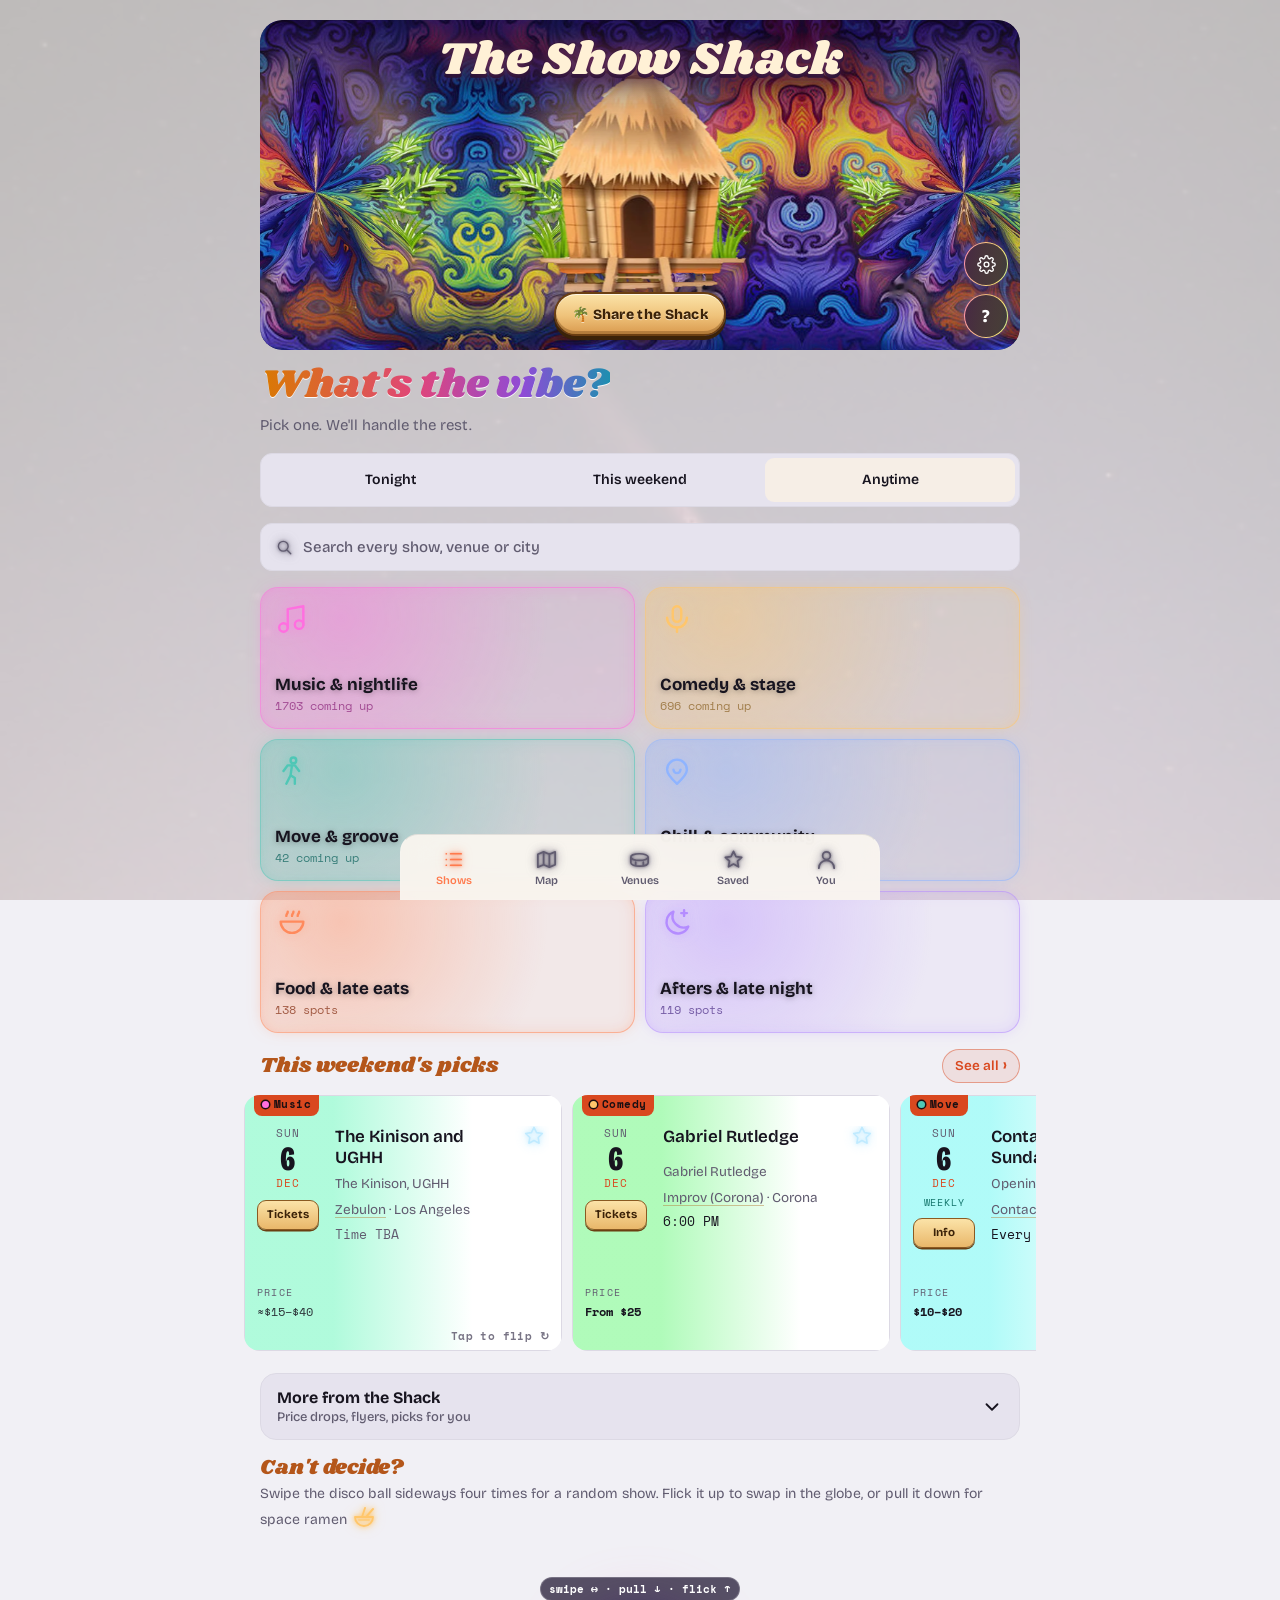
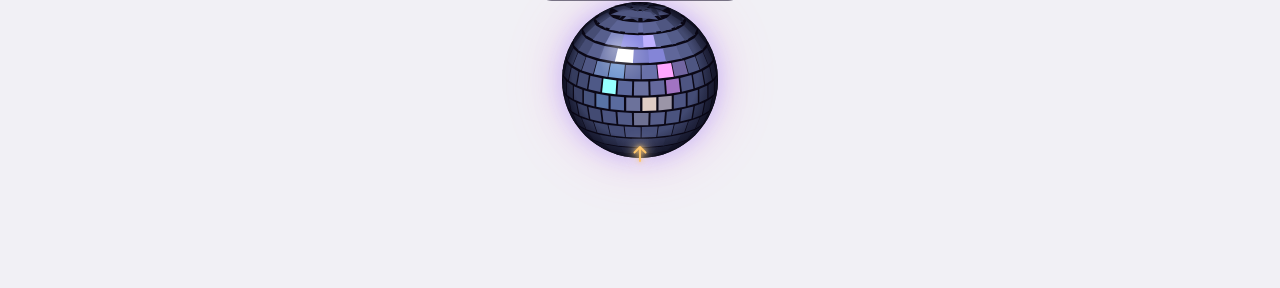
==== index.html @ 2b4c3da7 "Error reports, 'Something wrong?' on shows, Thursday weekend ping, faster first load - Error reports" ====
<!doctype html><html><head><meta charset=utf8><meta name=viewport content="width=device-width,initial-scale=1,viewport-fit=cover"><style>:root{color-scheme:light;box-sizing:border-box;padding-top:env(safe-area-inset-top,0px);padding-bottom:env(safe-area-inset-bottom,0px)}html{scroll-padding-top:env(safe-area-inset-top,0px)}body{margin:0;padding:0;font:14px -apple-system,BlinkMacSystemFont,sans-serif;background:#fff;color:#000}img{max-width:100%}[hidden]:not([hidden=until-found i]){display:none!important}</style><title>The Show Shack</title>
<link rel="stylesheet" href="app.css?v=30">
<link rel="stylesheet" href="b.css?v=58">
<link rel="stylesheet" href="night.css?v=15">
<link rel="stylesheet" href="spots.css?v=16">
<link rel="stylesheet" href="polish.css?v=12">
<script>/* start the show list now, in parallel with the styles and scripts (app.js picks it up) */window.SHACK_EV=fetch("events.json",{cache:"no-store"}).catch(()=>null);</script>
<script>window.NIGHT_BETA=true;window.NIGHT_HASH=location.hash;window.SHACK_SEARCH=location.search;window.UI_B=true;try{if(localStorage.getItem("shack-flipped"))document.documentElement.classList.add("flipped");}catch(e){}try{window.SHACK_FIRST=!Object.keys(localStorage).some(k=>/^(radar-|shack-)/.test(k));}catch(e){window.SHACK_FIRST=false;}document.documentElement.classList.add("ui-b");</script>
<link rel="manifest" href="manifest.webmanifest">
<link rel="apple-touch-icon" href="apple-touch-icon.png?v=2">
<link rel="icon" type="image/png" href="icon-192.png?v=2">
<meta name="apple-mobile-web-app-title" content="The Show Shack">
<meta name="apple-mobile-web-app-capable" content="yes">
<meta name="mobile-web-app-capable" content="yes">
<meta name="apple-mobile-web-app-status-bar-style" content="black-translucent">
<meta name="theme-color" content="#2a1b4a">
<meta name="description" content="SoCal shows, raves, comedy, open mics, ecstatic dance and more, with prices and drive times.">
<meta property="og:type" content="website">
<meta property="og:site_name" content="The Show Shack">
<meta property="og:url" content="https://lukegiannelli.github.io/showshack/">
<meta property="og:title" content="The Show Shack">
<meta property="og:description" content="Every SoCal show, rave, comedy night and open mic, with real prices and drive times. Free, no login.">
<meta property="og:image" content="https://lukegiannelli.github.io/showshack/og.jpg?v=1">
<meta property="og:image:width" content="1200">
<meta property="og:image:height" content="630">
<meta property="og:image:alt" content="The Show Shack: a thatched hut on a psychedelic swirl, with the tagline Every SoCal show, rave, comedy night and open mic">
<meta name="twitter:card" content="summary_large_image">
<meta name="twitter:title" content="The Show Shack">
<meta name="twitter:description" content="Every SoCal show, rave, comedy night and open mic, with real prices and drive times. Free, no login.">
<meta name="twitter:image" content="https://lukegiannelli.github.io/showshack/og.jpg?v=1">
</head><body>
<svg width="0" height="0" style="position:absolute" aria-hidden="true" focusable="false"><defs><symbol id="i-flame" viewBox="0 0 24 24"><path d="M12 2.5c.6 3-1.2 4.6-2.8 6.4C7.6 10.7 6 12.6 6 15.2c0 3.7 2.7 6.3 6 6.3s6-2.6 6-6.3c0-2.4-1.2-4.3-2.6-5.700-.3 1.4-1 2.3-2 2.800.5-3.700-.5-6.700-1.400-9.800Z"/><path d="M12 21.500c-1.700 0-3-1.200-3-3 0-1.700 1.300-2.500 2-3.800.7 1.200 2 1.800 2 3.800 0 1.800-.3 3-1 3Z"/></symbol><symbol id="i-car" viewBox="0 0 24 24"><path d="M3 16.5v-4l2-1 2-4.4c.3-.7.9-1.1 1.7-1.1h6.6c.8 0 1.4.4 1.7 1.1l2 4.4 2 1v4a1 1 0 0 1-1 1h-1.3M3 16.5a1 1 0 0 0 1 1h1.3M8.8 17.5h6.4M7 11.6h10M5.2 17.5a1.8 1.8 0 1 0 3.6 0 1.8 1.8 0 0 0-3.6 0M15.2 17.5a1.8 1.8 0 1 0 3.6 0 1.8 1.8 0 0 0-3.6 0"/></symbol><symbol id="i-fuel" viewBox="0 0 24 24"><path d="M5 21V4.5A1.5 1.5 0 0 1 6.5 3h6A1.5 1.5 0 0 1 14 4.5V21M4 21h11M7.5 6.5h4v3.5h-4zM14 9h2a2 2 0 0 1 2 2v5.2a1.5 1.5 0 0 0 3 0V9l-2.6-2.6"/></symbol><symbol id="i-food" viewBox="0 0 24 24"><path d="M6 3v6.5a2.5 2.5 0 0 0 5 0V3M8.5 3v18M17 21V3c-2.4 1.6-3.5 4.2-3.5 7.5H17"/></symbol><symbol id="i-drink" viewBox="0 0 24 24"><path d="M4 4h16l-8 9.5zM12 13.5V21M8 21h8M15.5 2.5L13 7.5"/></symbol><symbol id="i-home" viewBox="0 0 24 24"><path d="M3 11.5L12 3.5l9 8M5.5 10v10.5h13V10M10 20.5v-6h4v6"/></symbol><symbol id="i-money" viewBox="0 0 24 24"><path d="M12 3a9 9 0 1 0 0 18 9 9 0 0 0 0-18zM14.6 9.2c-.6-.9-1.6-1.3-2.6-1.3-1.5 0-2.6.8-2.6 2s1.2 1.7 2.6 2 2.6.8 2.6 2-1.1 2-2.6 2c-1 0-2-.4-2.6-1.3M12 6.2v1.7M12 16.1v1.7"/></symbol><symbol id="i-list" viewBox="0 0 24 24"><path d="M9 6h11M9 12h11M9 18h11M4.5 6h.01M4.5 12h.01M4.5 18h.01"/></symbol><symbol id="i-map" viewBox="0 0 24 24"><path d="M3 6.5l6-2.5 6 2.5 6-2.5v13.5l-6 2.5-6-2.5-6 2.5zM9 4v13.5M15 6.5V20"/></symbol><symbol id="i-venue" viewBox="0 0 24 24"><path d="M3 9.5c0-2 4-3.5 9-3.5s9 1.5 9 3.5v6c0 2-4 3.5-9 3.5s-9-1.5-9-3.5zM3 9.5c0 2 4 3.5 9 3.5s9-1.5 9-3.5M8 14.8v3.5M16 14.8v3.5"/></symbol><symbol id="i-dice" viewBox="0 0 24 24"><path d="M6 4h12a2 2 0 0 1 2 2v12a2 2 0 0 1-2 2H6a2 2 0 0 1-2-2V6a2 2 0 0 1 2-2zM8.5 8.5h.01M15.5 8.5h.01M12 12h.01M8.5 15.5h.01M15.5 15.5h.01"/></symbol><symbol id="i-chart" viewBox="0 0 24 24"><path d="M4 3.5V20h16.5M8 16v-4.5M12 16V7.5M16 16V10M20 16V5"/></symbol><symbol id="i-moon" viewBox="0 0 24 24"><path d="M20 14.5A8.5 8.5 0 1 1 9.5 4a7 7 0 0 0 10.5 10.5z"/></symbol><symbol id="i-sun" viewBox="0 0 24 24"><path d="M12 8a4 4 0 1 0 0 8 4 4 0 0 0 0-8zM12 2.5v2.2M12 19.3v2.2M2.5 12h2.2M19.3 12h2.2M5.3 5.3l1.6 1.6M17.1 17.1l1.6 1.6M18.7 5.3l-1.6 1.6M6.9 17.1l-1.6 1.6"/></symbol><symbol id="i-share" viewBox="0 0 24 24"><path d="M12 15V4M8 8l4-4 4 4M5 13v6.5h14V13"/></symbol><symbol id="i-mic" viewBox="0 0 24 24"><path d="M12 3a3 3 0 0 1 3 3v6a3 3 0 0 1-6 0V6a3 3 0 0 1 3-3zM6 11a6 6 0 0 0 12 0M12 17v4M9 21h6"/></symbol><symbol id="i-ticket" viewBox="0 0 24 24"><path d="M3.5 8V6.5h17V8a2.5 2.5 0 0 0 0 5v.5a2.5 2.5 0 0 0 0 4.5v1.5h-17V18a2.5 2.5 0 0 0 0-4.5V13a2.5 2.5 0 0 0 0-5zM14 6.5v2M14 11v2M14 15.5v2"/></symbol><symbol id="i-taxi" viewBox="0 0 24 24"><path d="M3 17v-4l2-1 2-4.2c.3-.7.9-1.1 1.7-1.1h6.6c.8 0 1.4.4 1.7 1.1l2 4.2 2 1v4a1 1 0 0 1-1 1h-1.3M3 17a1 1 0 0 0 1 1h1.3M8.8 18h6.4M7 12h10M10 3.2h4M5.2 18a1.8 1.8 0 1 0 3.6 0 1.8 1.8 0 0 0-3.6 0M15.2 18a1.8 1.8 0 1 0 3.6 0 1.8 1.8 0 0 0-3.6 0"/></symbol><symbol id="i-train" viewBox="0 0 24 24"><path d="M7.5 3h9A2.5 2.5 0 0 1 19 5.5v9a3.5 3.5 0 0 1-3.5 3.5h-7A3.5 3.5 0 0 1 5 14.5v-9A2.5 2.5 0 0 1 7.5 3zM5 11h14M8.5 18l-2 3M15.5 18l2 3M8.5 14.5h.01M15.5 14.5h.01"/></symbol><symbol id="i-parking" viewBox="0 0 24 24"><path d="M5 3h14a2 2 0 0 1 2 2v14a2 2 0 0 1-2 2H5a2 2 0 0 1-2-2V5a2 2 0 0 1 2-2zM9.5 17V7.5h3.8a2.8 2.8 0 0 1 0 5.6H9.5"/></symbol><symbol id="i-pin" viewBox="0 0 24 24"><path d="M9 3h6l-1 6 3 3.2v1.3H7v-1.3L10 9zM12 13.5V21"/></symbol><symbol id="i-sprout" viewBox="0 0 24 24"><path d="M12 21v-8M12 13c0-4-3-6-7-6 0 4 3 6 7 6zM12 15.5c0-3 2.5-5 6-5 0 3.5-2.5 5-6 5z"/></symbol><symbol id="i-hand" viewBox="0 0 24 24"><path d="M9 11.5V5.5a1.5 1.5 0 0 1 3 0V10M12 9.5V4.5a1.5 1.5 0 0 1 3 0V10M15 9.5V6.5a1.5 1.5 0 0 1 3 0v6c0 4.2-2.2 7.5-6.2 7.5-3 0-4.5-1.5-6-4L4 12.4a1.4 1.4 0 0 1 2.3-1.6L9 13.5"/></symbol><symbol id="i-palm" viewBox="0 0 24 24"><path d="M12.5 21c0-5.5.2-8.5 1-12M13.5 9C15.4 5.3 19 4.8 21 7c-3-.4-5.4.6-7.5 2zM13.5 9C11.6 5.3 8 4.3 4.5 6.2c3 .2 6 1.5 9 2.8zM13.5 9c-2.6.9-4 3.8-3.6 6.6M13.5 9c2.4 1.8 3.8 4.6 3.2 7.2"/></symbol><symbol id="i-bell" viewBox="0 0 24 24"><path d="M6 16.5V11a6 6 0 0 1 12 0v5.5l1.5 2h-15zM10 20.5a2 2 0 0 0 4 0"/></symbol><symbol id="i-cal" viewBox="0 0 24 24"><path d="M4 6h16v14H4zM4 10.5h16M8 3.5v4M16 3.5v4"/></symbol><symbol id="i-search" viewBox="0 0 24 24"><path d="M11 4.5a6.5 6.5 0 1 0 0 13 6.5 6.5 0 0 0 0-13zM16 16l5 5"/></symbol><symbol id="i-cloud" viewBox="0 0 24 24"><path d="M7 18a4 4 0 0 1-.5-8 5.5 5.5 0 0 1 10.6 1.2A3.4 3.4 0 0 1 17 18z"/></symbol><symbol id="i-partly" viewBox="0 0 24 24"><path d="M8.5 3v1.4M3 8.8h1.4M4.6 4.9l1 1M12.4 4.9l-1 1M5.3 12.6a3.6 3.6 0 1 1 6.4-2.9M9.8 21a3.6 3.6 0 0 1-.3-7.2 5 5 0 0 1 9.4 1.1A3.1 3.1 0 0 1 18.5 21z"/></symbol><symbol id="i-fog" viewBox="0 0 24 24"><path d="M7 14a4 4 0 0 1-.5-7.5 5.5 5.5 0 0 1 10.6 1A3.3 3.3 0 0 1 17 14zM5 17.5h14M8 21h8"/></symbol><symbol id="i-rain" viewBox="0 0 24 24"><path d="M7 15a4 4 0 0 1-.5-8 5.5 5.5 0 0 1 10.6 1.2A3.4 3.4 0 0 1 17 15zM8.5 18l-1 2.5M12.5 18l-1 2.5M16.5 18l-1 2.5"/></symbol><symbol id="i-snow" viewBox="0 0 24 24"><path d="M7 15a4 4 0 0 1-.5-8 5.5 5.5 0 0 1 10.6 1.2A3.4 3.4 0 0 1 17 15zM8.5 18.5h.01M12 20.5h.01M15.5 18.5h.01M8.5 21.5h.01M15.5 21.5h.01"/></symbol><symbol id="i-storm" viewBox="0 0 24 24"><path d="M7 15a4 4 0 0 1-.5-8 5.5 5.5 0 0 1 10.6 1.2A3.4 3.4 0 0 1 17 15zM12.8 12.5l-2.6 4h3l-2 4.5"/></symbol></defs></svg>
<script>const ni=(n,x)=>'<svg class="ni ni-'+n+(x||"")+'" viewBox="0 0 24 24" aria-hidden="true"><use href="#i-'+n+'"/></svg>';</script>


<meta name="claude:viewport-fit-sides" content="cover">
<link rel="preconnect" href="https://fonts.googleapis.com">
<link rel="stylesheet" href="https://fonts.googleapis.com/css2?family=Shrikhand&family=Bricolage+Grotesque:opsz,wdth,wght@12..96,75..100,400..800&family=Space+Mono:wght@400;700&display=swap">

<div class="wrap">
  <header>
    <div class="hutart" aria-hidden="false"><button type="button" class="hutbtn" id="hutBtn" aria-label="Play the Shack song" aria-pressed="false"><img src="hut.webp?v=3" alt="" draggable="false"></button></div>
    <h1 class="shack-title">The Show Shack</h1>
    <button type="button" class="shack-share" id="shareApp" data-emoji>🌴 Share the Shack</button>
    <button type="button" class="binfo-btn" id="bInfoBtn" aria-label="Where the Shack gets its info" aria-haspopup="dialog">?</button>
    <button type="button" class="binfo-btn bset-btn" id="bSetBtn" aria-label="Settings and your data" aria-haspopup="dialog"><svg viewBox="0 0 24 24" aria-hidden="true"><circle cx="12" cy="12" r="3"/><path d="M19.4 15a1.7 1.7 0 0 0 .3 1.8l.1.1a2 2 0 1 1-2.8 2.8l-.1-.1a1.7 1.7 0 0 0-1.8-.3 1.7 1.7 0 0 0-1 1.5V21a2 2 0 1 1-4 0v-.1a1.7 1.7 0 0 0-1.1-1.5 1.7 1.7 0 0 0-1.8.3l-.1.1a2 2 0 1 1-2.8-2.8l.1-.1a1.7 1.7 0 0 0 .3-1.8 1.7 1.7 0 0 0-1.5-1H3a2 2 0 1 1 0-4h.1a1.7 1.7 0 0 0 1.5-1.1 1.7 1.7 0 0 0-.3-1.8l-.1-.1a2 2 0 1 1 2.8-2.8l.1.1a1.7 1.7 0 0 0 1.8.3H9a1.7 1.7 0 0 0 1-1.5V3a2 2 0 1 1 4 0v.1a1.7 1.7 0 0 0 1 1.5 1.7 1.7 0 0 0 1.8-.3l.1-.1a2 2 0 1 1 2.8 2.8l-.1.1a1.7 1.7 0 0 0-.3 1.8V9a1.7 1.7 0 0 0 1.5 1H21a2 2 0 1 1 0 4h-.1a1.7 1.7 0 0 0-1.5 1Z"/></svg></button>
  </header>
  <p class="songcredit" id="songCredit" hidden>♪ “Brain Dance” Kevin MacLeod (incompetech.com) · <a href="https://creativecommons.org/licenses/by/4.0/" target="_blank" rel="noopener">CC BY 4.0</a></p>
  <div class="getapp" id="getApp" hidden>
    <img src="apple-touch-icon.png?v=2" alt="" width="40" height="40">
    <span><b>The Show Shack app</b><small>Free · opens full screen from your home screen</small></span>
    <button type="button" class="getbtn" id="getBtn">Get</button>
    <button type="button" class="getx" id="getX" aria-label="Not now">✕</button>
  </div>
  <div class="sheetbg" id="sheetBg" hidden></div>
  <div class="sheet" id="sheet" role="dialog" aria-modal="true" aria-labelledby="sheetTitle" hidden>
    <div class="grab"></div>
    <div class="sheethead"><img src="apple-touch-icon.png?v=2" alt="" width="56" height="56"><div><h2 id="sheetTitle">Get The Show Shack</h2><p>Free. No App Store, no login.</p></div></div>
    <div id="sheetBody"></div>
    <button type="button" class="sheetdone" id="sheetDone">Got it</button>
  </div>

  <section id="bHome" class="bhome" aria-label="Pick a vibe">
    <div class="bhello"><h2>What's the vibe?</h2><p>Pick one. We'll handle the rest.</p></div>
    <div class="bseg" id="bWhenHome" role="group" aria-label="When"></div>
    <button type="button" class="bsearchall" id="bSearchAll"><svg class="ni" viewBox="0 0 24 24" aria-hidden="true"><use href="#i-search"/></svg> Search every show, venue or city</button>
    <div class="btiles" id="bTiles"></div>
    <div class="bpicks"><div class="bpicks-h"><h2 class="bsec">This weekend's picks</h2><button type="button" class="blink" id="bAllWeekend">See all</button></div><div class="bpick-row" id="bPicks"><div class="bskel"></div><div class="bskel"></div><div class="bskel"></div></div></div>
    <div class="bpicks bfresh" id="bFreshBox" hidden><div class="bpicks-h"><h2 class="bsec">Just announced</h2><button type="button" class="blink" id="bAllFresh">See all</button></div><div class="bpick-row" id="bFresh"></div></div>
    <div class="bhmore" id="bMoreBox"><button type="button" class="bmore-t" id="bMoreBtn" aria-expanded="false" aria-controls="bMoreIn"><span>More from the Shack</span><small>Price drops, flyers, picks for you</small><svg viewBox="0 0 24 24" aria-hidden="true"><path d="m6 9 6 6 6-6"/></svg></button>
    <div class="bmore-in" id="bMoreIn" hidden>
    <div class="bpicks bbecause" id="bBecBox" hidden><div class="bpicks-h"><h2 class="bsec" id="bBecH">Because you're into</h2></div><div class="bpick-row" id="bBec"></div></div>
    <div class="bpicks bdrop" id="bDropBox" hidden><div class="bpicks-h"><h2 class="bsec">Price dropped</h2><span class="blbl" id="bDropN"></span></div><div class="bpick-row" id="bDrop"></div></div>
    <div class="bpicks bflyer" id="bFlyBox"><div class="bpicks-h"><h2 class="bsec">From flyers</h2><button type="button" class="blink" id="bFlyAdd">📸 Add a flyer</button></div><p class="bfly-sub">Seen a flyer for a show that's not on here? Snap it and add it for everyone.</p><div class="bpick-row" id="bFly"></div></div>
    </div></div>
    <div class="bspins" id="bSpins" hidden><div class="bpicks-h"><h2 class="bsec">Your disco picks</h2><button type="button" class="blink" id="bSpinClear">Clear</button></div><div class="bpick-row" id="bSpinRow"></div></div>
        <div class="bdisco-h"><h2 class="bsec">Can't decide?</h2><p>Swipe the disco ball sideways four times for a random show.</p></div>
  </section>
  <div class="bbar" id="bBar" hidden>
    <div class="bbar-top"><button type="button" class="bback" id="bBack" aria-label="Back to vibes"><svg viewBox="0 0 24 24" aria-hidden="true"><path d="m15 5-7 7 7 7"/></svg></button><div class="btitle"><h1 id="bTitle">Shows</h1><span class="blbl" id="bCount"></span></div></div>
    <div class="bseg" id="bWhenRes" role="group" aria-label="When"></div>
    <div class="bsubs" id="bSubs"></div>
    <div class="btools" id="bTools"><button type="button" class="chip bfbtn" id="bFilt" aria-expanded="false">Filters</button></div>
  </div>
  <div class="bsavseg bseg" id="bSavSeg" role="tablist" aria-label="Saved"><button type="button" role="tab" data-sv="saved">★ Shows</button><button type="button" role="tab" data-sv="budget">🌙 Plan a night</button></div>
  <div class="shack-meta">
    <p class="tagline">Concerts, raves, clubs, comedy, theater &amp; festivals across Southern California</p>
    <p class="stats"><span id="refreshed">Loading…</span><span class="dot">·</span><span id="count"></span></p>
  </div>

  <div class="bbudget-h"><h1>Plan your night</h1><p>Where you leave from, who's rolling with you, and what you want to spend. Drive times, the map rings and every Night out price use these.</p></div>
  <section class="start" aria-label="Starting point">
    <canvas class="waterfx" aria-hidden="true"></canvas>
    <div class="start-view" id="startView">
      <span class="label">Drive times from</span>
      <span id="startLabel" class="start-label">Not set</span>
      <button type="button" class="chip" id="startEdit">Set start point</button>
      <label class="range" for="carSel"><span class="label"><svg class="ni ni-car" viewBox="0 0 24 24" aria-hidden="true"><use href="#i-car"/></svg> Carpool</span>
        <select id="carSel"><option value="1">Just me</option><option value="2">2 people</option><option value="3">3 people</option><option value="4">4 people</option><option value="5">5 people</option></select></label>
      <div class="costbar">
        <label class="cf" for="mpgIn"><span class="label"><svg class="ni ni-fuel" viewBox="0 0 24 24" aria-hidden="true"><use href="#i-fuel"/></svg> Driver MPG</span><input id="mpgIn" type="number" inputmode="decimal" min="5" max="150" step="1"></label>
        <label class="cf" for="gasIn"><span class="label">$/gal</span><input id="gasIn" type="number" inputmode="decimal" min="1" max="15" step="0.05"></label>
        <label class="cf" for="foodSel"><span class="label"><svg class="ni ni-food" viewBox="0 0 24 24" aria-hidden="true"><use href="#i-food"/></svg> Food</span><select id="foodSel"><option value="0">Skip</option><option value="15">Quick bite ~$15</option><option value="30">Sit-down ~$30</option><option value="60">Nice dinner ~$60</option></select></label>
        <label class="cf" for="drinkSel"><span class="label"><svg class="ni ni-drink" viewBox="0 0 24 24" aria-hidden="true"><use href="#i-drink"/></svg> Drinks each</span><select id="drinkSel"><option value="0">None</option><option value="1">1</option><option value="2">2</option><option value="3">3</option><option value="4">4+</option></select></label>
        <label class="cf" for="homeSel"><span class="label"><svg class="ni ni-home" viewBox="0 0 24 24" aria-hidden="true"><use href="#i-home"/></svg> Getting home</span><select id="homeSel"><option value="drive">Sober driver</option><option value="ride">Rideshare</option><option value="transit">Transit</option></select></label>
        <label class="cf" for="budgetIn"><span class="label"><svg class="ni ni-money" viewBox="0 0 24 24" aria-hidden="true"><use href="#i-money"/></svg> Monthly fun budget $</span><input id="budgetIn" type="number" inputmode="numeric" min="0" step="10" placeholder="none"></label>
      </div>
      <button type="button" class="budget wbox" id="budgetBar" hidden><canvas class="waterfx" aria-hidden="true"></canvas></button>
      
    </div>
    <form class="start-form" id="startForm" hidden>
      <label for="startAddr" class="label">Your address or city</label>
      <div class="row">
        <input id="startAddr" type="text" autocomplete="street-address" placeholder="e.g. 123 Main St, Costa Mesa">
        <button type="submit" class="chip save" id="startSave">Save</button>
        <button type="button" class="chip" id="startCancel">Cancel</button>
      </div>
      <p class="hint" id="startMsg">Only you can see this. It's saved on this device only, not shared with anyone.</p>
    </form>
  </section>

  <section class="add" aria-label="Add a show">
    <button type="button" class="chip save add-open" id="addOpen" hidden>＋ Add a show</button>
    <form id="addForm" class="add-form" hidden novalidate>
      <h2>Add a show</h2>
      <div class="grid">
        <label class="f wide" for="addTitle"><span class="label">Artist or event</span><input id="addTitle" type="text" placeholder="e.g. Friday night jazz jam"></label>
        <label class="f" for="addDate"><span class="label">Date</span><input id="addDate" type="date"></label>
        <label class="f" for="addTime"><span class="label">Time (optional)</span><input id="addTime" type="time"></label>
        <label class="f" for="addVenue"><span class="label">Venue</span><input id="addVenue" type="text" placeholder="e.g. Alex's Bar"></label>
        <label class="f" for="addCity"><span class="label">City</span><input id="addCity" type="text" placeholder="e.g. Long Beach"></label>
        <label class="f" for="addKind"><span class="label">Type</span><select id="addKind"><option value="concert">Concert</option><option value="club">Club / DJ night</option><option value="comedy">Comedy</option><option value="theater">Theater / arts</option><option value="festival">Festival / rave</option><option value="dance">Ecstatic dance</option><option value="contact">Contact improv</option><option value="sound">Sound bath</option><option value="drum">Drum circle</option></select></label>
        <label class="f" for="addGenre"><span class="label">Genre</span><select id="addGenre"><option value="">Not sure</option><option value="electronic">Electronic / house</option><option value="hiphop">Hip-hop / R&amp;B</option><option value="indie">Indie / rock</option><option value="reggae">Reggae / island</option><option value="latin">Latin</option><option value="pop">Pop / other</option></select></label>
        <label class="f" for="addPrice"><span class="label">Lowest price $ (optional)</span><input id="addPrice" type="number" min="0" step="1" inputmode="numeric" placeholder="0 = free"></label>
        <label class="f" for="addUrl"><span class="label">Link (optional)</span><input id="addUrl" type="url" placeholder="https://"></label>
      </div>
      <div class="row"><button type="submit" class="chip save" id="addSave">Continue on GitHub →</button><button type="button" class="chip" id="addCancel">Cancel</button></div>
      <p class="hint" id="addMsg">Only Luke can add shows. Added shows stay pinned to the top for everyone.</p>
    </form>
  </section>

  <div class="controls" role="region" aria-label="Filters">
    <label class="search" for="q">
      <svg width="18" height="18" viewBox="0 0 24 24" fill="none" stroke="currentColor" stroke-width="2.2" stroke-linecap="round" aria-hidden="true"><circle cx="11" cy="11" r="7"/><line x1="16.5" y1="16.5" x2="21" y2="21"/></svg>
      <input id="q" type="text" inputmode="search" enterkeyhint="search" autocomplete="off" placeholder="Search artist, venue or city" aria-label="Search artist, venue or city">
      <button type="button" id="qClear" hidden>Clear</button>
    </label>
    <div class="row">
      <label class="range" for="maxDrive"><span class="label">Max drive</span>
        <span class="rw"><input type="range" id="maxDrive" min="15" max="180" step="15" value="180"><i class="car" aria-hidden="true"></i></span>
        <output id="maxDriveOut">Any</output></label>
    </div>
    <div class="row" id="flagRow"><span class="label">Filter</span>
      <label class="range" for="sortBy"><span class="label">Sort</span>
        <select id="sortBy"><option value="date">Soonest</option><option value="drive">Closest</option><option value="price">Cheapest</option></select></label>
      <button type="button" class="chip" id="venueChip" aria-pressed="true" hidden></button>
    </div>
  </div>

  <button type="button" class="alertbar" id="alertBar" hidden></button>
  <section class="bmap" id="bMap" hidden aria-label="Show map">
    <div class="bmap-bar">
      <div class="bseg bmap-when" id="bMapWhen"></div>
      <div class="bmap-chips" id="bMapChips"></div>
    </div>
    <div class="bmap-stage">
      <div class="bmap-canvas" id="bMapCanvas" role="application" aria-label="Map of shows. Use the list under the map if you prefer."></div>
      <button type="button" class="bmap-start" id="bMapStart" hidden>📍 Set start point for drive rings</button>
      <div class="bmap-legend" id="bMapLegend" hidden></div>
      <div class="bmap-sheet" id="bMapSheet" hidden></div>
    </div>
    <div class="bmap-route" id="bMapRoute" hidden></div>
    <div class="bmap-reach" id="bMapReach"></div>
  </section>
  <main id="list" class="list" aria-live="polite">
    <p class="sr-only">Loading shows…</p><div class="bskel row"></div><div class="bskel row"></div><div class="bskel row"></div>
  </main>
  <section id="disco" class="disco" hidden aria-label="Surprise me">
    <div class="dstage">
      <div class="dball" id="dball" role="button" tabindex="0" aria-label="Surprise me: swipe the disco ball sideways four times">
        <canvas id="dcv" width="320" height="320"></canvas>
      </div>
      <i class="dflash"></i><div class="dsparks" id="dsparks"></div></div>
  </section>

</div>


<dialog class="binfo" id="bInfo" aria-labelledby="bInfoH">
  <div class="binfo-in">
    <button type="button" class="binfo-x" data-close aria-label="Close">✕</button>
    <p class="binfo-kick"><img class="bshack-ic" src="hut.webp?v=3" alt="">behind the shack</p>
    <h2 id="bInfoH">How the Shack knows</h2>
    <div class="binfo-stats"><span><b data-t="n">—</b>listings</span><span><b data-t="upd">daily</b>last refresh</span><span><b data-t="tmn">—</b>Ticketmaster checks</span></div>
    <ul class="binfo-list">
      <li><i aria-hidden="true">📡</i><div><b>Pulled from the source, every morning</b><p>Venue calendars and ticket sites (Ticketmaster, Gametime, TickPick, Eventbrite, Songkick, venue pages) get re-read daily. Shows that already happened drop off on their own.</p></div></li>
      <li><i aria-hidden="true">🏷️</i><div><b>Prices wear their date</b><p>“From $X · checked Nov 4” is the cheapest seat on that day. A “≈” price is a typical range, not a live listing. <span data-t="tm"></span></p></div></li>
      <li><i aria-hidden="true">🔁</i><div><b>Weekly nights get spot-checked</b><p>Of the <span data-t="rec">weekly and monthly series</span>, a batch gets re-checked every week. Older listings carry a “call ahead” note on the card.</p></div></li>
      <li><i aria-hidden="true">🎟️</i><div><b>The Shack doesn't sell tickets</b><p>Tickets and Info buttons go straight to the seller or organizer. Their price, their final say.</p></div></li>
    </ul>
    <p class="binfo-f">Artist names, logos and venue names belong to their owners and are shown just to help you find shows. If something should come down, tell Luke and it will.</p>
    <p class="binfo-f">Plans change last-minute. Peek at the seller's page before you buy or drive. Spot something off? Tell Luke 🤙</p>
    <button type="button" class="binfo-ok" data-close>Got it</button>
  </div>
</dialog>
<dialog class="binfo bnew" id="bNew" aria-labelledby="bNewH">
  <div class="binfo-in">
    <button type="button" class="binfo-x" data-close aria-label="Close">✕</button>
    <p class="binfo-kick"><img class="bshack-ic" src="hut.webp?v=3" alt="">new in the shack</p>
    <h2 id="bNewH">What's new</h2>
    <ul class="bnew-list" id="bNewList"></ul>
    <button type="button" class="binfo-ok" data-close>Got it</button>
  </div>
</dialog>
<dialog class="binfo bset" id="bSet" aria-labelledby="bSetH">
  <div class="binfo-in">
    <button type="button" class="binfo-x" data-close aria-label="Close">✕</button>
    <p class="binfo-kick"><img class="bshack-ic" src="hut.webp?v=3" alt="">settings</p>
    <h2 id="bSetH">Your data</h2>
    <p class="bset-p">Everything below lives on this phone. Sign in on the You tab to keep it synced across your devices.</p>
    <div class="binfo-stats bset-stats" id="bSetStats"></div>
    <div class="bset-acts">
      <button type="button" data-sback>Back up passport + nights</button>
      <label>Restore a backup<input type="file" accept="application/json,.json" data-srest hidden></label>
      <button type="button" data-snew>What's new</button>
      <button type="button" data-stour>Replay the disco ball tour</button>
      <button type="button" class="bset-clear" data-sclear>Clear everything on this phone</button>
    </div>
    <div class="bset-acts bset-owner" id="bSetOwner" hidden><p class="bset-p">Owner tools (this phone opened #owner)</p>
      <button type="button" data-sins>📊 Hivemind808 insights</button>
      <a href="https://github.com/lukegiannelli/showshack/issues/new?template=add-show.yml" target="_blank" rel="noopener">＋ Add a show (GitHub form) ↗</a></div>
    <p class="bset-msg" id="bSetMsg" role="status"></p>
    <button type="button" class="binfo-ok" data-close>Done</button>
  </div>
</dialog>
<nav class="btabs" id="bTabs" aria-label="Sections">
  <button type="button" data-tab="shows" aria-current="page"><svg class="ni" viewBox="0 0 24 24" aria-hidden="true"><use href="#i-list"/></svg>Shows</button>
  <button type="button" data-tab="map"><svg class="ni" viewBox="0 0 24 24" aria-hidden="true"><use href="#i-map"/></svg>Map</button>
  <button type="button" data-tab="venues"><svg class="ni" viewBox="0 0 24 24" aria-hidden="true"><use href="#i-venue"/></svg>Venues</button>
  <button type="button" data-tab="saved"><svg class="ni" viewBox="0 0 24 24" aria-hidden="true"><path d="m12 3.5 2.6 5.4 5.9.8-4.3 4.1 1 5.8L12 16.8l-5.2 2.8 1-5.8-4.3-4.1 5.9-.8Z"/></svg>Saved</button>
  <button type="button" data-tab="budget" hidden aria-hidden="true" tabindex="-1"><svg class="ni" viewBox="0 0 24 24" aria-hidden="true"><use href="#i-cal"/></svg>Plan</button>
</nav>
<script src="core.js?v=7"></script>
<script src="app.js?v=50"></script>
<script src="b.js?v=63"></script>
<script src="night.js?v=45"></script>
<script src="tix.js?v=3"></script>
<script src="spots.js?v=20"></script>

<div id="bgfx" aria-hidden="true"><canvas></canvas><div class="ovl"></div></div>
<canvas id="nebfx" aria-hidden="true"></canvas>
<script src="bg.js?v=3"></script>

<script src="water.js?v=11"></script>

<script src="disco.js?v=10"></script>
<script src="nebula.js?v=13"></script>
<script src="google.js?v=4"></script>
<script src="cloud.js?v=11"></script>
<script src="social.js?v=10"></script>
<script src="flyer.js?v=2"></script>
<script src="you.js?v=19"></script>
<script src="music.js?v=11"></script>
<script src="tonight.js?v=5"></script>
<script src="track.js?v=1"></script>
<script src="neon.js?v=2"></script>
</body></html>
---- app.css ----
/* Layout: a gig-listing column. Date stub on the left of each row, details right, drive + price as the scan line. */
:root{
  --bg:#F1F0F5; --surface:#FFFFFF; --ink:#17141F; --muted:#615C70; --line:#DCD9E4;
  --accent:#D9481F; --accent-ink:#FFFFFF; --drive:#14756B; --chip:#E6E3EE; --bee:#F2B705; --wing:#D5E8F2; --ov:rgba(241,240,245,.87); --glass:rgba(241,240,245,.5); --tintA:.34;
  --sold:#9A2F2F;
  --display:"Big Shoulders Display", "Arial Narrow", Impact, sans-serif;
  --body:"Instrument Sans", system-ui, -apple-system, "Segoe UI", sans-serif;
  --mono:"JetBrains Mono", ui-monospace, Menlo, Consolas, monospace;
}
@media (prefers-color-scheme: dark){:root:not([data-theme="light"]){
  --bg:#121019; --surface:#1C1926; --ink:#EEEBF5; --muted:#A39DB3; --line:#2E2A3A;
  --accent:#FF7A4D; --accent-ink:#1A0E08; --drive:#4FC7B6; --chip:#2A2636; --sold:#F08A8A; --bee:#FFC83D; --wing:#3A4A5C; --ov:rgba(18,16,25,.85); --glass:rgba(18,16,25,.5); --tintA:.38; color-scheme:dark}}
:root[data-theme="dark"]{
  --bg:#121019; --surface:#1C1926; --ink:#EEEBF5; --muted:#A39DB3; --line:#2E2A3A;
  --accent:#FF7A4D; --accent-ink:#1A0E08; --drive:#4FC7B6; --chip:#2A2636; --sold:#F08A8A; --bee:#FFC83D; --wing:#3A4A5C; --ov:rgba(18,16,25,.85); --glass:rgba(18,16,25,.5); --tintA:.38; color-scheme:dark}
*{box-sizing:border-box}
body{background:linear-gradient(var(--ov),var(--ov)),var(--sky) center top/100% auto no-repeat,#120F2A;color:var(--ink);font-family:var(--body);font-size:15px;line-height:1.45;
  padding-left:max(16px, env(safe-area-inset-left,0px));padding-right:max(16px, env(safe-area-inset-right,0px));padding-block:20px 48px}
.wrap{max-width:760px;margin:0 auto;display:flex;flex-direction:column;gap:18px}
header h1{font-family:var(--display);font-weight:900;font-size:clamp(40px,10vw,64px);line-height:.9;margin:0;letter-spacing:.5px;text-transform:uppercase;text-wrap:balance}
header h1 span{color:var(--accent)}
:root{--wave:url("wave.jpg?v=1");--sky:url("sky.jpg?v=1")}
header{background:var(--wave) center 20%/cover no-repeat;border-radius:14px;padding:22px 16px;display:flex;flex-direction:column;align-items:flex-start;gap:10px;box-shadow:0 1px 0 var(--line)}
header h1{background:var(--ink);color:var(--bg);padding:8px 14px 6px;border-radius:10px}
header .sub{margin-top:0;background:var(--surface);color:var(--muted);padding:6px 12px;border-radius:8px}

.sub{color:var(--muted);font-size:13px;margin-top:8px;display:flex;flex-wrap:wrap;gap:4px 12px}
.sub b{color:var(--ink);font-weight:600}
.controls{display:flex;flex-direction:column;gap:10px;position:sticky;top:env(safe-area-inset-top,0px);background:var(--glass);-webkit-backdrop-filter:blur(16px) saturate(1.3);backdrop-filter:blur(16px) saturate(1.3);margin-inline:calc(-1 * max(16px, env(safe-area-inset-left, 0px)));padding-inline:max(16px, env(safe-area-inset-left, 0px));padding-block:10px;z-index:5;border-bottom:1px solid var(--line)}
body::before{content:"";position:fixed;inset:0 0 auto;height:env(safe-area-inset-top,0px);z-index:10;background:var(--glass);-webkit-backdrop-filter:blur(16px);backdrop-filter:blur(16px)}
.controls{position:static;background:transparent;-webkit-backdrop-filter:none;backdrop-filter:none;border-bottom-color:transparent}
.controls.snap{transition:transform .22s cubic-bezier(.2,.7,.3,1),background-color .2s}

.controls.away{transform:translateY(calc(-100% - env(safe-area-inset-top,0px) - 4px))}

@media (prefers-reduced-motion:reduce){.controls,.controls.snap{transition:none}}
.row{display:flex;flex-wrap:wrap;gap:6px;align-items:center}
.label{font-family:var(--mono);font-size:10.5px;letter-spacing:.12em;text-transform:uppercase;color:var(--muted);margin-right:4px}
.chip{font:500 13px var(--body);border:1px solid transparent;background:var(--chip);color:var(--ink);padding:6px 11px;border-radius:999px;cursor:pointer}
.chip[aria-pressed="true"]{background:var(--ink);color:var(--bg)}
.chip:focus-visible,select:focus-visible,input:focus-visible,a:focus-visible{outline:2px solid var(--accent);outline-offset:2px}
select{font:500 13px var(--body);background:var(--chip);color:var(--ink);border:0;border-radius:8px;padding:6px 8px}
.range{display:flex;align-items:center;gap:8px;font-size:13px}
.range input{width:140px;accent-color:var(--accent)}
.range output{font-family:var(--mono);font-variant-numeric:tabular-nums;min-width:62px}
.month{font-family:var(--display);font-weight:700;font-size:26px;text-transform:uppercase;letter-spacing:.04em;margin:14px 0 4px;color:var(--muted)}
.list{display:flex;flex-direction:column;gap:10px}
.ev{display:grid;grid-template-columns:64px 1fr;gap:14px;background:var(--surface);border:1px solid var(--line);border-radius:10px;padding:12px}
.stub{display:flex;flex-direction:column;align-items:center;justify-content:flex-start;border-right:1px dashed var(--line);padding-right:12px;font-variant-numeric:tabular-nums}
.stub .dow{font-family:var(--mono);font-size:11px;letter-spacing:.1em;color:var(--muted)}
.stub .day{font-family:var(--display);font-weight:900;font-size:34px;line-height:1}
.stub .mon{font-family:var(--mono);font-size:11px;letter-spacing:.1em;color:var(--accent)}
.stub .thru{font-family:var(--mono);font-size:10px;color:var(--muted);margin-top:4px;text-align:center}
.body{min-width:0;display:flex;flex-direction:column;gap:6px}
.top{display:flex;gap:8px;align-items:flex-start;justify-content:space-between}
.ev h3{margin:0;font-size:17px;line-height:1.25;font-weight:600;text-wrap:balance}
.kind{flex:none;font-family:var(--mono);font-size:10px;letter-spacing:.1em;text-transform:uppercase;padding:3px 7px;border-radius:4px;background:var(--chip);color:var(--muted)}
.kind.fest{background:var(--accent);color:var(--accent-ink)}
.kind.mic{background:transparent;color:var(--drive);border:1px solid var(--drive)}
.kind.club{background:var(--ink);color:var(--bg)}
.kind.comedy{background:var(--bee);color:#1A1405}
.kind.theater{background:transparent;color:var(--accent);border:1px solid var(--accent)}
.kind.dance{background:var(--wing);color:var(--ink)}
.sides{grid-column:1/-1;display:flex;justify-content:space-between;align-items:flex-end;gap:12px;border-top:1px dashed var(--line);padding-top:8px;font-family:var(--mono);font-size:13px;font-variant-numeric:tabular-nums}
.side{display:flex;flex-direction:column;gap:2px;min-width:0}
.side.r{align-items:flex-end;text-align:right}
.sl{font-size:10px;letter-spacing:.12em;text-transform:uppercase;color:var(--muted)}
.side .price{font-weight:600;color:var(--ink)}
.side .drive{font-weight:600;color:var(--drive)}
.side .na{color:var(--muted)}
.side .est{font-weight:500;opacity:.85}
.side .pn{font-size:10px;color:var(--muted)}
.side .price.small{font-size:12px;line-height:1.25}
.side .sold{color:var(--sold);font-weight:600}
/* card tint: left half = price, right half = drive time; green cheap/close to red pricey/far, blended in the middle */
.ev{background:linear-gradient(90deg,var(--lc,transparent) 0%,var(--lc,transparent) 28%,var(--rc,transparent) 72%,var(--rc,transparent) 100%),var(--surface)}



/* lock the page to vertical scrolling: nothing may be wider than the screen */
html{overflow-x:clip;overscroll-behavior-x:none;touch-action:pan-y pinch-zoom}
body{overflow-x:clip;overscroll-behavior-x:none}
.top h3{flex:1;min-width:0;overflow-wrap:anywhere}
.where,.note,.facts{min-width:0;overflow-wrap:anywhere}
.range{min-width:0;max-width:100%}
select{min-width:0;max-width:100%;text-overflow:ellipsis}

.starbtn{flex:none;width:36px;height:36px;margin:-8px -8px 0 -2px;border:0;background:transparent;color:var(--muted);font-size:24px;line-height:1;cursor:pointer;border-radius:8px;transition:transform .15s}
.starbtn[aria-pressed="true"]{color:var(--accent)}
.starbtn:active{transform:scale(1.25)}
.starbtn:focus-visible{outline:2px solid var(--accent);outline-offset:0}
.stub .every{font-family:var(--mono);font-size:9.5px;letter-spacing:.08em;color:var(--drive);margin-top:4px;text-align:center;text-transform:uppercase}
.note{font-size:12px;color:var(--muted)}
.where{color:var(--muted);font-size:13.5px}
.facts{display:flex;flex-wrap:wrap;gap:6px 16px;font-family:var(--mono);font-size:12.5px;font-variant-numeric:tabular-nums}
.facts .drive{color:var(--drive);font-weight:600}
.facts .price{font-weight:600}
.facts .na{color:var(--muted);font-weight:400}
.facts .sold{color:var(--sold);font-weight:600}
.tags{display:flex;flex-wrap:wrap;gap:4px}
.tag{font-size:11.5px;color:var(--muted);border:1px solid var(--line);border-radius:999px;padding:1px 8px}
.links{display:flex;flex-wrap:wrap;gap:8px;margin-top:2px}
.links a{font:600 13px var(--body);text-decoration:none;padding:6px 12px;border-radius:7px;border:1px solid var(--line);color:var(--ink)}
/* Show Shack header: hut art fills the card, gradient title above the roof */
header{background:#1a0f33;isolation:isolate;aspect-ratio:1/1.25;max-height:640px;padding:18px 14px 14px;align-items:stretch;justify-content:space-between;gap:0;overflow:hidden;position:relative}
header::before{content:"";position:absolute;inset:0 0 auto 0;height:34%;background:linear-gradient(180deg,rgba(14,8,32,.55),rgba(14,8,32,0));pointer-events:none}
header h1.shack-title{position:relative;background:linear-gradient(90deg,#FFE66D 0%,#FFB347 22%,#FF6FA5 48%,#D08CFF 72%,#6FF0FF 100%);-webkit-background-clip:text;background-clip:text;color:transparent;-webkit-text-stroke:1.6px #170b2e;paint-order:stroke fill;filter:drop-shadow(0 3px 0 #170b2e) drop-shadow(0 0 14px rgba(10,4,24,.7));padding:0;border-radius:0;text-align:center;font-size:clamp(26px,8.4vw,58px);line-height:1;letter-spacing:1.5px;max-width:100%;padding:0 .12em;white-space:nowrap;text-wrap:nowrap;align-self:center}
header .sub{position:relative;background:rgba(18,10,38,.74);-webkit-backdrop-filter:blur(8px);backdrop-filter:blur(8px);color:#ddd6ee;border:1px solid rgba(255,255,255,.14);border-radius:12px;padding:8px 12px;margin-top:auto}
header .sub b{color:#fff}
header .sub .sharebtn{color:#fff;border-color:rgba(255,255,255,.35);background:rgba(255,255,255,.08)}
header .shack-share{position:relative;align-self:center;font:800 15px var(--body);letter-spacing:.3px;color:#3b2208;padding:11px 22px;border-radius:999px;cursor:pointer;
  background:repeating-linear-gradient(90deg,rgba(120,72,20,.10) 0 3px,rgba(255,255,255,0) 3px 9px),linear-gradient(180deg,#FBE3A8 0%,#EFC27A 55%,#D99A4E 100%);
  border:2px solid #6b3f12;box-shadow:inset 0 1px 0 rgba(255,255,255,.7),inset 0 -3px 0 rgba(107,63,18,.35),0 4px 0 #3b2208,0 8px 18px rgba(10,4,24,.55);
  text-shadow:0 1px 0 rgba(255,255,255,.55);transition:transform .08s,box-shadow .08s}
header .shack-share:active{transform:translateY(3px);box-shadow:inset 0 1px 0 rgba(255,255,255,.7),inset 0 -3px 0 rgba(107,63,18,.35),0 1px 0 #3b2208,0 4px 10px rgba(10,4,24,.5)}
.shack-meta{display:none;text-align:center;padding:10px 12px 2px;text-shadow:0 0 10px var(--bg),0 0 4px var(--bg)}
.shack-meta p{margin:0}
.shack-meta .tagline{font:600 14px var(--body);color:var(--ink);letter-spacing:.2px}
.shack-meta .stats{margin-top:3px;font-size:12.5px;color:var(--muted);display:flex;justify-content:center;gap:6px;flex-wrap:wrap}
.shack-meta .stats b{color:var(--ink)}


.links a.tix{background:var(--ink);color:var(--bg);border-color:var(--ink)}
.sharebtn{font:600 13px var(--body);padding:6px 12px;border-radius:7px;border:1px solid var(--line);background:transparent;color:var(--ink);cursor:pointer}
.sub .sharebtn{padding:3px 10px;font-size:12px}
.card.hl .face{outline:3px solid var(--bee);outline-offset:2px;transition:outline-color 2s}
.copybox{position:fixed;left:12px;right:12px;bottom:calc(12px + env(safe-area-inset-bottom,0px));z-index:50;background:var(--surface);border:1px solid var(--line);border-radius:10px;padding:10px;box-shadow:0 6px 24px rgba(0,0,0,.18)}
.copybox textarea{width:100%;min-height:70px;font:13px var(--body);box-sizing:border-box}
.copybox button{margin-top:6px}
.search{display:flex;align-items:center;gap:8px;background:var(--surface);border:1px solid var(--line);border-radius:10px;padding:0 12px}
.search:focus-within{border-color:var(--accent)}
.search svg{flex:none;color:var(--muted)}
.search input{flex:1;min-width:0;border:0;outline:0;background:transparent;font:500 16px var(--body);color:var(--ink);padding:10px 0}
.search input::placeholder{color:var(--muted)}
.search button{flex:none;border:0;background:var(--chip);color:var(--ink);font:600 12px var(--body);border-radius:999px;padding:4px 10px;cursor:pointer}
.listen summary{list-style:none;cursor:pointer;font:600 13px var(--body);padding:6px 12px;border-radius:7px;border:1px solid var(--line);color:var(--ink);user-select:none}
.listen summary::-webkit-details-marker{display:none}
.listen summary:focus-visible{outline:2px solid var(--accent);outline-offset:2px}
.listen[open]{flex-basis:100%;order:1}
.listen[open] summary{display:inline-block;background:var(--chip)}
.listen .lm{display:flex;flex-wrap:wrap;gap:6px;margin-top:8px}
.links .listen .lm a{font-size:12.5px;padding:5px 11px}
.empty{background:var(--surface);border:1px dashed var(--line);border-radius:10px;padding:22px;color:var(--muted)}
.empty strong{display:block;color:var(--ink);font-size:16px;margin-bottom:4px}
.start{background:var(--surface);border:1px solid var(--line);border-radius:10px;padding:10px 12px}
.start-view{display:flex;flex-wrap:wrap;align-items:center;gap:6px 10px}
.start-label{font-weight:600;min-width:0;overflow-wrap:anywhere}
.start-form{display:flex;flex-direction:column;gap:8px}
.start-form input{flex:1 1 220px;min-width:0;font:500 15px var(--body);color:var(--ink);background:var(--bg);border:1px solid var(--line);border-radius:8px;padding:8px 10px}
.chip.save{background:var(--accent);color:var(--accent-ink)}
.chip:disabled{opacity:.6;cursor:default}
.hint{margin:0;font-size:12.5px;color:var(--muted)}
.hint.err{color:var(--sold)}

@media (max-width:420px){.ev{grid-template-columns:52px 1fr;gap:10px}.stub .day{font-size:28px}.range input{width:110px}}
.add{display:flex;flex-direction:column;gap:10px}
.add-open{align-self:flex-start}
.add-form{background:var(--surface);border:1px solid var(--accent);border-radius:10px;padding:14px;display:flex;flex-direction:column;gap:12px}
.add-form h2{margin:0;font-family:var(--display);font-weight:700;font-size:24px;text-transform:uppercase;letter-spacing:.04em}
.add-form .grid{display:grid;grid-template-columns:repeat(auto-fit,minmax(150px,1fr));gap:10px}
.add-form .f{display:flex;flex-direction:column;gap:4px;min-width:0}
.add-form .f.wide{grid-column:1/-1}
.add-form input,.add-form select{width:100%;min-width:0;font:500 15px var(--body);color:var(--ink);background:var(--bg);border:1px solid var(--line);border-radius:8px;padding:8px 10px}
.ev.pick{border:1.5px solid var(--accent)}
.star{color:var(--accent)}
.month.pickh{color:var(--accent)}
.who{font-family:var(--mono);font-size:11px;letter-spacing:.06em;color:var(--accent);text-transform:uppercase}
.links button.rm{font:600 13px var(--body);padding:6px 12px;border-radius:7px;border:1px solid var(--line);background:transparent;color:var(--muted);cursor:pointer}
@media (prefers-reduced-motion:no-preference){.ev{transition:border-color .15s}.ev:hover{border-color:var(--muted)}}
.viewbar{display:flex;gap:6px;align-items:center;flex-wrap:wrap}
.alertbar{display:flex;align-items:center;gap:10px;background:var(--surface);border:1.5px solid var(--accent);border-radius:10px;padding:10px 12px;font-size:13.5px;cursor:pointer;text-align:left;color:var(--ink);font-family:var(--body);width:100%}
.alertbar b{color:var(--accent)}
.badge{font-family:var(--mono);font-size:11px;font-weight:600;padding:2px 7px;border-radius:4px;align-self:flex-start}
.badge.down{background:hsl(150 70% 40% / .16);color:hsl(150 70% 30%)}
.badge.up{background:hsl(10 80% 50% / .14);color:hsl(10 75% 42%)}
.badge.sale{background:hsl(45 95% 50% / .2);color:hsl(35 80% 30%)}
.badge.stale{background:hsl(30 95% 50% / .16);color:hsl(25 80% 34%);font-weight:500;white-space:normal}
.badge.stale a{color:inherit;text-decoration:underline}
.note.checked{font-size:11px;opacity:.85}
.tag.local{border-color:var(--drive);color:var(--drive)}
.tag.transit{border-color:hsl(140 55% 40%);color:hsl(140 55% 35%)}
.surprise{display:flex;flex-wrap:wrap;align-items:center;gap:8px;background:var(--surface);border:1.5px dashed var(--accent);border-radius:10px;padding:10px 12px;font-size:14px}
.surprise b{font-family:var(--display);text-transform:uppercase;letter-spacing:.04em;font-size:18px}






.scl{display:flex;flex-direction:column}
.links button.share{font:600 13px var(--body);padding:6px 12px;border-radius:7px;border:1px solid var(--line);background:transparent;color:var(--ink);cursor:pointer}
.sharebox{flex-basis:100%;font-size:12.5px;background:var(--chip);border-radius:8px;padding:8px 10px;white-space:pre-wrap;user-select:all}
.vol{font-size:12.5px}
.vol a{color:var(--accent);font-weight:600;text-decoration:none}
.clash{display:flex;flex-direction:column;gap:10px}
.clash .row select,.clash .row input{font:500 14px var(--body);background:var(--chip);color:var(--ink);border:0;border-radius:8px;padding:6px 8px}
.strip{display:grid;grid-template-columns:repeat(7,1fr);gap:4px}
.strip button{border:1px solid var(--line);background:var(--surface);border-radius:8px;padding:6px 2px;font:600 12px var(--mono);color:var(--ink);cursor:pointer;display:flex;flex-direction:column;align-items:center;gap:2px}
.strip button[aria-pressed="true"]{border-color:var(--accent);box-shadow:0 0 0 1.5px var(--accent)}
.strip .c{font-size:15px}
.cl-item{font-size:13px;padding:6px 0;border-bottom:1px dashed var(--line)}
.cl-item b{font-weight:600}
.sc{padding:10px 0;border-bottom:1px dashed var(--line);display:flex;flex-direction:column;gap:3px;font-size:13px;min-width:0;overflow-wrap:anywhere}
.sch{display:flex;justify-content:space-between;gap:8px;align-items:baseline}
.sch .n{font-family:var(--mono);font-size:12px;color:var(--muted);white-space:nowrap}
.scr{display:grid;grid-template-columns:92px 1fr;gap:8px}
.scr .k{font-family:var(--mono);font-size:10px;letter-spacing:.08em;text-transform:uppercase;color:var(--muted);padding-top:2px}
.sc a{color:var(--accent);font-weight:600;text-decoration:none}
.ins .sm{margin:0}
.tag.age{border-style:dashed}
.facts .night{color:var(--ink)}
.facts .leave{color:var(--accent);font-weight:600}
.lm a.cal{display:inline-block}
.map{background:var(--surface);border:1px solid var(--line);border-radius:12px;padding:10px;display:flex;flex-direction:column;gap:8px}
.map svg{width:100%;height:auto;display:block;border-radius:8px;touch-action:pan-y}
.map .sea{fill:hsl(205 60% 88%)}.map .land{fill:hsl(45 30% 96%);stroke:hsl(205 30% 70%);stroke-width:2}
.map .border{stroke:hsl(0 0% 60%);stroke-dasharray:4 4;stroke-width:1;fill:none}
.map .city{font:600 11px var(--body);fill:hsl(220 10% 45%)}
.map .pin{stroke:var(--surface);stroke-width:3;cursor:pointer}
.map .home{fill:var(--accent);stroke:#fff;stroke-width:4}
.map .cnt{font:700 9px var(--mono);fill:#111;pointer-events:none}
.map .mhint{font-size:12.5px;color:var(--muted);margin:0}
.ins{display:flex;flex-direction:column;gap:12px}
.ins section{background:var(--surface);border:1px solid var(--line);border-radius:12px;padding:12px 14px}
.ins h2{margin:0 0 4px;font-family:var(--display);font-size:20px;text-transform:uppercase;letter-spacing:.04em}
.ins h3{margin:0 0 8px;font-size:15px}
.ins .sm{font-size:12.5px;color:var(--muted);margin:0 0 8px}
.bar{display:grid;grid-template-columns:34% 1fr 8.6em;gap:8px;align-items:center;font-size:13px;margin:4px 0}
.bar .t{height:10px;border-radius:5px;background:var(--chip);overflow:hidden}.bar .t i{display:block;height:100%;background:var(--accent);border-radius:5px}
.bar .v{text-align:right;font-family:var(--mono);font-variant-numeric:tabular-nums;font-size:12.5px;white-space:nowrap}
.bar .k{overflow:hidden;text-overflow:ellipsis;white-space:nowrap}
@media (prefers-color-scheme:dark){:root:not([data-theme="light"]) .map .sea{fill:hsl(210 35% 22%)}:root:not([data-theme="light"]) .map .land{fill:hsl(230 12% 15%);stroke:hsl(210 25% 35%)}:root:not([data-theme="light"]) .map .city{fill:hsl(220 10% 70%)}:root:not([data-theme="light"]) .badge.down{color:hsl(150 60% 65%)}:root:not([data-theme="light"]) .badge.up{color:hsl(10 80% 70%)}:root:not([data-theme="light"]) .badge.sale{color:hsl(45 90% 70%)}:root:not([data-theme="light"]) .badge.stale{color:hsl(30 90% 70%)}}

/* ---- planning box: beach water, animated ---- */
.start{position:relative;overflow:hidden;isolation:isolate;border-color:rgba(255,255,255,.28);background:#6d7fa8 url(water.jpg?v=1) center/100% 100% no-repeat}
.start>:not(.waterfx){position:relative;z-index:1}
.start>.waterfx{position:absolute;inset:0;z-index:0;width:100%;height:100%;display:block;pointer-events:none}
.start::after{content:"";position:absolute;inset:0;z-index:0;pointer-events:none;background:linear-gradient(180deg,rgba(28,18,40,.34),rgba(28,18,40,.46))}
.start .label{text-shadow:0 0 2px rgba(20,10,30,.95),0 1px 8px rgba(20,10,30,.85)}
.start .start-label,.start .hint{text-shadow:0 1px 6px rgba(20,10,30,.7)}

/* ---- neon icons ---- */
.ni{width:1.2em;height:1.2em;vertical-align:-.24em;flex:none;fill:none;stroke:currentColor;stroke-width:1.8;stroke-linecap:round;stroke-linejoin:round;overflow:visible;filter:drop-shadow(0 0 1.5px currentColor) drop-shadow(0 0 5px color-mix(in srgb,currentColor 70%,transparent))}
.ni-mic{color:#ff8fd8}.ni-car{color:#5ee7ff}.ni-fuel{color:#ff9a3d}.ni-food{color:#ffd166}.ni-drink{color:#ff5fa8}.ni-home{color:#ffb347}.ni-money{color:#5dff9a}.ni-list{color:#e8e1ff}.ni-map{color:#5ee7ff}.ni-venue{color:#b69cff}.ni-dice{color:#ff6fb5}.ni-chart{color:#5ee7ff}.ni-moon{color:#b69cff}.ni-sun{color:#ffd23f}.ni-ticket{color:#ff6fb5}.ni-taxi{color:#ffe14d}.ni-train{color:#5ee7ff}.ni-pin{color:#ff5d73}.ni-parking{color:#6ea8ff}.ni-sprout{color:#6bff8f}.ni-hand{color:#ffb347}.ni-palm{color:#6bff8f}.ni-bell{color:#ffd23f}.ni-cal{color:#5ee7ff}.ni-search{color:#e8e1ff}.ni-cloud{color:#bfe3ff}.ni-partly{color:#ffd23f}.ni-fog{color:#bfe3ff}.ni-rain{color:#5ee7ff}.ni-snow{color:#e8f4ff}.ni-storm{color:#ffe14d}
.chip[aria-pressed="true"] .ni,.chip.save .ni,.daybtn .ni{color:#3a2347;filter:none}
.chip[aria-pressed="true"] .ni-pin{fill:rgba(58,35,71,.35)}
[aria-pressed="true"] .ni-pin{fill:color-mix(in srgb,currentColor 45%,transparent)}
.cdot{display:inline-block;width:.7em;height:.7em;border-radius:50%;vertical-align:-.04em;margin-right:2px}
.cdot.r{background:#ff4d6d;box-shadow:0 0 6px #ff4d6d}.cdot.o{background:#ff9a3d;box-shadow:0 0 6px #ff9a3d}.cdot.w{background:#e8e1ff;box-shadow:0 0 5px #e8e1ff}
/* ---- carpool cost bar ---- */
.costbar{flex-basis:100%;display:flex;flex-wrap:wrap;gap:8px 12px;align-items:center;padding-top:4px}
/* even spacing around the search bar: drop the empty add-a-show slot, 18px above and below */
.add:has(> #addOpen[hidden]):has(> #addForm[hidden]){display:none}
.add{display:none!important}   /* "Add a show" is switched off for now */
.controls{margin-top:-10px}
.controls .search{margin-bottom:8px}
.cf{display:flex;align-items:center;gap:6px}
.cf input{width:64px;font:500 16px var(--mono);background:var(--chip);color:var(--ink);border:0;border-radius:8px;padding:5px 8px;font-variant-numeric:tabular-nums}
.cf select{font-size:14px}
/* ---- flip cards ---- */
.card{perspective:1400px;-webkit-tap-highlight-color:transparent}
.flip{display:grid;transform-style:preserve-3d;-webkit-transform-style:preserve-3d;transition:transform .55s cubic-bezier(.2,.7,.3,1)}
.card.flipped .flip{transform:rotateY(180deg)}
.face{grid-area:1/1;-webkit-backface-visibility:hidden;backface-visibility:hidden;transform:rotateY(0deg)}
.face.back{transform:rotateY(180deg);display:flex;flex-direction:column;gap:8px;border-color:var(--accent);background:var(--surface)}
.card.flipped .front,.card:not(.flipped) .back{pointer-events:none}
@media (prefers-reduced-motion:reduce){.flip{transition:none}}
.facts .night{font:600 12.5px var(--mono);color:var(--ink);background:var(--chip);border:0;border-radius:999px;padding:2px 9px;cursor:pointer}
.back .bh{display:flex;justify-content:space-between;align-items:center}

.back h3{font-size:15px;margin:0;color:var(--muted);font-weight:600}
.nlist{display:flex;flex-direction:column}
.nl{display:grid;grid-template-columns:auto 1fr auto;gap:2px 10px;align-items:baseline;padding:7px 0;border-bottom:1px dashed var(--line)}
.nk{font-weight:600;font-size:14px;white-space:nowrap}
.nh{font-family:var(--mono);font-size:11px;color:var(--muted);min-width:0;overflow-wrap:anywhere}
.nv{font:600 14px var(--mono);font-variant-numeric:tabular-nums;text-align:right}
.ntot{display:flex;align-items:baseline;gap:10px;flex-wrap:wrap;padding-top:2px}
.ntot span:first-child{font-family:var(--mono);font-size:11px;letter-spacing:.12em;text-transform:uppercase;color:var(--muted)}
.ntot b{font:900 30px var(--display);color:var(--accent)}
.ntot .each{font:600 14px var(--mono);color:var(--drive)}
.nfoot{margin:0;font-size:12px;color:var(--muted)}
.splitbtn{font:inherit;font-weight:700;font-size:13px;padding:8px 12px;border-radius:999px;border:1px solid var(--accent);background:transparent;color:var(--accent);cursor:pointer;display:inline-flex;gap:6px;align-items:center}
.splitbtn .ni{width:16px;height:16px}
.nlast{margin:0;font-size:12.5px;line-height:1.45;color:var(--ink)}
.nlast a{color:var(--accent);font-weight:700;text-decoration:none}
.nlast span{color:var(--muted)}
.nfoot a{color:var(--accent);font-weight:600;text-decoration:none}
.swapbtn{all:unset;cursor:pointer;color:var(--accent);font-weight:700;text-decoration:underline;text-underline-offset:2px}
.songcredit{margin:-8px 0 0;text-align:center;font-size:11px;color:var(--muted)}.songcredit[hidden]{display:none}.songcredit a{color:inherit}
.facts .wx{color:var(--ink);font-weight:500}.facts .wx:empty{display:none}
/* disco-ball Surprise me */
.disco{margin:10px 0 24px;padding:46px 0;text-align:center;touch-action:pan-y;user-select:none;-webkit-user-select:none;cursor:grab}
.dstage{position:relative;width:170px;margin:0 auto}
#dcv{position:absolute;left:50%;top:50%;width:320px;height:320px;margin:-160px 0 0 -160px;pointer-events:none}
.dball{position:relative;width:156px;height:156px;margin:0 auto;border-radius:50%;cursor:grab;touch-action:pan-y;user-select:none;-webkit-user-select:none;background:transparent;box-shadow:0 0 26px rgba(150,130,255,.5),0 0 60px rgba(255,110,200,.22);transition:box-shadow .3s}
.dball.lv1{box-shadow:0 0 34px rgba(255,200,110,.7),0 0 70px rgba(255,110,200,.3)}
.dball.lv2{box-shadow:0 0 44px rgba(255,220,120,.9),0 0 90px rgba(255,110,200,.45);animation:dshake .22s infinite}
.dball.burst{box-shadow:none;transition:box-shadow .12s}
.dball.fresh{animation:dfresh .6s ease-out}
.dball.globe{box-shadow:0 0 26px rgba(90,200,255,.45),0 0 60px rgba(120,110,255,.25)}
.dball.globe.lv1{box-shadow:0 0 34px rgba(110,220,255,.7),0 0 70px rgba(255,110,200,.3)}
.dball.globe.lv2{box-shadow:0 0 44px rgba(140,240,255,.9),0 0 90px rgba(255,110,200,.45)}
.dball.flyup{animation:dflyup .32s cubic-bezier(.5,0,.9,.5) forwards}
.dball.dropin{animation:ddrop .56s cubic-bezier(.2,1.5,.4,1)}
@keyframes dflyup{to{transform:translateY(-190px) scale(.5) rotate(-24deg);opacity:0}}
@keyframes ddrop{from{transform:translateY(-110px) scale(.55);opacity:0}to{transform:none;opacity:1}}
@keyframes dshake{0%,100%{transform:translateX(0)}25%{transform:translateX(-2px) rotate(-1deg)}75%{transform:translateX(2px) rotate(1deg)}}
@keyframes dburst{0%{transform:scale(1);filter:brightness(1)}60%{transform:scale(1.12);filter:brightness(2.2)}100%{transform:scale(1.3);opacity:0;filter:brightness(4)}}
@keyframes dfresh{from{transform:scale(.4);opacity:0}to{transform:scale(1);opacity:1}}
.dflash{position:absolute;left:50%;top:78px;width:40px;height:40px;margin:-20px 0 0 -20px;border-radius:50%;pointer-events:none;opacity:0;background:radial-gradient(circle,#fff 0,#ffe9a8 30%,rgba(255,170,230,.5) 55%,transparent 72%)}
.dflash.go{animation:dflash .9s ease-out}
@keyframes dflash{0%{transform:scale(.3);opacity:1}100%{transform:scale(9);opacity:0}}
.dsparks{position:absolute;left:50%;top:78px;width:0;height:0;pointer-events:none}
.dsp{position:absolute;width:14px;height:14px;margin:-7px;clip-path:polygon(50% 0,62% 38%,100% 50%,62% 62%,50% 100%,38% 62%,0 50%,38% 38%);animation:dfly 1s cubic-bezier(.2,.7,.3,1) forwards;animation-delay:var(--dl,0s);opacity:0}
@keyframes dfly{0%{transform:translate(0,0) scale(.3) rotate(0);opacity:1}100%{transform:translate(var(--dx),var(--dy)) scale(1.2) rotate(180deg);opacity:0}}
.card.emerge,.list>.card.emerge{animation:emerge .8s cubic-bezier(.2,.8,.2,1)}
@keyframes emerge{0%{transform:translateY(70px) scale(.5);opacity:0;box-shadow:0 0 0 rgba(255,220,120,0)}60%{box-shadow:0 0 40px rgba(255,220,120,.8)}100%{transform:none;opacity:1;box-shadow:none}}
@media (prefers-reduced-motion:reduce){.dball.flyup,.dball.dropin,.dball.lv2,.dball.burst,.dball.fresh,.card.emerge,.dsp,.dflash.go{animation:none}}
/* venues */
.vlink{all:unset;cursor:pointer;color:inherit;text-decoration:underline;text-decoration-color:var(--bamboo);text-underline-offset:3px}
.venues{display:flex;flex-direction:column;gap:8px}

.vcard{position:relative;display:block;perspective:900px}
.vf{border:1px solid var(--line);border-radius:12px}
.vf{display:flex;align-items:stretch;gap:2px;background:var(--surface)}

.vcard.flipped .vf{display:none}
.vcard.turn>div{animation:vturn .38s ease-out}
@keyframes vturn{from{transform:rotateY(90deg)}to{transform:rotateY(0)}}







@keyframes flick{0%,100%{opacity:1}46%{opacity:1}48%{opacity:.7}50%{opacity:1}78%{opacity:.85}80%{opacity:1}}
@media (prefers-reduced-motion:reduce){.vcard.turn>div{animation:none}}
.vopen{all:unset;flex:1;min-width:0;cursor:pointer;padding:11px 12px;display:flex;flex-direction:column;gap:2px}
.vopen b{font-size:16px}.vopen span{font-size:13px;color:var(--muted)}.vopen small{font-size:12px;color:var(--muted);overflow:hidden;text-overflow:ellipsis;white-space:nowrap}
.vpin{border:0;background:none;font-size:18px;padding:0 14px;cursor:pointer;filter:grayscale(1);opacity:.45}
.vpin.on{filter:none;opacity:1}
.vtags{display:flex;flex-wrap:wrap;gap:4px;margin-top:5px}
.vtags .tag{font-size:11px}
.vcard.open .vf{border-bottom-left-radius:0;border-bottom-right-radius:0}
.vmore{border:1px solid var(--line);border-top:0;border-radius:0 0 12px 12px;background:var(--surface);padding:6px 12px 12px;display:flex;flex-direction:column;gap:10px;animation:vdrop .22s ease-out}
.vmore[hidden]{display:none}
@keyframes vdrop{from{opacity:0;transform:translateY(-4px)}to{opacity:1;transform:none}}
.vsec .sl{display:flex;align-items:center;gap:6px;font-size:11px;letter-spacing:.08em;text-transform:uppercase;color:var(--muted)}
.vsec ul{margin:4px 0 0;padding-left:18px;font-size:13.5px;line-height:1.45}
.vsec li.mut{color:var(--muted);list-style:none;margin-left:-18px}
.vmore .vlinks{display:flex;flex-wrap:wrap;gap:8px}
.vmore .vlinks a,.vmore .vall,.vmore .vbeen{font:inherit;font-size:13px;font-weight:700;display:inline-flex;align-items:center;gap:5px;padding:7px 11px;border-radius:999px;border:1px solid var(--line);color:var(--ink);background:transparent;text-decoration:none;cursor:pointer}
.vmore .vall{border-color:var(--accent);color:var(--accent);margin-left:auto}
.vmore .ni{width:15px;height:15px}
.vhead .vpin{border:1px solid var(--bamboo);border-radius:999px;padding:6px 14px;font:600 13px var(--body);color:var(--ink);filter:none;opacity:1}
.vhead .vpin.on{background:color-mix(in srgb,var(--thatch) 24%,transparent)}
.vhead{background:var(--surface);border:1px solid var(--bamboo);border-radius:14px;padding:12px 14px;display:flex;flex-direction:column;gap:6px}
.vtop{display:flex;justify-content:space-between;align-items:center}
.vhead h2{margin:4px 0 0;font:900 28px var(--display);text-transform:uppercase;letter-spacing:.03em;color:var(--lbl)}
.vcity{margin:0 0 4px;color:var(--muted);font-size:13.5px}
.vrow{display:grid;grid-template-columns:76px 1fr;gap:8px;font-size:14px}
.vrow .k{font:600 10.5px var(--mono);letter-spacing:.1em;text-transform:uppercase;color:var(--muted);padding-top:3px}
.vlinks{display:flex;flex-wrap:wrap;gap:8px;margin-top:4px}
.vlinks a{font:600 13px var(--body);text-decoration:none;color:var(--ink);padding:6px 13px;border-radius:999px;border:1px solid var(--bamboo)}
.vnote{margin:0;font-size:11.5px;color:var(--muted)}
/* budget meter */
.budget{width:100%;margin-top:10px;display:flex;flex-direction:column;gap:6px;text-align:left;background:var(--chip);border:1px solid var(--line);border-radius:10px;padding:9px 11px;color:var(--ink);cursor:pointer;font:inherit}
.budget[hidden]{display:none}
.budget .bt{display:flex;flex-direction:column;line-height:1.3}.budget b{font-size:14px}.budget small{font-size:12px;color:var(--muted)}
.budget .bm{height:8px;border-radius:4px;background:rgba(255,255,255,.08);overflow:hidden}
.budget .bm i{display:block;height:100%;border-radius:4px;background:linear-gradient(90deg,#4FC7B6,#E9B76A)}
.budget.over .bm i{background:linear-gradient(90deg,#E9B76A,#FF7A4D)}.budget.over b{color:var(--accent)}
/* ---- get-the-app banner + install sheet ---- */
.getapp{display:flex;align-items:center;gap:10px;background:var(--surface);border:1px solid var(--bamboo);border-radius:14px;padding:10px 10px 10px 12px}
.getapp[hidden]{display:none}
.getapp img{border-radius:10px;flex:none}
.getapp span{flex:1;min-width:0;display:flex;flex-direction:column;line-height:1.25}
.getapp b{font-size:14.5px}.getapp small{font-size:12px;color:var(--muted)}
.getbtn{font:800 14px var(--body);color:var(--thatch-ink);padding:8px 18px;border-radius:999px;cursor:pointer;background:linear-gradient(180deg,#FBE3A8,#E9B76A);border:1.5px solid #8a5a22;box-shadow:0 2px 0 #6b3f12}
.getx{border:0;background:none;color:var(--muted);font-size:16px;padding:6px;cursor:pointer}
.sheetbg{position:fixed;inset:0;z-index:60;background:rgba(10,4,20,.55);-webkit-backdrop-filter:blur(3px);backdrop-filter:blur(3px)}
.sheetbg[hidden],.sheet[hidden]{display:none}
.sheet{position:fixed;left:0;right:0;bottom:0;z-index:61;background:var(--surface);border-top:1px solid var(--bamboo);border-radius:22px 22px 0 0;
  padding:10px 20px calc(20px + env(safe-area-inset-bottom,0px));max-width:560px;margin:0 auto;display:flex;flex-direction:column;gap:14px;animation:sheetUp .28s cubic-bezier(.2,.8,.3,1)}
@keyframes sheetUp{from{transform:translateY(100%)}to{transform:none}}
.grab{width:40px;height:5px;border-radius:3px;background:var(--line);align-self:center}
.sheethead{display:flex;gap:12px;align-items:center}.sheethead img{border-radius:13px}
.sheethead h2{margin:0;font:900 24px var(--display);text-transform:uppercase;letter-spacing:.04em;color:var(--lbl)}
.sheethead p{margin:2px 0 0;color:var(--muted);font-size:13.5px}
.step{display:grid;grid-template-columns:34px 1fr;gap:10px;align-items:center;font-size:15px}
.step .n{width:30px;height:30px;border-radius:50%;display:flex;align-items:center;justify-content:center;font:800 14px var(--body);color:var(--thatch-ink);background:linear-gradient(180deg,#FBE3A8,#E9B76A)}
.step kbd{font:600 13px var(--body);background:var(--chip);border:1px solid var(--line);border-radius:7px;padding:2px 7px;white-space:nowrap}
.sheet .note{font-size:12.5px;color:var(--muted);margin:0}
.sheetdone{font:700 15px var(--body);padding:12px;border-radius:12px;border:1px solid var(--line);background:var(--chip);color:var(--ink);cursor:pointer}
.pointer{position:fixed;z-index:62;right:22px;bottom:calc(8px + env(safe-area-inset-bottom,0px));font-size:30px;pointer-events:none;animation:bob 1s ease-in-out infinite;filter:drop-shadow(0 2px 4px rgba(0,0,0,.5))}
@keyframes bob{50%{transform:translateY(8px)}}
@media (prefers-reduced-motion:reduce){.sheet,.pointer{animation:none}}
.morecards{height:1px}
/* header art: same geometry the old background used (center 96% / auto 106%), so nothing moves */
.hutart{position:absolute;z-index:-1;height:106%;aspect-ratio:952/1024;left:50%;top:-5.76%;transform:translateX(-50%);
  background:url(header.jpg?v=6) center/100% 100% no-repeat;perspective:900px}
.hutbtn{position:absolute;left:18.59%;top:14.55%;width:64.39%;height:73.34%;padding:0;border:0;background:none;cursor:pointer;
  -webkit-tap-highlight-color:transparent;transform-style:preserve-3d;outline-offset:4px}
.hutbtn img{width:100%;height:100%;display:block;will-change:transform;transform-origin:47.8% 57.4%;-webkit-user-select:none;user-select:none;-webkit-touch-callout:none;pointer-events:none}
.hutbtn:active img{filter:brightness(1.08)}

/* ===== cozy pass ===== */
:root{--lbl:#B4561A;--thatch:#E9B76A;--thatch-ink:#3b2208;--bamboo:rgba(180,120,50,.45)}
@media (prefers-color-scheme: dark){:root:not([data-theme="light"]){
  --bg:#231922; --surface:#2C2029; --ink:#F6EEE6; --muted:#C2B2B4; --line:#46353F; --chip:#3B2C36;
  --ov:rgba(46,28,36,.58); --glass:rgba(46,28,36,.6); --lbl:#FFC66B; --bamboo:rgba(239,194,122,.42)}}
:root[data-theme="dark"]{--bg:#231922;--surface:#2C2029;--ink:#F6EEE6;--muted:#C2B2B4;--line:#46353F;--chip:#3B2C36;--ov:rgba(46,28,36,.58);--glass:rgba(46,28,36,.6);--lbl:#FFC66B;--bamboo:rgba(239,194,122,.42)}
:root:not([data-theme="dark"]){--ov:rgba(250,240,228,.74)}
@media (prefers-color-scheme: dark){:root:not([data-theme="light"]){--ov:rgba(46,28,36,.58)}}
/* section labels: chunky, warm, on-theme */
.label{font:900 15px var(--display);letter-spacing:.09em;color:var(--lbl);text-shadow:0 1px 0 rgba(0,0,0,.35),0 0 10px rgba(255,170,60,.18);margin-right:6px}
/* no dotted lines on cards */
.stub{border-right:0}
.sides{border-top:0;padding-top:4px}
.nl{border-bottom:1px solid color-mix(in srgb,var(--line) 55%,transparent);padding:5px 0}
/* card buttons: simple bamboo pills, tickets in thatch */
.links a,.links button.share,.links button.rm,.listen summary{font:600 13px var(--body);padding:6px 13px;border-radius:999px;border:1px solid var(--bamboo);background:color-mix(in srgb,var(--thatch) 9%,transparent);color:var(--ink)}
.links a.tix{background:linear-gradient(180deg,#FBE3A8,#E9B76A);color:var(--thatch-ink);border-color:#8a5a22;box-shadow:0 2px 0 #6b3f12}
.listen[open] summary{background:color-mix(in srgb,var(--thatch) 22%,transparent)}
/* night / day flip buttons sit centered at the bottom of each face */
.flipbar{grid-column:1/-1;display:flex;justify-content:center;gap:8px;flex-wrap:wrap;margin-top:auto;padding-top:8px}
.nightbtn,.daybtn{font:700 14px var(--body);border-radius:999px;padding:9px 20px;cursor:pointer;letter-spacing:.2px;transition:transform .08s}
.nightbtn{background:linear-gradient(180deg,#3a2a6e,#22174a);color:#FFE6A8;border:1.5px solid #E9B76A;box-shadow:0 3px 0 #120b2a,0 0 14px rgba(150,110,255,.25)}
.nightbtn b{font-family:var(--mono);font-weight:600;margin-left:4px}
.daybtn{background:linear-gradient(180deg,#FBE3A8,#E9B76A);color:var(--thatch-ink);border:1.5px solid #8a5a22;box-shadow:0 3px 0 #6b3f12}
.nightbtn:active,.daybtn:active{transform:translateY(2px)}
.face.front{grid-template-rows:1fr;grid-auto-rows:auto}
/* layout: tickets under the date, add-to-calendar under star + category, the rest in a tidy 2x2 */
.ev{grid-template-columns:64px 1fr}
.stubtix{display:block;width:100%;margin-top:12px;text-align:center;font:700 12px/1.15 var(--body);padding:8px 2px;border-radius:10px;text-decoration:none;
  background:linear-gradient(180deg,#FBE3A8,#E9B76A);color:var(--thatch-ink);border:1px solid #8a5a22;box-shadow:0 2px 0 #6b3f12;overflow-wrap:normal;word-break:keep-all;hyphens:none}
.stub{padding-right:2px}
.stub .nowon{margin-top:4px;font:700 9.5px var(--mono);letter-spacing:.08em;text-transform:uppercase;color:var(--drive)}
.stubtix{font-size:11.5px;padding:8px 0}
.stubtix:active{transform:translateY(2px);box-shadow:none}
.tr{flex:none;display:flex;flex-direction:column;align-items:flex-end;gap:6px}
.trr{display:flex;align-items:flex-start;gap:8px}
.addcal{font:600 11.5px var(--body);white-space:nowrap;text-decoration:none;color:var(--ink);padding:4px 10px;border-radius:999px;border:1px solid var(--bamboo);background:color-mix(in srgb,var(--thatch) 9%,transparent)}
.links{display:grid;grid-template-columns:1fr 1fr;gap:8px;margin-top:4px}
.links>a,.links>button{display:block;text-align:center;width:100%}
.links button.listenbtn{font:600 13px var(--body);padding:6px 13px;border-radius:999px;border:1px solid var(--bamboo);background:color-mix(in srgb,var(--thatch) 9%,transparent);color:var(--ink);cursor:pointer}
.links button.listenbtn.on{background:color-mix(in srgb,var(--thatch) 24%,transparent)}
.listenmenu{grid-column:1/-1;display:flex;flex-wrap:wrap;justify-content:center;gap:6px}
.listenmenu[hidden]{display:none}
.listenmenu a{font:600 12.5px var(--body);text-decoration:none;padding:5px 11px;border-radius:999px;border:1px solid var(--bamboo);color:var(--ink)}
.links .listen[open]{grid-column:1/-1;order:0}
.links .listen .lm{justify-content:center}
.links button.rm{grid-column:1/-1}
/* middle pills: full card width, centered on the same axis as the Night button */
.links>:last-child:nth-child(odd){grid-column:1/-1}
.links.wide{grid-column:1/-1;width:100%;max-width:440px;justify-self:center;margin-top:2px}
/* top-right cluster: category + star + calendar as one tidy block */
.tr{display:grid;grid-template-columns:1fr 30px;gap:5px;width:122px;padding:5px;align-items:stretch}
.trr{display:contents}
.tr .kind{display:flex;align-items:center;justify-content:center;height:30px;padding:0 6px;border-radius:8px;font-size:10px;white-space:nowrap}
.tr .starbtn{width:30px;height:30px;margin:0;font-size:19px;border-radius:8px;border:0;background:transparent;display:flex;align-items:center;justify-content:center}
.tr .addcal{grid-column:1/-1;display:flex;align-items:center;justify-content:center;height:28px;padding:0 4px;border-radius:8px;font-size:11px}
.links>:last-child:nth-child(odd){grid-column:1/-1}
@media (max-width:420px){.ev{grid-template-columns:62px 1fr}}
.month{color:var(--ink);text-shadow:0 2px 0 rgba(0,0,0,.45),0 0 14px rgba(0,0,0,.5)}
.back .nl{padding:4px 0}
/* living background: the swirl art flows slowly (WebGL). Falls back to the still image if anything fails. */
#bgfx{position:fixed;top:0;left:0;width:100%;height:100vh;height:100lvh;z-index:-1;pointer-events:none;display:none;contain:strict;transform:translateZ(0)}
#bgfx canvas{width:100%;height:100%;display:block}
#bgfx .ovl{position:absolute;inset:0;background:var(--ovsky,var(--ov))}
@media (prefers-color-scheme: dark){:root:not([data-theme="light"]){--ovsky:rgba(12,10,30,.32)}}
:root[data-theme="dark"]{--ovsky:rgba(12,10,30,.32)}
body.fx{background:var(--bg)}
body.fx #bgfx{display:block}
.signup{display:inline-flex;align-items:center;gap:5px;font-weight:700;color:var(--accent)}
.signup.none{font-weight:600;color:var(--muted)}
.signup.hol{color:#9a5206}
:root[data-theme="dark"] .signup.hol{color:#f2a65a}
@media (prefers-color-scheme:dark){:root:not([data-theme="light"]) .signup.hol{color:#f2a65a}}
.signup .ni{width:15px;height:15px}
.vacc{margin:4px 0 0;font-size:13.5px;line-height:1.45}
.vsec a{color:var(--accent);text-decoration:none;font-weight:700}
.vsec li a b{color:var(--ink)}
.vmore .vbeen.on{border-color:hsl(150 60% 45%);color:hsl(150 60% 55%)}
.tag.been{border-color:hsl(150 60% 45%);color:hsl(150 60% 55%)}

.wkstack{margin:8px 0 14px;padding:12px 12px 10px;border-radius:16px;background:radial-gradient(120% 80% at 50% 0%,rgba(255,122,77,.18),transparent 60%),var(--surface);border:1.5px solid var(--accent);box-shadow:0 0 18px rgba(255,122,77,.25)}
.wkhead{display:flex;align-items:center;gap:8px;margin-bottom:10px}
.wkhead .ni{width:20px;height:20px}
.wkhead b{font-family:var(--display);text-transform:uppercase;letter-spacing:.05em;font-size:20px}
.wkn{margin-left:auto;font-size:12px;color:var(--muted);font-weight:700}
.wkdeck{position:relative;height:208px;margin:0 6px}
.wkc{position:absolute;inset:0;box-sizing:border-box;padding:14px 16px;border-radius:14px;background:linear-gradient(160deg,color-mix(in srgb,var(--vc) 22%,var(--surface)) 0%,var(--surface) 70%);border:1.5px solid var(--vc);box-shadow:0 0 14px color-mix(in srgb,var(--vc) 45%,transparent),0 6px 18px rgba(0,0,0,.25);touch-action:pan-y;user-select:none;-webkit-user-select:none;cursor:grab;
  transform:translateY(calc(var(--i,0) * 9px)) scale(calc(1 - var(--i,0) * .045)) rotate(var(--rot,0deg));transition:transform .28s cubic-bezier(.2,.8,.2,1),opacity .28s;display:flex;flex-direction:column;gap:4px;overflow:hidden}
.wkc:not(.top){pointer-events:none}
.wkc.top{transform:none}
.wkc.far{opacity:.55}
.wkv{display:flex;align-items:center;gap:6px;color:var(--vc);font-weight:800;text-transform:uppercase;letter-spacing:.06em;font-size:12px;text-shadow:0 0 8px color-mix(in srgb,var(--vc) 60%,transparent)}
.wkv .ni{width:18px;height:18px;filter:drop-shadow(0 0 4px var(--vc))}
.wkon{margin-left:auto;color:var(--bee);font-size:11px}
.wkd{font-size:12px;font-weight:700;color:var(--muted);letter-spacing:.04em}
.wkc h4{margin:2px 0 0;font-family:var(--display);font-size:26px;line-height:1.02;text-transform:uppercase;letter-spacing:.02em;display:-webkit-box;-webkit-line-clamp:2;-webkit-box-orient:vertical;overflow:hidden}
.wkp{margin:0;font-size:13px;color:var(--muted)}
.wkm{margin-top:auto;display:flex;gap:12px;align-items:center;font-size:14px}
.wkm b{color:var(--vc);font-size:20px}
.wkm span{display:inline-flex;gap:4px;align-items:center;color:var(--drive);font-weight:700}
.wkm .ni{width:16px;height:16px}
.wks{position:absolute;top:14px;padding:4px 10px;border:2.5px solid;border-radius:8px;font-weight:900;text-transform:uppercase;letter-spacing:.08em;font-size:16px;pointer-events:none}
.wks.l{right:14px;color:var(--sold,#F08A8A);transform:rotate(12deg);opacity:var(--sl,0)}
.wks.r{left:14px;color:var(--bee);transform:rotate(-12deg);opacity:var(--sr,0)}
.wkc.fly.fl{transform:translateX(-140%) rotate(-24deg)!important;opacity:0}
.wkc.fly.fr{transform:translateX(140%) rotate(24deg)!important;opacity:0}
.wkc.fly.fl .wks.l,.wkc.fly.fr .wks.r{opacity:1}
.wkbtns{display:flex;justify-content:center;align-items:center;gap:18px;margin-top:36px}
.wkb{font:inherit;cursor:pointer;border-radius:999px;background:var(--surface);color:var(--ink);border:1.5px solid var(--line)}
.wkb.skip,.wkb.star{width:52px;height:52px;font-size:22px;font-weight:900}
.wkb.skip{color:var(--sold,#F08A8A);border-color:var(--sold,#F08A8A)}
.wkb.star{color:var(--bee);border-color:var(--bee);box-shadow:0 0 12px color-mix(in srgb,var(--bee) 40%,transparent)}
.wkb.open{padding:10px 16px;font-weight:700}
.wkdone{position:absolute;inset:0;display:flex;flex-direction:column;align-items:center;justify-content:center;gap:6px;border:1.5px dashed var(--line);border-radius:14px}
.wkdone b{font-family:var(--display);text-transform:uppercase;font-size:24px}
.wkdone span{color:var(--muted)}
.wkstack:has(.wkdone) .wkdeck{height:150px}
@media (prefers-reduced-motion:reduce){.wkc{transition:none}}

/* venues: Chowder-style windows into a pinned, drifting nebula (nebula.js) */
#nebfx{position:fixed;top:0;left:0;width:100vw;height:100vh;z-index:-1;pointer-events:none;display:none}

/* max drive: a neon sports sedan rides the slider */
.range input#maxDrive{-webkit-appearance:none;appearance:none;height:30px;background:transparent;cursor:pointer;accent-color:auto;--p:100%}
#maxDrive::-webkit-slider-runnable-track{height:5px;border-radius:5px;background:linear-gradient(90deg,#FF4FD8,var(--accent) calc(var(--p) * .6),#FFC83D var(--p),var(--chip) var(--p));box-shadow:0 0 8px rgba(255,122,77,.45)}
#maxDrive::-moz-range-track{height:5px;border-radius:5px;background:var(--chip)}
#maxDrive::-moz-range-progress{height:5px;border-radius:5px;background:linear-gradient(90deg,#FF4FD8,var(--accent),#FFC83D);box-shadow:0 0 8px rgba(255,122,77,.45)}
#maxDrive::-webkit-slider-thumb{-webkit-appearance:none;appearance:none;width:76px;height:32px;margin-top:-13px;border:0;background:url("car.svg?v=2") center/contain no-repeat;}
#maxDrive::-moz-range-thumb{width:76px;height:32px;border:0;border-radius:0;background:url("car.svg?v=2") center/contain no-repeat}
.range input#maxDrive,.range input#maxDrive:focus,.range input#maxDrive:focus-visible,.range input#maxDrive:active{outline:none;border:0;box-shadow:none;-webkit-tap-highlight-color:transparent;-webkit-user-select:none;user-select:none}
.range input#maxDrive::-webkit-slider-thumb,.range input#maxDrive::-moz-range-thumb{background-color:transparent;box-shadow:none;outline:none}
.range input#maxDrive{width:170px}
@media (max-width:420px){.range input#maxDrive{width:140px}}

/* max drive v3: the car is its own element; the real thumb is invisible but keeps its touch size */
.range .rw{position:relative;display:inline-block;line-height:0;--W:76px}
.range .rw .car{position:absolute;top:50%;left:calc(var(--f,1) * (100% - var(--W) + 8px) - 4px);width:var(--W);height:21px;margin-top:-14px;background:url("car.svg?v=5") center/contain no-repeat;pointer-events:none}
.range input#maxDrive::-webkit-slider-thumb{background:none!important;background-color:transparent!important;width:76px;height:32px;margin-top:-13px;box-shadow:none;border:0}
.range input#maxDrive::-moz-range-thumb{background:none!important;width:76px;height:32px;border:0}

/* pool layer on the map */
.map .ppin{cursor:pointer}
.map .ppin circle{stroke:#fff;stroke-width:2.5}
.map .ppin.hall circle:first-child{fill:#111}
.map .ppin.bar circle:first-child{fill:#E8A23A}
.map .ppin .eye{fill:#fff;stroke:none}
.map .ppin.bar .eye{fill:#2a1a08}
.pool{display:flex;flex-direction:column;gap:6px;margin-top:4px}
.pool .ph{display:flex;align-items:center;gap:8px;margin:10px 0 2px;font-family:var(--display);text-transform:uppercase;letter-spacing:.05em;font-size:18px}
.pdot{width:14px;height:14px;border-radius:50%;flex:none;border:2px solid #fff;box-shadow:0 0 0 1px rgba(0,0,0,.25)}
.pdot.hall{background:radial-gradient(circle,#fff 0 30%,#111 32%)}
.pdot.bar{background:radial-gradient(circle,#2a1a08 0 30%,#E8A23A 32%)}
.prow{display:flex;align-items:center;gap:10px;padding:9px 10px;border-radius:10px;background:var(--surface);border:1px solid var(--line)}
.prow.on{border-color:var(--accent);box-shadow:0 0 0 2px color-mix(in srgb,var(--accent) 40%,transparent)}
.pmain{flex:1;min-width:0;display:flex;flex-direction:column;gap:1px}
.pmain b{font-size:15px}.pmain>span{font-size:12.5px;color:var(--muted)}
.ptags{display:flex;flex-wrap:wrap;gap:4px;margin-top:3px}
.ptags i{font-style:normal;font-size:11px;padding:2px 7px;border-radius:999px;border:1px solid var(--line);color:var(--ink)}
.plinks{display:flex;flex-direction:column;gap:4px;align-items:flex-end}
.plinks a{font-size:12.5px;font-weight:700;color:var(--accent);text-decoration:none;white-space:nowrap}
.poolchip[aria-pressed="true"]{border-color:#E8A23A}

.kind.social{background:#FF4FD8;color:#1a0718}
.kind.art{background:transparent;color:#9B8CFF;border:1px solid #9B8CFF}
.kind.vol{background:#4FC7B6;color:#06201c}

/* ---- Artist logo stickers: faint, tilted, behind the text ---- */
.ev .body{position:relative}
.ev .body>*:not(.sticker){position:relative;z-index:1}
.ev .sticker{position:absolute;right:-2px;bottom:4px;z-index:0;max-width:54%;max-height:70px;object-fit:contain;
  transform:rotate(-5deg) translateZ(0);transform-origin:100% 100%;opacity:.46;pointer-events:none;user-select:none;will-change:transform;
  filter:drop-shadow(1px 0 0 #fff) drop-shadow(-1px 0 0 #fff) drop-shadow(0 1px 0 #fff) drop-shadow(0 -1px 0 #fff)}
:root:not([data-theme="dark"]) .ev .sticker{opacity:.4;filter:drop-shadow(1px 0 0 #17141F) drop-shadow(-1px 0 0 #17141F) drop-shadow(0 1px 0 #17141F) drop-shadow(0 -1px 0 #17141F)}
@media (prefers-color-scheme:dark){:root:not([data-theme="light"]) .ev .sticker{opacity:.46;filter:drop-shadow(1px 0 0 #fff) drop-shadow(-1px 0 0 #fff) drop-shadow(0 1px 0 #fff) drop-shadow(0 -1px 0 #fff)}}

/* ---- Listen: soft rainbow LED shimmer through the bubble and the letters (opaque) ---- */
.links button.listenbtn,.bfb-acts .bfb-listen{position:relative;isolation:isolate;border:1.5px solid transparent;
  background:linear-gradient(#1b1528,#1b1528) padding-box,
    linear-gradient(100deg,#ff8fb1,#ffc58a,#ffe97a,#8ff0b0,#7fd6ff,#a99bff,#ff9be0,#ff8fb1) border-box;
  background-size:100% 100%,300% 100%;animation:ledborder 6s linear infinite;
  box-shadow:0 0 10px -2px rgba(190,160,255,.6)}
.links button.listenbtn::before,.bfb-acts .bfb-listen::before{content:"";position:absolute;inset:2px;border-radius:inherit;z-index:-1;
  background:linear-gradient(100deg,#ff8fb1,#ffc58a,#ffe97a,#8ff0b0,#7fd6ff,#a99bff,#ff9be0,#ff8fb1);background-size:300% 100%;
  filter:blur(7px);opacity:.42;animation:ledflow 6s linear infinite}
.links button.listenbtn .lt,.bfb-acts .bfb-listen .lt{background:linear-gradient(100deg,#ffc2d4,#ffe0b8,#fff6b8,#c6f7d4,#bfeaff,#d6caff,#ffc6ee,#ffc2d4);background-size:180% 100%;
  -webkit-background-clip:text;background-clip:text;color:transparent;-webkit-text-fill-color:transparent;animation:ledflow 6s linear infinite reverse}
.links button.listenbtn.on,.bfb-acts .bfb-listen.on{box-shadow:0 0 15px 0 rgba(190,160,255,.8)}
@keyframes ledflow{from{background-position:0% 50%}to{background-position:300% 50%}}
@keyframes ledborder{from{background-position:0 0,0% 50%}to{background-position:0 0,300% 50%}}
@media (prefers-reduced-motion:reduce){.links button.listenbtn,.links button.listenbtn::before,.links button.listenbtn .lt{animation:none}}

/* ---- Neon 8-ball on the map's Pool chip ---- */
.map svg.neon8,.neon8{width:21px;height:21px;display:inline-block;border-radius:0;vertical-align:-3.5px;margin-right:3px;overflow:visible;filter:drop-shadow(0 0 2px #ff4fd8) drop-shadow(0 0 5px #b04bff)}
.neon8 .n8o{fill:#17111f;stroke:#ff6fe0;stroke-width:1.8}
.neon8 .n8i{fill:none;stroke:#7fe8ff;stroke-width:1.4}
.neon8 .n8t{font:800 6.6px/1 system-ui,sans-serif;fill:#e9fbff}
.poolchip[aria-pressed="true"] .neon8{filter:drop-shadow(0 0 3px #ff4fd8) drop-shadow(0 0 8px #b04bff) drop-shadow(0 0 2px #7fe8ff)}
.bmore{display:none}

/* never let the page itself slide sideways (carousels inside still scroll) */
html,body{overflow-x:clip;overscroll-behavior-x:none}

/* venues sky: CSS slices of one continuous galaxy (see nebula.js) */
body.neb .vcard .vf{background:linear-gradient(180deg,rgba(8,6,22,.18),rgba(8,6,22,.5)),url(nebula.jpg?v=1) var(--nx,0) var(--ny,0)/720px 720px repeat #120c2a;border-color:rgba(205,180,255,.5);color:#F5F0FF;box-shadow:0 0 14px rgba(150,100,255,.18)}
body.neb .vcard .vf .vopen b{text-shadow:0 1px 3px rgba(0,0,0,.85),0 0 10px rgba(0,0,0,.4)}
body.neb .vcard .vf .vopen span,body.neb .vcard .vf .vopen small{color:#DCD2F2;text-shadow:0 1px 2px rgba(0,0,0,.9)}
body.neb .vcard .vf .vpin{opacity:.7}
body.neb .vcard .vf .bvibe{color:#EDE6FF;opacity:1;text-shadow:0 1px 3px rgba(0,0,0,.9)}

/* Google venue details (google.js) */
.gplace{min-height:1px}
.gplace:not(:empty){margin:6px 0 2px;display:grid;gap:4px;font-size:13px}
.gp-row{display:flex;flex-wrap:wrap;align-items:center;gap:4px}
.gp-star{font-weight:600;color:var(--bee)}
.gp-mut,.gp-dot{color:var(--muted)}
.gp-warn{color:var(--sold,#C0392B);font-weight:600}
.gp-links{display:flex;flex-wrap:wrap;gap:12px}
.gp-links a{color:inherit;font-weight:600}
.gp-src{font-size:11px;color:var(--muted)}.tag.first{border-color:#7ee0b8;color:#7ee0b8}
---- b.css ----
/* ===== "Pick a vibe" layout (option B). Only applies when <html class="ui-b">. ===== */
.ui-b body{padding-bottom:calc(84px + env(safe-area-inset-bottom,0px))}
.ui-b .wrap{gap:14px}
.ui-b .controls,.ui-b .shack-meta{display:none!important}

/* which blocks each screen shows */
.ui-b header,.ui-b #getApp,.ui-b #songCredit,.ui-b #bHome,.ui-b #list,.ui-b .start,.ui-b .add,.ui-b #budgetBar,.ui-b #alertBar{display:none!important}
.ui-b.b-home header{display:flex!important}
.ui-b.b-home #getApp:not([hidden]),.ui-b.b-home #songCredit:not([hidden]){display:flex!important}
.ui-b.b-home #songCredit:not([hidden]){display:block!important}
.ui-b.b-home #bHome{display:flex!important}
.ui-b.b-saved #alertBar:not([hidden]){display:block!important}
.ui-b.b-results #list,.ui-b.b-saved #list,.ui-b.b-venues #list{display:block!important}
.ui-b.b-map #bMap{display:flex!important}
.ui-b.b-budget .start{display:block!important}
.ui-b.b-budget .add:has(#addOpen:not([hidden])),.ui-b.b-budget .add:has(#addForm:not([hidden])){display:block!important}
.bbudget-h{display:none}
.ui-b.b-budget .bbudget-h{display:block}
.bbudget-h h1{margin:0;font:700 24px/1.1 var(--body)}
.bbudget-h p{margin:4px 0 0;color:var(--muted);font-size:14px}
.ui-b.b-saved #budgetBar:not([hidden]),.ui-b.b-budget #budgetBar:not([hidden]){display:block!important}

/* home header: the shack, shorter, so the vibes are on the first screen */
.ui-b header{aspect-ratio:auto;height:clamp(230px,62vw,330px);background:#1a0f33}
.ui-b header::after{content:"";position:absolute;inset:-24px;z-index:-2;background:url(header.jpg?v=6) center 35%/cover no-repeat;filter:blur(9px) brightness(.62) saturate(1.1)}
.ui-b header{border-radius:22px;clip-path:inset(0 round 22px);-webkit-clip-path:inset(0 round 22px);transform:translateZ(0)}
.ui-b header::after{display:none}
.ui-b .hutart::before,.ui-b .hutart::after{content:"";position:absolute;top:0;bottom:0;width:100%;background:url(header.jpg?v=6) center/100% 100% no-repeat;transform:scaleX(-1);pointer-events:none}
.ui-b .hutart::before{right:calc(100% - 1px)}.ui-b .hutart::after{left:calc(100% - 1px)}
.ui-b header .shack-share{background:linear-gradient(180deg,#FBE3A8 0%,#EFC27A 55%,#D99A4E 100%)}
.ui-b header h1.shack-title{font-size:clamp(26px,8vw,46px)}
.ui-b .shack-share{font-size:14px;padding:8px 16px}

/* home */
.bhome{flex-direction:column;gap:16px}
.bhello h2{margin:0;font:700 28px/1.1 var(--body);color:var(--ink)}
.bhello p{margin:4px 0 0;color:var(--muted);font-size:15px}
.bsec{margin:0;font-family:var(--display);font-weight:700;font-size:22px;letter-spacing:.04em;text-transform:uppercase;color:var(--lbl,#FFC66B)}
.bseg{display:grid;grid-template-columns:repeat(3,minmax(0,1fr));background:var(--chip);border:1px solid var(--line);border-radius:12px;padding:4px}
.bseg button{height:40px;border:0;border-radius:9px;background:none;color:var(--ink);font:600 14px var(--body);cursor:pointer}
.bseg button[aria-pressed="true"]{background:#F6EEE6;color:#17141F}
.btiles{display:grid;grid-template-columns:repeat(2,minmax(0,1fr));gap:10px}
.btile{min-height:142px;border-radius:18px;padding:14px;display:flex;flex-direction:column;justify-content:space-between;align-items:flex-start;text-align:left;cursor:pointer;color:var(--ink);
  border:1px solid color-mix(in srgb,var(--vc) 45%,transparent);background:color-mix(in srgb,var(--vc) 16%,var(--surface));
  -webkit-tap-highlight-color:transparent;transition:transform .12s}
.btile:active{transform:scale(.97)}
.btile svg{width:34px;height:34px;fill:none;stroke:var(--vc);stroke-width:1.7;stroke-linecap:round;stroke-linejoin:round;filter:drop-shadow(0 0 6px color-mix(in srgb,var(--vc) 55%,transparent))}
.btile span{display:flex;flex-direction:column;gap:2px}
.btile b{font:700 17px/1.2 var(--body)}
.btile small{font:500 12px var(--mono);color:color-mix(in srgb,var(--vc) 60%,var(--ink))}
.bpicks{display:flex;flex-direction:column;gap:10px}
.bpicks-h{display:flex;justify-content:space-between;align-items:center}
.blink{background:none;border:0;color:var(--accent);font:600 14px var(--body);padding:10px 0;cursor:pointer}
.bpick-row{display:flex;gap:10px;overflow-x:auto;margin:0 -16px;padding:2px 16px 6px;scroll-snap-type:x mandatory;scrollbar-width:none}
.bpick-row::-webkit-scrollbar{display:none}
.bpick{flex:none;width:172px;scroll-snap-align:start;text-align:left;padding:12px;border-radius:14px;background:var(--surface);border:1px solid var(--line);color:var(--ink);display:flex;flex-direction:column;gap:4px;cursor:pointer}
.bpick b{font:600 16px/1.2 var(--body);display:-webkit-box;-webkit-line-clamp:2;-webkit-box-orient:vertical;overflow:hidden}
.bpick .blbl{color:var(--accent)}

.bpick .bp{font:600 12px var(--mono);color:#FFC66B}
.bnone{margin:0;color:var(--muted);font-size:14px}
.blbl{font:600 11px var(--mono);letter-spacing:.1em;text-transform:uppercase;color:var(--muted)}
.bsearchall{display:flex;align-items:center;gap:10px;height:48px;padding:0 14px;border-radius:12px;background:var(--chip);border:1px solid var(--line);color:var(--muted);font:500 15px var(--body);cursor:pointer;text-align:left}
.bsearchall .ni{width:18px;height:18px}
.bdisco-h h2{margin:0}.bdisco-h p{margin:4px 0 0;color:var(--muted);font-size:14px}
.ui-b #bHome .disco{margin:-6px 0 0}
/* the globe at the bottom of the Plan page */
.bplanglobe{display:none}
.ui-b.b-budget .bplanglobe{display:block;margin-top:22px}
.ui-b .bplanglobe .disco{margin:-6px 0 0}

/* results bar */
.bbar{display:flex;flex-direction:column;gap:12px}
.bbar[hidden]{display:none}
.bbar-top{display:flex;align-items:center;gap:4px}
.bback{width:44px;height:44px;margin-left:-10px;border:0;background:none;color:var(--ink);display:flex;align-items:center;justify-content:center;cursor:pointer}
.bback svg{width:24px;height:24px;fill:none;stroke:currentColor;stroke-width:2.2;stroke-linecap:round;stroke-linejoin:round}
.btitle{display:flex;flex-direction:column}
.btitle h1{margin:0;font:700 24px/1.1 var(--body)}
.ui-b.b-saved .bback{display:none}
.bsubs{display:flex;gap:8px;overflow-x:auto;margin:0 -16px;padding:0 16px 2px;scrollbar-width:none}
.bsubs::-webkit-scrollbar{display:none}
.bsubs[hidden]{display:none}
.bsubs .chip{flex:none;height:40px;font-size:14px}
.btools{display:flex;flex-wrap:wrap;gap:10px 12px;align-items:center}
.btools[hidden]{display:none}
.btools .label{font-size:10px}
.bfbtn[aria-expanded="true"]{background:#F6EEE6;color:#17141F}
.ui-b #flagRow{display:flex;flex-wrap:wrap;gap:8px}
.ui-b #flagRow[hidden]{display:none}
.ui-b #flagRow>.label{display:none}
.ui-b .bbar .search{margin:0}

/* compact cards: the essentials; tap for everything else */
.ui-b #wkstack{display:none}
.ui-b #list article.card:not(.open) .links,
.ui-b #list article.card:not(.open) .listenmenu,
.ui-b #list article.card:not(.open) .flipbar,
.ui-b #list article.card:not(.open) .body .note,
.ui-b #list article.card:not(.open) .body .tags,
.ui-b #list article.card:not(.open) .addcal{display:none!important}
.ui-b #list article.card{cursor:pointer}
.ui-b #list article.card.open{cursor:auto}
.ui-b .bmore{display:inline-flex;align-items:center;gap:6px;align-self:flex-start;margin-top:2px;min-height:32px;padding:0 12px;border-radius:999px;border:1px solid var(--line);background:transparent;color:var(--muted);font:600 13px var(--body);cursor:pointer}
.ui-b .bmore::after{content:"";width:7px;height:7px;border-right:2px solid currentColor;border-bottom:2px solid currentColor;transform:rotate(45deg) translateY(-2px)}
.ui-b .bmore[aria-expanded="true"]::after{transform:rotate(-135deg) translateY(-2px)}

/* bottom tabs */
.btabs{display:none}
.ui-b .btabs{display:grid;grid-template-columns:repeat(6,minmax(0,1fr));position:fixed;left:0;right:0;bottom:0;z-index:40;
  padding:6px 6px calc(6px + env(safe-area-inset-bottom,0px));background:rgba(20,16,30,.94);-webkit-backdrop-filter:blur(14px);backdrop-filter:blur(14px);border-top:1px solid rgba(255,255,255,.08)}
.btabs button{min-height:52px;border:0;background:none;color:#A39DB3;display:flex;flex-direction:column;align-items:center;justify-content:center;gap:3px;font:600 11px var(--body);cursor:pointer;-webkit-tap-highlight-color:transparent}
.btabs button .ni{width:23px;height:23px;fill:none;stroke:currentColor;stroke-width:1.8;stroke-linecap:round;stroke-linejoin:round}
.btabs button[aria-current="page"]{color:#FF7A4D}
@media (min-width:760px){.ui-b .btabs{left:50%;right:auto;width:560px;transform:translateX(-50%);border-radius:18px 18px 0 0;border:1px solid rgba(255,255,255,.08)}}
:root.ui-b:not([data-theme="dark"]) .btabs{background:rgba(250,246,240,.94);border-top-color:rgba(0,0,0,.08)}
:root.ui-b:not([data-theme="dark"]) .btabs button{color:#615C70}
@media (prefers-color-scheme:dark){:root.ui-b:not([data-theme="light"]) .btabs{background:rgba(20,16,30,.94);border-top-color:rgba(255,255,255,.08)}:root.ui-b:not([data-theme="light"]) .btabs button{color:#A39DB3}:root.ui-b:not([data-theme="light"]) .btabs button[aria-current="page"]{color:#FF7A4D}}
:root.ui-b .btabs button[aria-current="page"]{color:#FF7A4D}
.ui-b #list article.card:not(.open) .face.back{display:none}
.bstart{border-style:dashed}

/* ---- flip cards (weekend picks + disco spins): real cards, tap flips in place ---- */
.ui-b .bfc{flex:none;width:min(300px,80vw);height:248px;scroll-snap-align:start;perspective:1200px;position:relative}
.ui-b .bfc-in{position:relative;width:100%;height:100%;transition:transform .55s cubic-bezier(.2,.8,.2,1);transform-style:preserve-3d}
.ui-b .bfc.on .bfc-in{transform:rotateY(180deg)}
.ui-b .bfc-f,.ui-b .bfc-b{position:absolute;inset:0;-webkit-backface-visibility:hidden;backface-visibility:hidden;border-radius:16px;overflow:hidden}
.ui-b .bfc-b{transform:rotateY(180deg);background:var(--surface);border:1px solid var(--line);padding:14px;display:flex;flex-direction:column;gap:8px;overflow-y:auto;overscroll-behavior:contain}
.ui-b .bfc.on .bfc-f,.ui-b .bfc:not(.on) .bfc-b{pointer-events:none}
.ui-b .bfc-f{cursor:pointer}
.ui-b .bfc-f article.card{height:100%;margin:0}
.ui-b .bfc-f article.card .flip,.ui-b .bfc-f article.card .face.front{height:100%}
.ui-b .bfc-f .face.back,.ui-b .bfc-f .links,.ui-b .bfc-f .listenmenu,.ui-b .bfc-f .flipbar,.ui-b .bfc-f .body .note,.ui-b .bfc-f .body .tags,.ui-b .bfc-f .addcal,.ui-b .bfc-f .bmore,.ui-b .bfc-f .row{display:none!important}
.ui-b .bfc-f h3{display:-webkit-box;-webkit-line-clamp:2;-webkit-box-orient:vertical;overflow:hidden}
.ui-b .bfc-f .where{white-space:nowrap;overflow:hidden;text-overflow:ellipsis}
.ui-b .bfc-f .face.front::after{content:"Tap to flip ↻";position:absolute;right:12px;bottom:9px;font:600 11px var(--mono);letter-spacing:.4px;color:var(--muted);opacity:.85;pointer-events:none}
.ui-b .bfc-f .sides{margin-bottom:14px;margin-bottom:18px;min-width:0}
/* flip-card fronts have a fixed height: the top part gives way so the price/drive box always fits */
.ui-b .bfc-f article.card .flip{grid-template-rows:minmax(0,1fr)}
.ui-b .bfc-f .face.front{grid-template-rows:minmax(0,1fr) auto;min-height:0}
.ui-b .bfc-f .face.front>*{min-height:0;overflow:hidden}
.ui-b .bfc-f .body>*{flex-shrink:0}
.ui-b .bfc-f .facts>*{max-width:100%;white-space:nowrap;overflow:hidden;text-overflow:ellipsis}
.ui-b .bfc-f .sides>.side{flex:1 1 0;min-width:0}
.ui-b .bfc-f .sides>.side.r{flex:0 1 auto;max-width:55%}
.ui-b .bfc-f .side>*{max-width:100%;white-space:nowrap;overflow:hidden;text-overflow:ellipsis}
.ui-b .bfc-tag{position:absolute;z-index:3;left:10px;top:-1px;font:700 11px var(--mono);letter-spacing:.4px;padding:3px 8px;border-radius:0 0 8px 8px;background:var(--accent);color:#1a0f12}
.ui-b .bfb-top{display:flex;flex-direction:column;gap:2px}
.ui-b .bfb-top b{font:700 16px/1.2 var(--body);display:-webkit-box;-webkit-line-clamp:2;-webkit-box-orient:vertical;overflow:hidden}
.ui-b .bfb-top span{font-size:13px;color:var(--muted)}
.ui-b .bfb-price{font:600 13px var(--mono);color:#FFC66B}
.ui-b .bfb-note{margin:0;font-size:12.5px;line-height:1.35;color:var(--muted);display:-webkit-box;-webkit-line-clamp:2;-webkit-box-orient:vertical;overflow:hidden}
.ui-b .bfb-acts{display:flex;flex-wrap:wrap;gap:6px}
.ui-b .bfb-acts>*,.ui-b .bfb-foot>*{min-height:34px;padding:0 12px;display:inline-flex;align-items:center;border-radius:999px;border:1px solid var(--line);background:var(--chip);color:var(--ink);font:600 13px var(--body);text-decoration:none;cursor:pointer}
.ui-b .bfb-acts .bfb-main{background:#F3C77A;border-color:#6b3f12;color:#3b2208}
.ui-b .bfb-lm{display:flex;flex-wrap:wrap;gap:6px}
.ui-b .bfb-lm[hidden]{display:none}
.ui-b .bfb-lm a{font:600 12px var(--body);padding:6px 10px;border-radius:999px;background:var(--chip);border:1px solid var(--line);color:var(--ink);text-decoration:none}
.ui-b .bfb-foot{display:flex;gap:6px;margin-top:auto;justify-content:space-between}
.ui-b .bfb-foot>*{background:transparent;color:var(--muted)}
.ui-b .bfb-listen .lt{pointer-events:none}
.ui-b .bspins{display:flex;flex-direction:column;gap:10px}
.ui-b .bspins[hidden]{display:none}
.ui-b .bfc.emerge{animation:emerge .8s cubic-bezier(.2,.8,.2,1)}
@media (prefers-reduced-motion:reduce){.ui-b .bfc-in{transition:none}}

/* ---- trust card ---- */








.ui-b .bfc{width:min(318px,82vw);height:256px}
.ui-b .bfc-f .kind{display:none!important}
.ui-b .bfc-f:has(.bfc-tag) .face.front{padding-top:20px}
.ui-b .bfc-f .face.front::after{bottom:6px}
.ui-b .bfc-f .top h3{text-wrap:wrap;overflow-wrap:break-word;word-break:normal;width:100%}
.ui-b .bfc-f .tr{width:auto;grid-template-columns:30px;padding:0}
.ui-b .bfb-acts .bfb-listen{background:linear-gradient(#1b1528,#1b1528) padding-box,linear-gradient(100deg,#ff8fb1,#ffc58a,#ffe97a,#8ff0b0,#7fd6ff,#a99bff,#ff9be0,#ff8fb1) border-box;background-size:100% 100%,300% 100%;border:1.5px solid transparent}
.ui-b .bfb-price{color:#a5590f}
@media (prefers-color-scheme:dark){:root.ui-b:not([data-theme="light"]) .bfb-price{color:#FFC66B}}

/* ---- "?" on the shack card ---- */
.ui-b .binfo-btn{position:absolute;right:12px;bottom:12px;z-index:2;width:36px;height:36px;border-radius:50%;display:grid;place-items:center;cursor:pointer;
  font:800 18px/1 var(--body);color:#fff;border:1.5px solid transparent;
  background:linear-gradient(rgba(20,11,38,.78),rgba(20,11,38,.78)) padding-box,linear-gradient(100deg,#ff8fb1,#ffc58a,#ffe97a,#8ff0b0,#7fd6ff,#a99bff,#ff9be0,#ff8fb1) border-box;
  background-size:100% 100%,300% 100%;animation:ledborder 6s linear infinite;box-shadow:0 0 12px -2px rgba(190,160,255,.7),0 4px 10px rgba(10,4,24,.5);
  -webkit-backdrop-filter:blur(6px);backdrop-filter:blur(6px)}
.ui-b .binfo-btn:active{transform:scale(.94)}

/* ---- the info sheet ---- */
.binfo{border:0;padding:0;background:transparent;max-width:min(440px,calc(100vw - 24px));width:100%;max-height:calc(100dvh - 32px);color:#efe9ff;overflow:visible}
.binfo::backdrop{background:rgba(8,4,20,.66);-webkit-backdrop-filter:blur(4px);backdrop-filter:blur(4px)}
.binfo[open]{animation:binfoIn .35s cubic-bezier(.2,.8,.2,1)}
@keyframes binfoIn{from{opacity:0;transform:translateY(16px) scale(.97)}to{opacity:1;transform:none}}
.binfo-in{position:relative;isolation:isolate;max-height:calc(100dvh - 32px);overflow-y:auto;padding:22px 18px 18px;border-radius:22px;border:2px solid transparent;
  background:linear-gradient(180deg,rgba(18,9,40,.86),rgba(14,7,30,.96)) padding-box,linear-gradient(100deg,#ff8fb1,#ffc58a,#ffe97a,#8ff0b0,#7fd6ff,#a99bff,#ff9be0,#ff8fb1) border-box;
  background-size:100% 100%,300% 100%;animation:ledborder 8s linear infinite;box-shadow:0 0 28px -4px rgba(190,160,255,.55),0 18px 40px rgba(0,0,0,.5)}
.binfo-in::before{content:"";position:absolute;inset:0;z-index:-1;border-radius:20px;background:url(header.jpg?v=6) center 30%/cover no-repeat;opacity:.16}
.binfo-x{position:absolute;top:10px;right:10px;width:34px;height:34px;border-radius:50%;border:1px solid rgba(255,255,255,.18);background:rgba(255,255,255,.06);color:#fff;font-size:15px;cursor:pointer}
.binfo-kick{margin:0;font:600 12px var(--mono);letter-spacing:.6px;text-transform:uppercase;color:#bfeaff}
.binfo h2{margin:4px 0 12px;font-family:var(--display);font-weight:900;font-size:34px;line-height:1;text-transform:uppercase;letter-spacing:.5px;
  background:linear-gradient(90deg,#FFE66D 0%,#FFB347 22%,#FF6FA5 48%,#D08CFF 72%,#6FF0FF 100%);-webkit-background-clip:text;background-clip:text;color:transparent}
.binfo-stats{display:grid;grid-template-columns:repeat(3,1fr);gap:8px;margin-bottom:14px}
.binfo-stats span{display:flex;flex-direction:column;gap:2px;padding:9px 8px;border-radius:12px;background:rgba(255,255,255,.06);border:1px solid rgba(255,255,255,.12);font-size:11px;color:#b9b0d4;text-align:center}
.binfo-stats b{font:700 17px var(--mono);color:#fff;text-shadow:0 0 10px rgba(111,240,255,.55)}
.binfo-list{list-style:none;margin:0;padding:0;display:flex;flex-direction:column;gap:12px}
.binfo-list li{display:flex;gap:12px;align-items:flex-start}
.binfo-list i{flex:none;width:38px;height:38px;border-radius:12px;display:grid;place-items:center;font-style:normal;font-size:19px;background:rgba(255,255,255,.07);border:1px solid rgba(255,255,255,.14);box-shadow:0 0 12px -3px rgba(255,111,224,.6)}
.binfo-list b{display:block;font:650 15px/1.25 var(--body);color:#fff}
.binfo-list p{margin:3px 0 0;font-size:13.5px;line-height:1.45;color:#cfc6e8}
.binfo-f{margin:14px 0 0;font-size:13px;color:#b9b0d4}
.binfo-ok{margin-top:14px;width:100%;min-height:46px;border-radius:999px;cursor:pointer;font:800 15px var(--body);color:#3b2208;border:2px solid #6b3f12;
  background:linear-gradient(180deg,#FBE3A8 0%,#EFC27A 55%,#D99A4E 100%);box-shadow:inset 0 1px 0 rgba(255,255,255,.7),0 3px 0 #3b2208}
@media (prefers-reduced-motion:reduce){.binfo[open],.binfo-in,.ui-b .binfo-btn{animation:none}}

/* ---- map ---- */
.ui-b .bmap{flex-direction:column;gap:10px}
.ui-b .bmap-bar{display:flex;flex-direction:column;gap:8px}
.ui-b .bmap-chips{display:flex;gap:6px;overflow-x:auto;margin:0 -16px;padding:0 16px;scrollbar-width:none}
.ui-b .bmap-chips::-webkit-scrollbar{display:none}
.ui-b .bmap-chips .chip{flex:none;display:inline-flex;align-items:center;gap:6px}
.ui-b .bmc i{width:9px;height:9px;border-radius:50%;background:var(--vc);box-shadow:0 0 8px var(--vc)}
/* neon vibe icons (same drawings as the home tiles) on the map chips, pins and venue sheet */
.bmc-ic,.bpin-ic,.bms-ic{fill:none;stroke:var(--ic);stroke-width:1.9;stroke-linecap:round;stroke-linejoin:round;flex:none;
  filter:drop-shadow(0 0 2px var(--ic)) drop-shadow(0 0 5px color-mix(in srgb,var(--ic) 55%,transparent))}
.bmc-ic{width:17px;height:17px}
.ui-b .bmc[aria-pressed="true"] .bmc-ic{stroke:currentColor;filter:none}
.bms-ic{width:28px;height:28px;--ic:var(--pc)}
.bms-hic>i{display:none}
.ui-b .bmap-stage{position:relative;height:calc(100dvh - 300px);min-height:360px;max-height:680px;border-radius:18px;overflow:hidden;border:1px solid rgba(255,255,255,.12);
  box-shadow:0 0 0 1px rgba(111,240,255,.08),0 0 26px -6px rgba(255,111,224,.45);background:#0b0a1c}
.ui-b .bmap-canvas{position:absolute;inset:0;background:#0b0a1c}
.ui-b .bmap-tiles{filter:invert(1) hue-rotate(200deg) brightness(.78) contrast(1.1) saturate(.6)}
.ui-b .bmap-canvas .leaflet-control-attribution{background:rgba(11,10,28,.75);color:#9a93b8;font-size:10px}
.ui-b .bmap-canvas .leaflet-control-attribution a{color:#bfeaff}
.ui-b .bmap-canvas .leaflet-bar a{background:rgba(20,14,40,.9);color:#efe9ff;border-color:rgba(255,255,255,.12)}
.ui-b .bmap-err{position:absolute;inset:0;display:grid;place-items:center;padding:24px;text-align:center;color:#cfc6e8}
.bpin-w,.bpool-w,.bring-l{background:none;border:0}
/* venue pins: dark badge ringed in the vibe color, its neon icon inside, show count in a corner bubble */
.bpin{position:relative;width:var(--ps);height:var(--ps);border-radius:50%;display:grid;place-items:center;background:rgba(14,8,30,.9);
  border:1.6px solid var(--pc);box-shadow:0 0 12px 1px color-mix(in srgb,var(--pc) 65%,transparent),inset 0 0 8px -3px var(--pc);cursor:pointer;transition:transform .15s}
.bpin-ic{width:62%;height:62%;--ic:var(--pc)}
.bpin b{position:absolute;top:-6px;right:-7px;min-width:17px;height:17px;padding:0 4px;border-radius:9px;display:grid;place-items:center;
  background:var(--pc);color:#140b26;font:700 10px/1 var(--mono);box-shadow:0 0 0 1.5px #0d0820}
.bpin-w:hover .bpin,.bpin-w:focus .bpin{transform:scale(1.15)}
/* starred shows: brighter glow + a gold star; followed venues: an outer ring; Meet halfway picks: a mint ring that pulses */
.bpin.star{box-shadow:0 0 0 2px #FFD27A,0 0 20px 4px color-mix(in srgb,var(--pc) 85%,transparent),inset 0 0 8px -3px var(--pc)}
.bpin-star{position:absolute;bottom:-7px;left:-6px;font-style:normal;font-size:13px;line-height:1;color:#FFD27A;text-shadow:0 0 6px #FFD27A,0 0 2px #000}
.bpin.fol{outline:2px dashed color-mix(in srgb,var(--pc) 80%,#fff);outline-offset:3px}
.bpin.fair{box-shadow:0 0 0 3px #7ee0b8,0 0 18px 4px #7ee0b8;animation:bfair 1.8s ease-in-out infinite}
@keyframes bfair{50%{box-shadow:0 0 0 3px #7ee0b8,0 0 26px 8px #7ee0b8}}
.bpin-w.dim,.naf-w.dim{opacity:.22;filter:grayscale(.6)}
.bpin.stamp{box-shadow:0 0 0 3px #FFD27A,0 0 24px 6px rgba(255,210,122,.75),inset 0 0 8px -3px var(--pc)}
.ui-b .bmt-pass[aria-pressed="true"]{background:#FFD27A!important;color:#1a0f02!important}
/* passport extras: badges, bucket list, log, backup */
.bbadges{display:grid;grid-template-columns:repeat(3,minmax(0,1fr));gap:6px;margin:10px 0 4px}
.bbadge{display:flex;flex-direction:column;align-items:center;gap:2px;padding:8px 4px;border-radius:12px;text-align:center;background:rgba(255,255,255,.04);border:1px dashed rgba(255,255,255,.14);opacity:.55}
.bbadge i{font-style:normal;color:var(--muted)}.bbadge .ni{width:22px;height:22px}
.bbadge b{font:700 11px/1.15 var(--body)}.bbadge small{font-size:10px;color:var(--muted);line-height:1.2}
.bbadge.on{opacity:1;border:1px solid #FFD27A;background:rgba(255,210,122,.1);box-shadow:0 0 12px -5px #FFD27A}
/* locked badges: faded, with a gold fill rising from the bottom as you get closer (--bp = 0…1) */
.bbadge:not(.on){position:relative;overflow:hidden;opacity:.62;filter:grayscale(.7);isolation:isolate}
.bbadge:not(.on)::before{content:"";position:absolute;inset:auto 0 0 0;height:calc(var(--bp,0)*100%);background:linear-gradient(to top,rgba(255,210,122,.32),rgba(255,210,122,.08));z-index:-1;transition:height .6s ease}
/* just earned: fills from empty to gold, once */
.bbadge.fresh{position:relative;overflow:hidden;isolation:isolate;animation:bglow 1.6s ease-out both}
.bbadge.fresh::after{content:"";position:absolute;inset:0;z-index:-1;background:rgba(255,210,122,.35);transform-origin:bottom;animation:bfillup 1.6s ease-out both}
.bbadge.fresh i{animation:bpop .6s 1s cubic-bezier(.3,1.6,.5,1) both}
@keyframes bglow{0%{opacity:.62;filter:grayscale(.7)}70%{opacity:1;filter:none}}
@keyframes bfillup{0%{transform:scaleY(0)}65%{transform:scaleY(1);opacity:1}100%{transform:scaleY(1);opacity:0}}
@keyframes bpop{0%{transform:scale(.6)}100%{transform:scale(1)}}
@media (prefers-reduced-motion:reduce){.bbadge.fresh,.bbadge.fresh i,.bbadge.fresh::after{animation:none}}
.bbadge.on i{color:#FFD27A;filter:drop-shadow(0 0 4px #FFD27A)}
.bwant-p{margin:6px 0 0;font-size:13px;color:var(--muted)}
.bpass-acts{display:flex;flex-wrap:wrap;gap:6px;margin-top:10px;align-items:center}
.bpass-acts .bpass-share{margin:0;cursor:pointer}
.bpass-msg{font:600 12px var(--body);color:#7ee0b8}
.bcloud{display:flex;flex-wrap:wrap;gap:6px 8px;align-items:center;margin-top:10px;padding-top:10px;border-top:1px dashed rgba(255,255,255,.18)}
.bcloud-t{flex:1 1 100%;font-size:13px;color:var(--muted)}
.bcloud-t b{color:#fff;word-break:break-all}
.bcloud-s{font:600 12px var(--body);color:#7ee0b8}
.bcloud-s:empty{display:none}
.bcloud-f{display:flex;flex-wrap:wrap;gap:6px;flex:1 1 100%}
.bcloud-f input{flex:1 1 180px;min-width:0;min-height:34px;padding:0 12px;border-radius:999px;border:1px solid rgba(255,255,255,.25);background:rgba(0,0,0,.25);color:#fff;font:500 14px var(--body)}
.bcloud .bpass-share{margin:0}
.bcloud .bpass-share:disabled{opacity:.5}
.bso-code{letter-spacing:.08em;font-family:ui-monospace,Menlo,monospace}
.bso-list,.bso-board{flex:1 1 100%;margin:0;padding:0;list-style:none;display:grid;gap:4px}
.bso-list li,.bso-board li{display:flex;align-items:center;gap:8px;min-height:40px;padding:4px 4px 4px 12px;border-radius:12px;background:rgba(255,255,255,.06);font-size:13px}
.bso-list li span,.bso-board li span{flex:1;color:var(--muted)}
.bso-board{counter-reset:r;padding:0}
.bso-board li::before{counter-increment:r;content:counter(r);min-width:20px;font-weight:700;color:#ffd36b}
.bso-board li b{flex:0 1 auto}.bso-board li span{text-align:right;padding-right:8px}
.bso-board li.me{background:rgba(126,224,184,.16);outline:1px solid rgba(126,224,184,.45)}
.bso-x{min-width:44px;min-height:40px;border:0;border-radius:10px;background:none;color:var(--muted);font-size:15px;cursor:pointer}
.bso-t{flex:1 1 100%;display:flex;align-items:center;gap:10px;min-height:44px;font-size:13px;color:#fff;cursor:pointer}
.bso-t input{width:20px;height:20px;accent-color:#7ee0b8;flex:none}
.bphoto{display:flex;flex-wrap:wrap;align-items:center;gap:6px;margin:8px 0}
.bphoto img{flex:1 1 100%;max-height:260px;object-fit:cover;border-radius:14px;border:1px solid rgba(255,255,255,.18)}
.bphoto .bpass-share{margin:0}
.tag.vscore{color:#ffd36b;border-color:rgba(255,211,107,.45)}
.fgo{margin:6px 0 0;font:600 12px var(--body);color:#7ee0b8}
/* neon.js: emoji swapped for neon line icons, sized to the text around them */
.nic.nemo{width:1.2em;height:1.2em;vertical-align:-.25em;margin:0 .06em;stroke-width:1.9}
.bbadge .nic.nemo{width:22px;height:22px;margin:0}
.bbadge:not(.on) .nic{--ic:#cfc6e8}
/* You sheet (you.js) */
.byou .binfo-in{padding-bottom:14px}
.byou h2{margin:6px 0 4px}
.byou-mail{font-size:.7em;color:#cfc6e8;word-break:break-all}
.byou-sec{margin-top:14px;padding:12px;border-radius:16px;background:rgba(255,255,255,.05);border:1px solid rgba(255,255,255,.1)}
.byou-sec h3{margin:0 0 6px;font:700 14px var(--body);color:#fff;display:flex;align-items:center;gap:6px}
.byou-sec .bcloud{margin-top:0;padding-top:0;border-top:0}
.byou-sec .bset-acts{margin-top:8px}
.byou-sec .bset-p{margin:2px 0 6px}
.bmus-links{list-style:none;margin:4px 0 8px;padding:0;display:flex;flex-direction:column;gap:6px}
.bmus-links li{display:flex;align-items:center;gap:8px;padding:7px 10px;border-radius:12px;background:rgba(127,212,255,.08);border:1px solid rgba(127,212,255,.25);font-size:.8em;color:#cfc6e8}
.bmus-links li span{flex:1;min-width:0}
.bmus-links li b{color:#fff}
.bmus-links button{flex:none;width:28px;height:28px;border-radius:50%;border:1px solid rgba(255,255,255,.2);background:transparent;color:#cfc6e8;font-size:12px;cursor:pointer}
.byou-adm{border-color:rgba(255,198,107,.4)}
.byou-badges{border-color:rgba(255,210,122,.35)}
.bcnt li{padding:6px 10px}.bcnt-n{font:600 12px var(--mono);color:#FFC66B}
.byou-n{margin-left:auto;font:600 12px var(--mono);color:#FFC66B}
.byou-bar{height:6px;border-radius:99px;background:rgba(255,255,255,.1);overflow:hidden;margin:2px 0 8px}
.byou-bar i{display:block;height:100%;border-radius:inherit;background:linear-gradient(90deg,#FFC66B,#FF6FA5);box-shadow:0 0 8px #FFC66B}
.byou-badges .bbadges{margin:6px 0 0}
.byou-badges .bbadges.clip{max-height:204px;overflow:hidden;-webkit-mask-image:linear-gradient(#000 70%,transparent);mask-image:linear-gradient(#000 70%,transparent)}
/* Show passport + badges: one card on the You page, a ticket-stub look with a perforation between stamps and badges */
.byou-pass{padding:0;overflow:hidden;border-color:rgba(255,210,122,.4);background:linear-gradient(160deg,rgba(255,111,224,.1),rgba(127,212,255,.06) 55%,rgba(255,210,122,.08));box-shadow:0 0 22px -12px #FF6FE0}
.ui-b .byou-pass .bpass-in{padding:14px}
.ui-b .byou-pass .bpass-h{flex-wrap:wrap;row-gap:2px}
.ui-b .byou-pass .bpass-k{white-space:nowrap}
.ui-b .byou-pass .bpass-h b{margin-left:auto;white-space:nowrap}
.byou-pass .bpass-bdg{position:relative;margin:4px -14px 0;padding:14px 14px 0;border-top:2px dashed rgba(255,255,255,.16)}
.byou-pass .bpass-bh{display:flex;align-items:center;gap:8px;margin-bottom:6px}
.byou-pass .bbadges{margin:6px 0 0}
.byou-pass .bbadges.clip{max-height:204px;overflow:hidden;-webkit-mask-image:linear-gradient(#000 70%,transparent);mask-image:linear-gradient(#000 70%,transparent)}
.byou-pass .bpass-acts{margin-top:4px}
/* Match my music: your artists (see / mute) */
.bmus-art{margin:2px 0 8px}
.bmus-tog{all:unset;cursor:pointer;font:600 13px var(--body);color:#7FD4FF;padding:6px 0;min-height:32px}
.bmus-chips{display:flex;flex-wrap:wrap;gap:6px;max-height:260px;overflow:auto;padding:2px}
.bmus-chip{display:inline-flex;align-items:center;gap:6px;padding:4px 4px 4px 10px;border-radius:999px;background:rgba(255,255,255,.06);border:1px solid rgba(255,255,255,.14);font:500 12.5px var(--body);color:#e4dcf5}
.bmus-chip.on{border-color:rgba(127,212,255,.55);background:rgba(127,212,255,.1);color:#fff}
.bmus-chip small{font:500 10px var(--mono);color:#a99fc6}
.bmus-chip button{all:unset;cursor:pointer;width:24px;height:24px;display:grid;place-items:center;border-radius:50%;color:#cfc6e8;font-size:11px}
.bmus-un{all:unset;cursor:pointer;display:inline-block;margin:2px 4px 2px 0;padding:3px 9px;border-radius:999px;border:1px dashed rgba(255,255,255,.25);font:500 12px var(--body);color:#cfc6e8}
.bso-acts{display:flex;flex-wrap:wrap;gap:6px}.bso-acts .bpass-share{margin:0}
.bso-code{color:#FFC66B;text-shadow:0 0 8px rgba(255,198,107,.5)}
/* Venues: the one-line way into the passport */
.ui-b .bpass-mini{padding:0}
.bpass-go{all:unset;box-sizing:border-box;width:100%;display:flex;align-items:center;gap:10px;padding:12px 14px;cursor:pointer;min-height:56px}
.bpass-go .bshack-ic{width:26px;height:26px}
.bpass-go span{flex:1;min-width:0;display:flex;flex-direction:column;gap:2px}
.bpass-go b{font:700 15px var(--body);color:#fff}
.bpass-go small{font:500 12px var(--mono);color:#cfc6e8}
.bpass-go i{font-style:normal;color:#FFC66B;font-size:18px}
.bmiss-f{display:grid;gap:8px}
.bmiss-f textarea,.bmiss-f input{width:100%;box-sizing:border-box;min-height:44px;padding:10px 12px;border-radius:12px;border:1px solid rgba(255,255,255,.22);background:rgba(0,0,0,.3);color:#fff;font:500 14px var(--body);resize:vertical}
.bmiss-f .bpass-share{justify-self:start;margin:0}
.badm-h{margin:12px 0 6px;font:700 12.5px var(--body);color:#FFC66B}
.badm-list{list-style:none;margin:0;padding:0;display:grid;gap:6px}
.badm-list li{display:flex;align-items:center;gap:6px;padding:8px;border-radius:12px;background:rgba(0,0,0,.2)}
.badm-list li.off{opacity:.55}
.badm-list li>div{flex:1;min-width:0;display:grid;gap:2px}
.badm-list li span{font-size:12px;color:var(--muted)}
.badm-list li a{color:#7FD4FF}
.badm-list .bpass-share{margin:0;flex:none;min-height:36px;padding:0 10px}
/* Share sheet */
.bshr-list{display:grid;gap:6px;margin-top:10px}
.bshr-h{margin:8px 0 0;font:600 12px var(--mono);letter-spacing:.4px;text-transform:uppercase;color:#bfeaff}
.bshr{display:flex;align-items:center;gap:12px;width:100%;min-height:56px;padding:8px 12px;border-radius:14px;border:1px solid rgba(255,255,255,.14);background:rgba(255,255,255,.06);color:#fff;text-align:left;cursor:pointer;font:inherit}
.bshr:active{transform:scale(.99)}
.bshr i{font-style:normal;flex:none;width:28px;display:flex;justify-content:center}
.bshr i .nic{width:24px;height:24px}
.bshr span{display:grid;gap:2px;min-width:0}
.bshr b{font:700 14px var(--body)}
.bshr small{font-size:12px;color:var(--muted)}
/* Saved: one-time explainer */
.bexpl{display:grid;gap:6px;margin:0 0 12px;padding:12px 14px;border-radius:16px;background:linear-gradient(135deg,rgba(255,111,165,.14),rgba(127,212,255,.1));border:1px solid rgba(255,255,255,.16);font-size:13px;color:#e8e2f8}
.bexpl>b{font:700 14px var(--body);color:#fff}
.bexpl span{display:flex;gap:6px;align-items:baseline}
.bexpl span i{font-style:normal;color:#FFC66B;min-width:1.2em;display:inline-flex;justify-content:center}
.bexpl span i .nic{width:1em;height:1em;margin:0}
.bexpl span b{color:#fff}
.bexpl .bpass-share{justify-self:start;margin:4px 0 0}
/* price age + empty search */
.pstale{font-style:normal;color:#FFC66B}
.bnomatch{display:grid;gap:6px}
.bnm-v{display:block;margin-top:6px;font:600 12px var(--body);color:#cfc6e8}
.bnm-row{display:flex;flex-wrap:wrap;gap:6px}
.bnm-row .chip{margin:0}
/* flyers: Home row + the add-a-flyer sheet */
.bfly-sub{margin:-4px 0 8px;font-size:13px;color:var(--muted)}
.fly-open{overflow:hidden}
.fly-sheet{position:fixed;inset:0;z-index:4000;display:flex;align-items:flex-end;justify-content:center;background:rgba(6,4,18,.72);backdrop-filter:blur(6px);-webkit-backdrop-filter:blur(6px)}
.fly-sheet[hidden]{display:none}
.fly-card{width:min(560px,100%);max-height:92vh;overflow:auto;padding:16px 16px calc(20px + env(safe-area-inset-bottom,0px));border-radius:22px 22px 0 0;background:#1a1530;border:1px solid rgba(255,255,255,.14);color:#fff;font:15px var(--body)}
@media (min-width:700px){.fly-sheet{align-items:center}.fly-card{border-radius:22px}}
.fly-h{display:flex;align-items:center;justify-content:space-between;gap:8px;margin-bottom:8px}
.fly-h b{font-size:17px}
.fly-x{min-width:44px;min-height:44px;border:0;border-radius:12px;background:rgba(255,255,255,.08);color:#fff;font-size:16px;cursor:pointer}
.fly-p{margin:6px 0 12px;line-height:1.45}
.fly-small{margin:8px 0 0;font-size:12.5px;color:var(--muted)}
.fly-status{margin:8px 0;font:600 13px var(--body);color:#7ee0b8}
.fly-main{display:flex;align-items:center;justify-content:center;gap:8px;width:100%;min-height:48px;margin-top:10px;border:0;border-radius:14px;background:linear-gradient(90deg,#ff5fb8,#ffb35f);color:#1a1022;font:700 15px var(--body);cursor:pointer}
.fly-main:disabled{opacity:.6}
.fly-img{display:block;width:100%;max-height:220px;object-fit:contain;border-radius:14px;background:rgba(0,0,0,.3);margin-bottom:6px}
.fly-f{display:grid;gap:10px}
.fly-f label{display:grid;gap:4px;font:600 12.5px var(--body);color:#cfc6e8}
.fly-f input,.fly-f select{min-height:44px;padding:0 12px;border-radius:12px;border:1px solid rgba(255,255,255,.22);background:rgba(0,0,0,.3);color:#fff;font:500 15px var(--body);min-width:0;width:100%;box-sizing:border-box}
.fly-2{display:grid;grid-template-columns:1fr 1fr;gap:10px}
.fly-warn{margin:4px 0 0;padding:10px 12px;border-radius:12px;background:rgba(255,198,107,.12);border:1px solid rgba(255,198,107,.45);font-size:13.5px;line-height:1.45}
.bpass-regs span{background:linear-gradient(90deg,rgba(255,210,122,.22) var(--pp,0%),transparent var(--pp,0%))}
.vrate{display:flex;gap:4px;margin:4px 0 6px}
.vrate button{width:34px;height:34px;border-radius:10px;border:1px solid var(--line);background:var(--chip);color:var(--muted);font-size:17px;cursor:pointer}
.vrate button[aria-pressed="true"]{color:#FFD27A;border-color:#FFD27A;text-shadow:0 0 8px #FFD27A}
input.vnote{width:100%;height:40px;padding:0 12px;border-radius:10px;border:1px solid var(--line);background:var(--chip);color:var(--ink);font:500 15px var(--body)}
.vwant.on,.tag.bwant{color:#FF8AD8;border-color:#FF8AD8}
/* clusters: a ring in the main vibe's color with the total shows and how many venues */
.bclu{display:grid;place-content:center;justify-items:center;width:var(--ps);height:var(--ps);border-radius:50%;cursor:pointer;
  background:radial-gradient(circle,rgba(14,8,30,.92) 58%,color-mix(in srgb,var(--pc) 35%,rgba(14,8,30,.9)));border:2px solid var(--pc);
  box-shadow:0 0 16px 2px color-mix(in srgb,var(--pc) 60%,transparent);color:#fff;transition:transform .15s}
.bclu b{font:800 13px/1 var(--mono);text-shadow:0 0 6px var(--pc)}
.bclu small{font:600 8px/1.2 var(--mono);color:#cfc6e8}
.bclu.star{border-color:#FFD27A}
.bpin-w:hover .bclu{transform:scale(1.1)}
/* My night route */
.broute{filter:drop-shadow(0 0 4px #FFC66B)}
.brt-w{background:none;border:0}
.brt{display:grid;place-items:center;width:24px;height:24px;border-radius:50%;background:#FFC66B;color:#1a0f02;font:800 12px var(--mono);box-shadow:0 0 0 2px #0d0820,0 0 12px #FFC66B}
.brt-leg{display:inline-block;padding:2px 7px;border-radius:9px;background:rgba(14,8,30,.88);border:1px solid #FFC66B;color:#FFE7A3;font:700 10px var(--mono);white-space:nowrap}
.bfriend span{background:#7ee0b8!important;box-shadow:0 0 0 3px rgba(126,224,184,.35),0 0 12px #7ee0b8!important}
/* transit stations */
.bsta-w{background:none;border:0}
.bsta{display:grid;place-items:center;width:20px;height:20px;border-radius:6px;background:rgba(14,8,30,.9);border:1.4px solid var(--ic);box-shadow:0 0 8px -1px var(--ic)}
.bsta svg{width:13px;height:13px;fill:none;stroke:var(--ic);stroke-width:2;stroke-linecap:round;stroke-linejoin:round}
.bms-go{margin:8px 0 0;padding:8px 10px;border-radius:12px;background:rgba(255,255,255,.05);font-size:13px}
.bms-go p{margin:2px 0}
/* second chip row + time slider */
.ui-b .bmap-tools{margin-top:6px}
.ui-b .bmap-tools .bmt{height:34px;font-size:13px}
.ui-b .bmt-route[aria-pressed="true"]{background:#FFC66B!important;color:#1a0f02!important}
.ui-b .bmap-time{display:flex;align-items:center;gap:10px;margin:8px 0 2px;font:600 13px var(--body);color:var(--muted)}
.ui-b .bmap-time span{display:inline-flex;align-items:center;gap:5px;flex:none}
.ui-b .bmap-time .ni{width:16px;height:16px}
.ui-b .bmap-time input{flex:1;min-width:0;accent-color:#B48CFF}
.ui-b .bmap-time b{flex:none;min-width:64px;text-align:right;font:700 13px var(--mono);color:var(--ink)}
.bhalf-f{display:flex;gap:8px;margin:10px 0 0}
.bhalf-f input{flex:1;min-width:0;height:42px;padding:0 12px;border-radius:12px;border:1px solid rgba(255,255,255,.18);background:rgba(255,255,255,.06);color:inherit;font:500 16px var(--body)}
.bhalf-f button{height:42px;padding:0 16px;border-radius:12px;border:0;background:#7ee0b8;color:#0d2a20;font:700 14px var(--body);cursor:pointer}
.bhalf-row{display:grid;width:100%;text-align:left;cursor:pointer;background:none;border:0;color:inherit;font:inherit}
.bpin-w.far{opacity:.42}
.bpool-w svg.neon8{width:22px;height:22px;filter:drop-shadow(0 0 5px #ff6fe0)}

.bring-l span{display:inline-block;padding:1px 7px;border-radius:999px;background:rgba(11,10,28,.85);border:1px solid var(--rc);color:var(--rc);font:700 10.5px var(--mono);white-space:nowrap}
.ui-b .bmap-start{position:absolute;z-index:500;left:12px;top:12px;max-width:calc(100% - 70px);white-space:nowrap;min-height:38px;padding:0 14px;border-radius:999px;cursor:pointer;
  font:700 13px var(--body);color:#3b2208;border:2px solid #6b3f12;background:linear-gradient(180deg,#FBE3A8,#EFC27A 55%,#D99A4E);box-shadow:0 3px 0 #3b2208,0 6px 16px rgba(0,0,0,.45)}
.ui-b .bmap-start[hidden]{display:none}
.ui-b .bmap-sheet{position:absolute;z-index:600;left:8px;right:8px;bottom:8px;max-height:72%;overflow-y:auto;overscroll-behavior:contain;padding:14px;border-radius:16px;color:#efe9ff;
  background:rgba(16,10,34,.95);border:1px solid rgba(255,255,255,.14);box-shadow:0 -6px 30px rgba(0,0,0,.5);-webkit-backdrop-filter:blur(8px);backdrop-filter:blur(8px);animation:bmsIn .25s ease-out}
.ui-b .bmap-sheet[hidden]{display:none}
@keyframes bmsIn{from{transform:translateY(20px);opacity:0}to{transform:none;opacity:1}}
.ui-b .bms-x{position:absolute;top:8px;right:8px;width:32px;height:32px;border-radius:50%;border:1px solid rgba(255,255,255,.16);background:rgba(255,255,255,.06);color:#fff;cursor:pointer}
.ui-b .bms-h{display:flex;gap:10px;align-items:center;padding-right:36px;margin-bottom:10px}
.ui-b .bms-h i{flex:none;width:14px;height:14px;border-radius:50%;background:var(--pc);box-shadow:0 0 10px var(--pc)}
.ui-b .bms-h b{display:block;font:700 17px/1.2 var(--body)}
.ui-b .bms-h span{font-size:13px;color:#b9b0d4}
.ui-b .bms-list{display:flex;flex-direction:column;gap:8px}
.ui-b .bms-row{display:grid;grid-template-columns:1fr auto;gap:2px 10px;padding:10px;border-radius:12px;background:rgba(255,255,255,.05);border:1px solid rgba(255,255,255,.09)}
.ui-b .bms-d{grid-column:1/-1;font:600 11.5px var(--mono);color:#FF9A6B;letter-spacing:.3px}
.ui-b .bms-row b{font:600 15px/1.25 var(--body)}
.ui-b .bms-p{font:600 12.5px var(--mono);color:#FFC66B;align-self:start}
.ui-b .bms-a{grid-column:1/-1;display:flex;gap:6px;margin-top:6px}
.ui-b .bms-a>*,.ui-b .bms-night a{min-height:34px;padding:0 12px;display:inline-flex;align-items:center;gap:6px;border-radius:999px;border:1px solid rgba(255,255,255,.16);background:rgba(255,255,255,.07);color:#efe9ff;font:600 13px var(--body);text-decoration:none;cursor:pointer}
.ui-b .bms-a a{background:#F3C77A;border-color:#6b3f12;color:#3b2208}
.ui-b .bms-more{margin:4px 0 0;font-size:12.5px;color:#b9b0d4}
.ui-b .bms-sub{margin:14px 0 8px;font:700 12px var(--mono);letter-spacing:.6px;text-transform:uppercase;color:#bfeaff}
.ui-b .bms-night{display:flex;flex-wrap:wrap;gap:6px}
.ui-b .bms-pool{display:flex;flex-direction:column;gap:6px;margin-top:8px}
.ui-b .bms-pool a{display:flex;gap:10px;align-items:center;padding:8px 10px;border-radius:12px;background:rgba(255,111,224,.07);border:1px solid rgba(255,111,224,.3);color:#efe9ff;text-decoration:none}
.ui-b .bms-pool svg.neon8{flex:none;width:24px;height:24px}
.ui-b .bms-pool b{display:block;font:600 14px var(--body)}.ui-b .bms-pool small{color:#b9b0d4;font-size:12px}
.ui-b .bmap-reach{display:flex;flex-wrap:wrap;gap:6px 12px;align-items:center;font-size:13px;color:var(--muted)}
.ui-b .bmap-reach b{width:100%;color:var(--ink);font-size:15px}
.ui-b .bmap-reach span{display:inline-flex;align-items:center;gap:6px;font:600 12.5px var(--mono);color:var(--ink)}
.ui-b .bmap-reach span i{width:12px;height:12px;border-radius:50%;border:2px dashed var(--rc)}
.ui-b .bmap-reach small{width:100%;font-size:12px}

/* smoother flip that works on iPhone: swap faces at the halfway point instead of trusting backface-visibility */
.ui-b .bfc-in{transition:transform .5s cubic-bezier(.45,.05,.25,1);will-change:transform}
.ui-b .bfc.on .bfc-in{transform:rotateY(180deg)}
.ui-b .bfc-f{visibility:visible;transition:visibility 0s linear .25s}
.ui-b .bfc.on .bfc-f{visibility:hidden}
.ui-b .bfc-b{visibility:hidden;transition:visibility 0s linear .25s;cursor:pointer}
.ui-b .bfc.on .bfc-b{visibility:visible}
.ui-b .bfc-f article.card{perspective:none}
.ui-b .bfc-f .flip{transform:none!important;transform-style:flat!important}
.ui-b .bfc-f .sticker{transform:rotate(-5deg)!important}
.ui-b .bfb-hint{align-self:center;font:600 11px var(--mono);letter-spacing:.4px;color:var(--muted);border:0!important;background:none!important;padding:0!important;cursor:pointer}

.bmaphome{background:none;border:0}
.bmaphome span{display:block;width:16px;height:16px;border-radius:50%;background:#fff;border:3px solid #FF6FE0;box-shadow:0 0 0 3px rgba(13,8,32,.85),0 0 14px 4px rgba(255,111,224,.7)}
.ui-b .bmap-reach b{display:flex;align-items:center;gap:10px}
.ui-b .breach-car{width:62px;height:28px;filter:drop-shadow(0 0 8px rgba(255,111,224,.75))}

/* ---- venues (B) ---- */
.ui-b .vhead .vtop{display:none}
.ui-b .bven-when{margin-bottom:12px}
/* venue search bar */
.ui-b .bvsearch{position:sticky;top:calc(env(safe-area-inset-top,0px) + 6px);z-index:5;display:flex;align-items:center;gap:8px;margin:0 0 12px;padding:0 12px;height:46px;border-radius:14px;
  background:var(--glass);-webkit-backdrop-filter:blur(14px);backdrop-filter:blur(14px);border:1px solid color-mix(in srgb,#B48CFF 45%,var(--line));box-shadow:0 0 14px -8px #B48CFF}
.ui-b .bvsearch:focus-within{border-color:#B48CFF;box-shadow:0 0 0 2px color-mix(in srgb,#B48CFF 35%,transparent)}
.ui-b .bvsearch .ni{width:18px;height:18px;flex:none;color:var(--muted)}
.ui-b .bvsearch input{flex:1;min-width:0;height:100%;border:0;background:none;color:var(--ink);font:500 16px var(--body);outline:none}
.ui-b .bvq-n{flex:none;font:600 12px var(--mono);color:var(--muted)}
.ui-b .bven.vsearching .bpass,.ui-b .bven.vsearching .bven-when,.ui-b .bven.vsearching>.empty{display:none}
.ui-b .bven .vcard[hidden],.ui-b .bven h2[hidden],.ui-b .bven h3[hidden]{display:none}
.ui-b .bvibe{display:block;font-style:normal;font-size:13.5px;line-height:1.4;color:var(--ink);opacity:.92;margin:4px 0 2px}
.ui-b .bvreg{margin:14px 2px 6px;font:700 12px var(--mono);letter-spacing:.6px;text-transform:uppercase;color:var(--muted)}
.ui-b .bquiet{opacity:.75}
.ui-b .bfollow{display:inline-flex;align-items:center;gap:5px;width:auto!important;padding:0 10px!important;border-radius:999px!important;font:600 12px var(--body)}
.ui-b .bfollow.on{color:#1a0f12;background:#FFC66B!important;border-color:#FFC66B!important}
.ui-b .bfollow .ni{width:15px;height:15px}
.ui-b .tag.bnew{color:#1a0f12;background:#FF6FE0;border-color:#FF6FE0;font-weight:700}
.ui-b .vcard.hasnew .vf{box-shadow:0 0 0 1.5px #FF6FE0,0 0 18px -4px #FF6FE0}
.ui-b .bvmap{display:inline-flex;align-items:center;gap:6px}
.ui-b #bTabs [data-tab].bdot{position:relative}
.ui-b #bTabs [data-tab].bdot::after{content:"";position:absolute;top:7px;left:calc(50% + 9px);width:9px;height:9px;border-radius:50%;background:#FF6FE0;box-shadow:0 0 8px #FF6FE0}
/* passport */
.ui-b .bpass .vf{display:block}
.ui-b .bpass-in{position:relative;padding:14px;display:flex;flex-direction:column;gap:10px}
.ui-b .bpass-h{display:flex;justify-content:space-between;align-items:baseline;gap:10px}
.ui-b .bpass-k{font:700 12px var(--mono);letter-spacing:.6px;text-transform:uppercase;color:#bfeaff}
.ui-b .bpass-h b{font:800 26px var(--display);color:#fff;text-shadow:0 0 12px rgba(255,111,224,.6)}
.ui-b .bpass-h small{font:600 13px var(--body);color:#cfc6e8;text-shadow:none}
.ui-b .bpass-in p{margin:0;font-size:13.5px;color:#e4dcf5;line-height:1.45}
.ui-b .bstamps{display:flex;flex-wrap:wrap;gap:8px}
.ui-b .bstamp{width:44px;height:44px;border-radius:50%;display:grid;place-items:center;font:800 13px var(--mono);color:var(--sc);border:2px dashed var(--sc);transform:rotate(var(--sr));background:rgba(10,6,24,.55);box-shadow:0 0 10px -2px var(--sc)}
.ui-b .bstamp.more{--sc:#cfc6e8;--sr:0deg}
.ui-b .bpass-regs{display:flex;flex-wrap:wrap;gap:6px 12px;font:600 12px var(--mono);color:#cfc6e8}
.ui-b .bpass-regs b{color:#fff}
.ui-b .bpass-share{align-self:flex-start;display:inline-flex;align-items:center;gap:6px;min-height:34px;padding:0 12px;border-radius:999px;border:1px solid rgba(255,255,255,.2);background:rgba(255,255,255,.08);color:#fff;font:600 13px var(--body);cursor:pointer}
.ui-b .bms-fol{margin-left:auto;flex:none;display:inline-flex;align-items:center;gap:5px;min-height:32px;padding:0 10px;border-radius:999px;border:1px solid rgba(255,255,255,.2);background:rgba(255,255,255,.07);color:#efe9ff;font:600 12px var(--body);cursor:pointer}
.ui-b .bms-fol.on{background:#FFC66B;border-color:#FFC66B;color:#1a0f12}
.ui-b .bms-fol .ni{width:14px;height:14px}
.ui-b .bms-h{padding-right:40px}
.ui-b .vcard .vf .bfollow{filter:none;opacity:1;align-self:flex-start;margin:12px 10px 0 0;min-height:30px;border:1px solid rgba(255,255,255,.28);background:rgba(10,6,24,.45);color:#efe9ff}
.ui-b .vcard .vf .vpin.bfollow{opacity:1!important}
.ui-b .vcard .vf .vpin.bfollow.on{background:#FFC66B!important;color:#1a0f12!important;border-color:#FFC66B!important}
.bshack-ic{width:22px;height:27px;object-fit:contain;vertical-align:-7px;margin-right:7px;filter:drop-shadow(0 0 6px rgba(255,198,107,.55))}
.ui-b .bpass-k{display:inline-flex;align-items:center}
.binfo-kick{display:flex;align-items:center}
.ui-b .bstamp{font-size:12px;letter-spacing:-.3px}
.ui-b .bstamp{width:50px;height:50px;display:flex;flex-direction:column;align-items:center;justify-content:center;gap:1px;line-height:1}
.ui-b .bstamp b{font:800 13px var(--mono);letter-spacing:-.3px}
.ui-b .bstamp small{font:700 8.5px var(--mono);letter-spacing:.8px;opacity:.85;padding-top:2px;border-top:1px solid currentColor;margin-top:1px}
.ui-b .bstamp small:empty{display:none}

/* flip v3: flat 2D squash, faces swap at the thin middle. No 3D, so nothing for iOS to flicker on */
.ui-b .bfc{perspective:none}
.ui-b .bfc-in,.ui-b .bfc.on .bfc-in{transform:none;transition:none;transform-style:flat;will-change:auto}
.ui-b .bfc-f,.ui-b .bfc-b{-webkit-backface-visibility:visible;backface-visibility:visible;transition:none!important}
.ui-b .bfc-b{transform:none}
.ui-b .bfc-f{visibility:visible}.ui-b .bfc.on .bfc-f{visibility:hidden}
.ui-b .bfc-b{visibility:hidden}.ui-b .bfc.on .bfc-b{visibility:visible}
.ui-b .bfc-tag{display:inline-flex;align-items:center;gap:5px}
.ui-b .bfc-tag i{width:7px;height:7px;border-radius:50%;background:var(--vc);box-shadow:0 0 0 1.5px #1a0f12}

/* pool spots in search */
.ui-b .bpoolhits{display:flex;flex-direction:column;gap:8px;margin:0 0 14px}
.ui-b .bpoolhits[hidden]{display:none}
.ui-b .bpoolhits h2{display:flex;align-items:center;gap:8px}
.ui-b .bpoolhits h2 svg.neon8{width:24px;height:24px}
.ui-b .bph{display:flex;justify-content:space-between;gap:10px;align-items:center;padding:12px;border-radius:14px;background:var(--surface);border:1px solid color-mix(in srgb,#ff6fe0 35%,var(--line))}
.ui-b .bph b{display:block;font:650 15px var(--body)}
.ui-b .bph span,.ui-b .bph small{display:block;font-size:13px;color:var(--muted)}
.ui-b .bph small{font-size:12px;margin-top:2px}
.ui-b .bph-a{display:flex!important;flex-direction:column;gap:6px;flex:none}
.ui-b .bph-a a{min-height:30px;padding:0 12px;display:inline-flex;align-items:center;justify-content:center;border-radius:999px;border:1px solid var(--line);background:var(--chip);color:var(--ink);font:600 12.5px var(--body);text-decoration:none}
.ui-b .bph-more{margin:0;font-size:12.5px;color:var(--muted)}

/* the Fiscar easter egg */
.ui-b .breach-btn{position:relative;border:0;background:none;padding:4px;margin:-4px;cursor:pointer;-webkit-tap-highlight-color:transparent}
.ui-b .breach-btn img{display:block;will-change:transform}
.ui-b .breach-btn.on img{filter:drop-shadow(0 0 10px rgba(255,111,224,.95)) drop-shadow(0 0 3px #fff) brightness(1.15);animation:bidle 1.1s ease-in-out infinite}
.ui-b .breach-btn.on::after{content:"";position:absolute;right:-8px;top:50%;width:26px;height:12px;margin-top:-5px;border-radius:50%;background:radial-gradient(closest-side,rgba(255,255,220,.95),rgba(255,240,170,0));filter:blur(2px);animation:blight .9s ease-in-out infinite alternate;pointer-events:none}
.ui-b .breach-btn.go::after{display:none}
.ui-b .breach-btn.go img{animation:none}
@keyframes bidle{0%,100%{transform:translateY(0)}50%{transform:translateY(-1px)}}
@keyframes blight{from{opacity:.55}to{opacity:1}}
.bcarfx{position:fixed;inset:0;pointer-events:none;z-index:9000;overflow:hidden}
.bmist{position:absolute;width:34px;height:34px;margin:-17px 0 0 -17px;border-radius:50%;
  background:radial-gradient(closest-side,hsl(var(--h) 100% 72% / .75),hsl(calc(var(--h) + 60) 100% 70% / 0));filter:blur(5px);animation:bmist 1.25s ease-out forwards}
@keyframes bmist{from{transform:scale(calc(.6 * var(--s,1)));opacity:.9}to{transform:translate(-22px,-12px) scale(calc(2.4 * var(--s,1)));opacity:0}}
.bspark{position:absolute;width:3px;height:3px;border-radius:50%;background:#fff6b0;box-shadow:0 0 6px 2px #ffb347;animation:bspark .6s ease-out forwards}
@keyframes bspark{to{transform:translate(var(--dx),var(--dy));opacity:0}}
/* Max drive car: same easter egg */
.ui-b .range .rw.on .car{filter:drop-shadow(0 0 10px rgba(255,111,224,.95)) drop-shadow(0 0 3px #fff) brightness(1.15);animation:bidle 1.1s ease-in-out infinite}
.ui-b .range .rw.on::after{content:"";position:absolute;top:50%;left:calc(var(--f,1) * (100% - var(--W) + 8px) - 4px + var(--W) - 6px);width:26px;height:12px;margin-top:-9px;border-radius:50%;background:radial-gradient(closest-side,rgba(255,255,220,.95),rgba(255,240,170,0));filter:blur(2px);animation:blight .9s ease-in-out infinite alternate;pointer-events:none}
.ui-b .range .rw.go::after{display:none}
.ui-b .range .rw.go .car{animation:none}
.ui-b .range .rw .car{will-change:transform}

/* Chowder galaxy through the four vibe tiles, kept subtle behind a tinted veil */
body.nebtiles.nebok #nebfx{display:block}
body.nebtiles.nebok .btile{background:color-mix(in srgb,var(--vc) 20%,rgba(16,10,32,.74));border-color:color-mix(in srgb,var(--vc) 55%,transparent);box-shadow:0 0 16px -6px color-mix(in srgb,var(--vc) 60%,transparent)}
body.nebtiles.nebok .btile b{text-shadow:0 1px 3px rgba(0,0,0,.7)}
:root:not([data-theme="dark"]) body.nebtiles.nebok .btile{background:color-mix(in srgb,var(--vc) 22%,rgba(255,255,255,.8))}
:root:not([data-theme="dark"]) body.nebtiles.nebok .btile b{text-shadow:none}
@media (prefers-color-scheme:dark){:root:not([data-theme="light"]) body.nebtiles.nebok .btile{background:color-mix(in srgb,var(--vc) 20%,rgba(16,10,32,.74))}
  :root:not([data-theme="light"]) body.nebtiles.nebok .btile b{text-shadow:0 1px 3px rgba(0,0,0,.7)}}

/* budget bar: the same moving beach water as the planning box (shows on Plan and Saved) */
.budget.wbox{position:relative;overflow:hidden;isolation:isolate;border:1px solid rgba(255,255,255,.28);border-radius:14px;padding:12px 14px;background:#6d7fa8 url(water.jpg?v=1) center/100% 100% no-repeat;color:#fff}
.budget.wbox>:not(.waterfx){position:relative;z-index:1}
.budget.wbox>.waterfx{position:absolute;inset:0;z-index:0;width:100%;height:100%;display:block;pointer-events:none}
.budget.wbox b{color:#fff;font-size:15px;text-shadow:0 0 2px rgba(20,10,30,.95),0 1px 8px rgba(20,10,30,.85)}
.budget.wbox small{color:#f3efff;text-shadow:0 1px 4px rgba(20,10,30,.9)}
.budget.wbox .bm{background:rgba(14,10,34,.45);box-shadow:inset 0 0 0 1px rgba(255,255,255,.18)}
.budget.wbox.over b{color:#FFB08A}
.budget.wbox{background-size:100% 260%;background-position:center 55%}
.budget.wbox::after{content:"";position:absolute;inset:0;z-index:0;pointer-events:none;background:linear-gradient(90deg,rgba(14,8,34,.62),rgba(14,8,34,.28) 70%,rgba(14,8,34,.15))}

/* page titles: same neon-gradient voice as the shack sign, still easy to read */
.ui-b .bhello h2,.ui-b .bbudget-h h1,.ui-b .btitle h1{font-family:var(--display);font-weight:900;text-transform:uppercase;letter-spacing:.035em;line-height:.95;
  background:linear-gradient(90deg,#FFE66D 0%,#FFB347 22%,#FF6FA5 48%,#D08CFF 74%,#6FF0FF 100%);-webkit-background-clip:text;background-clip:text;color:transparent;-webkit-text-fill-color:transparent;
  filter:drop-shadow(0 2px 0 rgba(23,11,46,.95)) drop-shadow(0 0 10px rgba(255,111,165,.35));padding-bottom:2px;width:fit-content;max-width:100%}
.ui-b .bhello h2{font-size:42px}
.ui-b .bbudget-h h1{font-size:38px}
.ui-b .btitle h1{font-size:32px;overflow-wrap:anywhere}
.ui-b .bhello p,.ui-b .bbudget-h p{margin-top:6px}
:root:not([data-theme="dark"]) .ui-b .bhello h2,:root:not([data-theme="dark"]) .ui-b .bbudget-h h1,:root:not([data-theme="dark"]) .ui-b .btitle h1,
:root.ui-b:not([data-theme="dark"]) .bhello h2,:root.ui-b:not([data-theme="dark"]) .bbudget-h h1,:root.ui-b:not([data-theme="dark"]) .btitle h1{
  background-image:linear-gradient(90deg,#D97A00 0%,#E0457A 45%,#8F4BD6 75%,#1E8FB0 100%);filter:drop-shadow(0 1px 0 rgba(255,255,255,.9))}
@media (prefers-color-scheme:dark){:root.ui-b:not([data-theme="light"]) .bhello h2,:root.ui-b:not([data-theme="light"]) .bbudget-h h1,:root.ui-b:not([data-theme="light"]) .btitle h1{
  background-image:linear-gradient(90deg,#FFE66D 0%,#FFB347 22%,#FF6FA5 48%,#D08CFF 74%,#6FF0FF 100%);filter:drop-shadow(0 2px 0 rgba(23,11,46,.95)) drop-shadow(0 0 10px rgba(255,111,165,.35))}}
body.neb .vcard .vf .bvibe{color:#EDE6FF;opacity:1;text-shadow:0 1px 3px rgba(0,0,0,.9)}
.ui-b .bfc-free{position:absolute;z-index:3;right:10px;top:-1px;font:800 11px var(--mono);letter-spacing:.6px;padding:3px 8px;border-radius:0 0 8px 8px;background:#7ee0b8;color:#0f2a1f}
.ui-b .bfc-f:has(.bfc-free) .tr{margin-top:10px}
.ui-b .bmap-reach .btonite{color:var(--ink);font:600 12.5px var(--mono)}
/* ---- venue filter chips (same feel as the Food / Afters chip rows) ---- */
.ui-b .bvf{margin-bottom:8px}
.ui-b .bvf .chip{display:inline-flex;align-items:center;gap:6px}
.ui-b .bvf .chip small{font:600 11px var(--mono);opacity:.65}
.ui-b .bvf .chip .ni{width:15px;height:15px}
.ui-b .bvfc .nic{width:18px;height:18px}
.ui-b .bvfc[aria-pressed="true"]{background:var(--vc);color:#160a2e;box-shadow:0 0 14px -4px var(--vc)}
.ui-b .bvfc[aria-pressed="true"] .nic{--ic:#160a2e!important;filter:none}
.ui-b .bvf2 .chip{height:36px;font-size:13px}
.ui-b .bvf-sep{flex:none;width:1px;align-self:stretch;margin:6px 2px;background:var(--line)}
.ui-b .bvf-x{color:#FF8AD8}
.ui-b .bvf-n{margin:2px 0 10px;font:600 12.5px var(--mono);color:var(--muted)}
/* recently added row: same flip cards as weekend picks, mint "Added …" tag */
.ui-b .bfresh{margin-top:4px}
.ui-b .bfresh .bfc-tag{background:#7ee0b8;color:#0f2a1f}
.ui-b .bfresh .bpicks-h .blbl{font:600 12px var(--mono);color:#7ee0b8}
/* ---- passport: tap a stamp to log the shows you saw there ---- */
.ui-b button.bstamp{position:relative;padding:0;cursor:pointer;-webkit-tap-highlight-color:transparent;transition:transform .15s,box-shadow .15s}
.ui-b button.bstamp:active{transform:rotate(var(--sr)) scale(.9)}
.ui-b .bstamp.sel{border-style:solid;box-shadow:0 0 0 2px rgba(10,6,24,.9),0 0 0 4px var(--sc),0 0 18px var(--sc)}
.ui-b .bstamp-n{position:absolute;right:-5px;top:-5px;min-width:18px;height:18px;padding:0 4px;box-sizing:border-box;border-radius:9px;display:grid;place-items:center;
  font:800 10.5px var(--mono);font-style:normal;background:var(--sc);color:#160a2e;transform:rotate(calc(-1 * var(--sr)))}
.ui-b .bstamp.more{font:700 12px var(--mono)}
.ui-b .bpass-tip{font-size:12.5px!important;color:#bfeaff!important}
.ui-b .bplog{display:flex;flex-direction:column;gap:10px;padding:12px;border-radius:14px;background:rgba(10,6,24,.6);border:1px solid color-mix(in srgb,var(--sc) 55%,transparent);box-shadow:0 0 16px -8px var(--sc)}
.ui-b .bplog-h{display:flex;justify-content:space-between;align-items:flex-start;gap:10px}
.ui-b .bplog-h b{display:block;font:700 16px var(--body);color:#fff}
.ui-b .bplog-h span{font:500 12px var(--mono);color:#cfc6e8}
.ui-b .bplog-x{all:unset;cursor:pointer;width:32px;height:32px;display:grid;place-items:center;border-radius:50%;color:#cfc6e8;background:rgba(255,255,255,.08)}
.ui-b .bplog-list{list-style:none;margin:0;padding:0;display:flex;flex-direction:column;gap:6px}
.ui-b .bplog-list li{display:grid;grid-template-columns:auto minmax(0,1fr) auto;align-items:center;gap:10px;font-size:14px;color:#fff}
.ui-b .bplog-list em{font:600 11.5px var(--mono);font-style:normal;color:var(--sc)}
.ui-b .bplog-list small{color:#FFC66B;font-size:11px}
.ui-b .bplog-del{all:unset;cursor:pointer;width:30px;height:30px;display:grid;place-items:center;border-radius:50%;color:#FF5C8A;font-size:13px}
.ui-b .bplog-none{font-size:13.5px;color:#cfc6e8}
.ui-b .bplog-f{display:grid;grid-template-columns:minmax(0,1fr) auto;gap:8px}
.ui-b .bplog-f input{min-width:0;height:42px;box-sizing:border-box;padding:0 11px;border-radius:11px;border:1px solid rgba(255,255,255,.18);background:rgba(10,6,28,.7);color:#fff;font:500 16px var(--body);color-scheme:dark}
.ui-b .bplog-f input[name=t]{grid-column:1/-1}
.ui-b .bplog-f button{height:42px;padding:0 14px;border-radius:999px;border:0;background:var(--sc);color:#160a2e;font:700 14px var(--body);cursor:pointer}
.ui-b .vlogadd{all:unset;cursor:pointer;color:#FFC66B;font-weight:600;text-decoration:underline;text-underline-offset:2px}
/* price dropped row */
.ui-b .bdrop .bfc-tag{background:#7ee0b8;color:#0f2a1f}
.ui-b .bdrop .bpicks-h .blbl{font:600 12px var(--mono);color:#7ee0b8}
/* map: Now button next to the time slider, Build a night here */
.ui-b .bmap-timew{display:flex;align-items:center;gap:8px}
.ui-b .bmap-timew .bmap-time{flex:1;min-width:0}
.ui-b .bmap-now{flex:none;height:36px;font-weight:700}
.ui-b .bms-build{display:flex;flex-direction:column;align-items:flex-start;gap:2px;width:100%;margin:6px 0 8px;padding:10px 14px;border-radius:14px;border:0;cursor:pointer;
  background:linear-gradient(90deg,#ffd38a,#ff7ab8);color:#1d1030;font:700 15px var(--body);text-align:left}
.ui-b .bms-build small{font:600 12px var(--body);opacity:.75}
/* venues: crawl tag */
.ui-b .tag.bcrawl{border-color:#7ee0b8;color:#7ee0b8}
/* passport compare */
.bcmp-stats{display:grid;grid-template-columns:repeat(3,1fr);gap:8px;text-align:center}
.bcmp-stats span{display:flex;flex-direction:column;padding:10px;border-radius:14px;background:rgba(255,255,255,.06);font:600 12px var(--mono);color:#cfc6ea}
.bcmp-stats b{font:900 30px var(--display,var(--body));color:#fff}
.bcmp h3{margin:6px 0 0;font:700 13px var(--mono);color:#FFC66B;text-transform:uppercase;letter-spacing:.4px}
.bcmp ul{list-style:none;margin:0;padding:0;display:flex;flex-direction:column;gap:6px}
.bcmp li{display:flex;align-items:center;justify-content:space-between;gap:10px;padding:8px 12px;border-radius:12px;background:rgba(255,255,255,.05)}
.bcmp li span{display:flex;flex-direction:column;min-width:0}
.bcmp li small{color:#a59cc4;font-size:12px}
.bcmp li button{flex:none;min-height:34px;padding:0 12px;border-radius:999px;border:1px solid #ff8ad8;background:none;color:#ff8ad8;font:600 12.5px var(--body);cursor:pointer}
.bcmp li button[aria-pressed="true"]{background:#ff8ad8;color:#1d1030}
/* home: streak + because you starred */
.ui-b .bstreak{margin:8px 0 0;display:inline-block;padding:6px 12px;border-radius:999px;font:600 13px var(--body);color:var(--ink);background:color-mix(in srgb,#FF8A5C 16%,transparent);border:1px solid color-mix(in srgb,#FF8A5C 55%,transparent)}
.ui-b .bstreak b{color:#FFC66B}
.ui-b .bbecause .bfc-tag{background:#FFC66B;color:#2a1700;text-transform:capitalize}
/* saved: month counts */
.month .mcount{font:600 12px var(--mono);letter-spacing:0;text-transform:none;opacity:.7}
/* map: heatmap glow, route costs, late-train notes */
.bheat{mix-blend-mode:screen}
.ui-b .bmap-route{display:flex;flex-direction:column;gap:4px;margin:8px 0 2px;padding:10px 14px;border-radius:14px;font-size:13.5px;color:var(--ink);background:color-mix(in srgb,#FFC66B 8%,var(--surface));border:1px solid color-mix(in srgb,#FFC66B 45%,transparent)}
.ui-b .bmap-route>b{display:flex;align-items:center;gap:6px;font-weight:700}
.ui-b .bmap-route .ni{width:16px;height:16px}
.ui-b .bmap-route small{color:var(--muted);font-size:12px}
.ui-b .bmr-warn,.ui-b .bmap-late{color:#FFC66B}
.ui-b .bmap-late{margin:6px 0 0;font:600 12.5px var(--body)}
.ui-b .brt-leg{white-space:nowrap}
.bms-late{color:#FFC66B!important}
/* venues: quiet nudge tag */
.ui-b .tag.bquiet-t{border-color:#8FB4FF;color:#8FB4FF}
/* passport: earned count, locked badges hidden */
.ui-b .bbadge-n{font:600 12.5px var(--mono)!important;color:#FFC66B!important}
.ui-b .bbadge-n span{color:#cfc6e8}
/* ---- settings gear (beside the "?") + What's new / Your data sheets ---- */
.ui-b .bset-btn{right:56px}
.ui-b .bset-btn svg{width:19px;height:19px;fill:none;stroke:#fff;stroke-width:1.7;stroke-linecap:round;stroke-linejoin:round}
.bnew-list{list-style:none;margin:12px 0 0;padding:0;display:flex;flex-direction:column;gap:10px}
.bnew-list li{display:grid;grid-template-columns:auto minmax(0,1fr) auto;gap:10px;align-items:center;padding:10px 12px;border-radius:14px;background:rgba(255,255,255,.06);border:1px solid rgba(255,255,255,.1)}
.bnew-list i{font-style:normal;font-size:22px}
.bnew-list b{display:block;font:700 15px var(--body);color:#fff}
.bnew-list p{margin:2px 0 0;font-size:12.5px;line-height:1.35;color:#cfc6ea}
.bnew-list button{min-height:34px;padding:0 12px;border-radius:999px;border:1px solid #FFC66B;background:none;color:#FFC66B;font:700 12.5px var(--body);cursor:pointer;white-space:nowrap}
.bset-p{margin:6px 0 10px;font-size:13.5px;color:#cfc6ea}
.bset-stats{grid-template-columns:repeat(3,1fr)!important}
.bset-acts{display:flex;flex-direction:column;gap:8px;margin-top:14px}
.bset-acts>button,.bset-acts>label{display:flex;align-items:center;justify-content:center;min-height:44px;padding:0 14px;border-radius:999px;border:1px solid rgba(255,255,255,.2);background:rgba(255,255,255,.07);color:#fff;font:600 14px var(--body);cursor:pointer;text-align:center}
.bset-acts .bset-clear{border-color:rgba(255,92,138,.6);color:#FF8AAE}
.bset-acts .bset-clear.sure{background:#FF5C8A;color:#1d1030;border-color:#FF5C8A}
.bset-msg{min-height:1.2em;margin:10px 0 0;font:600 13px var(--body);color:#7ee0b8}
/* artist preview */
.bpv{min-height:34px;padding:0 12px;border-radius:999px;border:1px solid #FF6FE0;background:rgba(255,111,224,.12);color:#FFB3F0;font:700 12.5px var(--body);cursor:pointer;white-space:nowrap}
.bpv.on{background:#FF6FE0;color:#1d1030;box-shadow:0 0 14px -4px #FF6FE0}
.bpv-note{margin:6px 0 0;font-size:12px;color:var(--muted,#cfc6ea);width:100%}
.bpv-note a{color:#FFB3F0}
/* walk score */
.bwalk{display:flex;flex-direction:column;gap:3px;margin:8px 0;padding:9px 12px;border-radius:12px;font-size:12.5px;color:var(--muted,#cfc6ea);
  background:linear-gradient(90deg,rgba(126,224,184,.16) var(--ws),rgba(255,255,255,.04) var(--ws));border:1px solid rgba(126,224,184,.35)}
.bwalk b{font:700 14px var(--body);color:#7ee0b8}
.bwalk b small{font:600 11.5px var(--mono);color:var(--muted,#cfc6ea);margin-left:4px}
.bset-acts>a{display:flex;align-items:center;justify-content:center;min-height:44px;padding:0 14px;border-radius:999px;border:1px solid rgba(255,198,107,.5);color:#FFC66B;font:600 14px var(--body);text-decoration:none}
.bset-owner{padding-top:12px;border-top:1px solid rgba(255,255,255,.12)}
/* map: flip through your nights */
.ui-b .bmr-nav{display:flex;align-items:center;gap:8px;margin:-2px -4px 4px}
.ui-b .bmr-nav span{flex:1;display:flex;flex-direction:column;min-width:0;text-align:center}
.ui-b .bmr-nav span b{font-weight:800;white-space:nowrap;overflow:hidden;text-overflow:ellipsis}
.ui-b .bmr-nav span small{color:var(--muted);font:600 11.5px var(--mono)}
.ui-b .bmr-nav button{flex:none;width:44px;height:44px;border-radius:12px;border:1px solid color-mix(in srgb,#FFC66B 55%,transparent);background:color-mix(in srgb,#FFC66B 14%,transparent);color:var(--ink);font:800 24px/1 var(--body);cursor:pointer}
.ui-b .bmr-only{align-self:flex-start;margin:0 0 6px}
.ui-b .bmap-nv{position:absolute;z-index:500;left:10px;right:10px;bottom:26px;display:flex;align-items:center;gap:6px;padding:5px;border-radius:16px;background:rgba(14,10,30,.88);border:1px solid rgba(255,198,107,.55);box-shadow:0 6px 20px rgba(0,0,0,.45);color:#fff;-webkit-backdrop-filter:blur(6px);backdrop-filter:blur(6px)}
.ui-b .bmap-nv[hidden]{display:none}
.ui-b .bmap-nv span{flex:1;min-width:0;display:flex;flex-direction:column;text-align:center;line-height:1.2}
.ui-b .bmap-nv span b{font:800 14px var(--body);white-space:nowrap;overflow:hidden;text-overflow:ellipsis}
.ui-b .bmap-nv span small{font:600 11px var(--mono);color:#cfc6e8}
.ui-b .bmap-nv button{flex:none;min-width:44px;height:44px;border-radius:12px;border:0;background:rgba(255,198,107,.16);color:#FFC66B;font:800 24px/1 var(--body);cursor:pointer}
.ui-b .bmap-nv .bmap-nv-only{font:700 11.5px var(--body);padding:0 10px;color:#efe9ff;background:rgba(255,255,255,.08)}
.ui-b .bmap-nv .bmap-nv-only[aria-pressed="true"]{background:#FFC66B;color:#2a1700}
/* install sheet: welcome from the friend who sent the link */
.welcome{margin:0 0 12px;padding:12px 14px;border-radius:14px;background:rgba(126,224,184,.1);border:1px solid rgba(126,224,184,.4)}
.welcome p{margin:0 0 6px;font-size:14px;line-height:1.4}
.welcome p:last-child{margin:0}

/* owner: add a food deal */
.bdeal-f input{min-width:0;height:42px;box-sizing:border-box;padding:0 11px;border-radius:11px;border:1px solid rgba(255,255,255,.18);background:rgba(10,6,28,.7);color:#fff;font:500 16px var(--body);color-scheme:dark}
.bdeal-l{display:grid;gap:4px;font:500 12px var(--body);color:#cfc6e8}

/* ---- You as a page (you.js): same frame as Shows / Saved / Plan. It takes the main column's place under the same backdrop,
   keeps the tab bar, uses the page-title voice and the section-label voice, and its cards follow the light / dark theme. ---- */
html.b-you .wrap{display:none}
.ui-b .byou-page{position:static;display:none;inset:auto;width:auto;max-width:760px;height:auto;max-height:none;margin:0 auto;padding:0;border:0;background:none;color:var(--ink);overflow:visible}
.ui-b .byou-page[open]{display:block;animation:byouIn .28s ease-out}
@keyframes byouIn{from{opacity:0;transform:translateY(8px)}to{opacity:1;transform:none}}
@media (prefers-reduced-motion:reduce){.ui-b .byou-page[open]{animation:none}}
.ui-b .byou-page .binfo-in{max-height:none;overflow:visible;padding:14px 0 8px;border:0;border-radius:0;background:none;box-shadow:none;animation:none;isolation:auto}
.ui-b .byou-page .binfo-in::before{content:none}
.ui-b .byou-title h1{font-size:38px}
.ui-b .byou-hi{margin:6px 0 0;font:600 12px var(--mono);letter-spacing:.12em;text-transform:uppercase;color:var(--muted)}
.ui-b .byou-hi span{color:var(--ink)}
.ui-b .byou-page .byou-lede{margin:10px 0 0;color:var(--muted);font-size:14px}
/* cards: the same glassy surface + hairline as the cards on Saved and Plan */
.ui-b .byou-page .byou-sec{margin-top:16px;padding:14px;border-radius:18px;color:var(--ink);
  background:color-mix(in srgb,var(--surface) 80%,transparent);border:1px solid var(--line);-webkit-backdrop-filter:blur(14px) saturate(1.2);backdrop-filter:blur(14px) saturate(1.2);box-shadow:0 6px 22px -14px rgba(0,0,0,.45)}
/* section labels: the "YOUR NIGHTS" / "SAVED SHOWS" voice */
.ui-b .byou-page .byou-sec>h3{margin:0 0 8px;font-family:var(--display);font-weight:800;font-size:19px;letter-spacing:.05em;text-transform:uppercase;color:var(--lbl,#C2410C)}
.ui-b .byou-page .bset-p{color:var(--muted)}
/* the You page cards are light in the light theme: the old white-on-dark text (your email, friend code, name, checkbox labels) disappeared */
.ui-b .byou-page .byou-sec .bcloud-t b,.ui-b .byou-page .byou-sec .bso-t{color:var(--ink)}
.ui-b .byou-page .byou-sec .bso-code{color:var(--lbl,#C2410C);text-shadow:none}
.ui-b .byou-page .bset-p b,.ui-b .byou-page .bset-p strong{color:var(--ink)}
.ui-b .byou-page .bset-msg{color:var(--drive)}
.ui-b .byou-page .bset-acts>button,.ui-b .byou-page .bset-acts>label,.ui-b .byou-page .bpass-share{background:var(--chip);border:1px solid var(--line);color:var(--ink)}
.ui-b .byou-page .bset-acts .bset-clear{background:transparent;border-color:color-mix(in srgb,#E0457A 55%,transparent);color:#C2185B}
.ui-b .byou-page .bset-acts .bset-clear.sure{background:#E0457A;color:#fff;border-color:#E0457A}
.ui-b .byou-page .bmiss-f textarea,.ui-b .byou-page .bmiss-f input,.ui-b .byou-page input:not([type=checkbox]):not([type=radio]),.ui-b .byou-page select{background:var(--surface);border:1px solid var(--line);color:var(--ink)}
.ui-b .byou-page ::placeholder{color:var(--muted);opacity:.85}
.ui-b .byou-page .byou-foot{margin-top:18px}
/* the passport keeps its night-sky ticket look in both themes (it's a keepsake, like the year picture) */
.ui-b .byou-page .byou-pass{background:linear-gradient(160deg,#2a1747,#151033 60%,#22143a);border-color:rgba(255,210,122,.45);color:#efe9ff;-webkit-backdrop-filter:none;backdrop-filter:none}
/* Match my music */
.ui-b .byou-page .bmus-stats{display:grid;grid-template-columns:repeat(3,1fr);gap:8px;margin:2px 0 10px}
.ui-b .byou-page .bmus-stats span{display:flex;flex-direction:column;align-items:center;gap:1px;padding:8px 4px;border-radius:12px;background:var(--chip);font:500 11.5px var(--body);color:var(--muted)}
.ui-b .byou-page .bmus-stats b{font:700 19px var(--mono);color:var(--ink)}
.ui-b .byou-page .bmus-links li{background:var(--chip);border-color:var(--line);color:var(--muted);font-size:13px}
.ui-b .byou-page .bmus-links li>i{font-style:normal;font-size:18px;flex:none}
.ui-b .byou-page .bmus-links li span{display:flex;flex-direction:column;gap:1px}
.ui-b .byou-page .bmus-links li b{color:var(--ink);font-weight:650;overflow:hidden;text-overflow:ellipsis;white-space:nowrap}
.ui-b .byou-page .bmus-links li small{font-size:12px;color:var(--muted)}
.ui-b .byou-page .bmus-links button{border-color:var(--line);color:var(--muted)}
.ui-b .byou-page .bmus-err{color:#C2185B}
.ui-b .byou-page .bmus-tog{color:var(--accent)}
.ui-b .byou-page .bmus-chip{background:var(--chip);border-color:var(--line);color:var(--ink)}
.ui-b .byou-page .bmus-chip.on{border-color:color-mix(in srgb,var(--drive) 70%,transparent);background:color-mix(in srgb,var(--drive) 16%,var(--chip))}
.ui-b .byou-page .bmus-chip small{color:var(--muted)}
.ui-b .byou-page .bmus-chip button,.ui-b .byou-page .bmus-un{color:var(--muted)}
.ui-b .byou-page .bmus-un{border-color:var(--line)}
.bmus-more{all:unset;cursor:pointer;padding:4px 12px;border-radius:999px;border:1px dashed var(--line);font:600 12.5px var(--body);color:var(--accent)}
.bmus-chips{max-height:320px}
.bmus-how{margin:8px 0 10px;font-size:13px;color:var(--muted)}
.bmus-how summary{cursor:pointer;font:600 13px var(--body);color:var(--accent);padding:4px 0;min-height:28px}
.bmus-how p{margin:6px 0 0;line-height:1.5}
.bmus-how b{color:var(--ink)}
.bmus .bmiss-f+.bmiss-f{margin-top:6px}
.bmus .bmiss-f .bpass-share:disabled{opacity:.6;cursor:progress}
.bmus .bmus-sync{font-size:12.5px;margin-top:10px}
.bmus .bmus-acts{flex-direction:row;flex-wrap:wrap}
.bmus .bmus-acts>button{flex:1 1 140px}
@media (prefers-color-scheme:dark){:root.ui-b:not([data-theme="light"]) .byou-page .bmus-err,:root.ui-b:not([data-theme="light"]) .byou-page .bset-acts .bset-clear{color:#FF8AAE}}
:root.ui-b[data-theme="dark"] .byou-page .bmus-err,:root.ui-b[data-theme="dark"] .byou-page .bset-acts .bset-clear{color:#FF8AAE}
.ui-b #bTabs #bYouTab.bdot{position:relative}
.ui-b #bTabs #bYouTab.bdot::after{content:"";position:absolute;top:7px;left:calc(50% + 9px);width:9px;height:9px;border-radius:50%;background:#FF6FA5;box-shadow:0 0 8px #FF6FA5}
/* row header buttons ("See all", "Your music"…): a quiet pill so they read as tappable without shouting */
.ui-b .bpicks-h .blink{min-height:34px;padding:0 12px;border-radius:999px;border:1px solid color-mix(in srgb,var(--accent) 45%,transparent);
  background:color-mix(in srgb,var(--accent) 10%,transparent);font-size:13.5px;line-height:1;gap:4px;transition:background .15s,border-color .15s,transform .1s}
.ui-b .bpicks-h .blink:hover{background:color-mix(in srgb,var(--accent) 18%,transparent);border-color:var(--accent)}
.ui-b .bpicks-h .blink:active{transform:scale(.96)}
.ui-b .bpicks-h .blink:focus-visible{outline:2px solid var(--accent);outline-offset:2px}
.ui-b #bAllWeekend::after,.ui-b #bAllFresh::after,.ui-b .bpicks-h [data-mymusic]::after{content:"›";font-size:17px;line-height:1;margin-top:-2px}
.ui-b .bpicks-h .blink{position:relative}.ui-b .bpicks-h .blink::before{content:"";position:absolute;inset:-5px -4px}   /* 44px tap area around the smaller pill */
/* You page "More": the rarely-used sections fold into one row */
.ui-b .byou-page .byou-more{margin-top:16px}
.ui-b .byou-page .byou-more>summary{list-style:none;cursor:pointer;display:flex;align-items:center;gap:10px;min-height:52px;padding:10px 14px;border-radius:18px;color:var(--ink);
  background:color-mix(in srgb,var(--surface) 80%,transparent);border:1px solid var(--line);-webkit-backdrop-filter:blur(14px);backdrop-filter:blur(14px)}
.ui-b .byou-page .byou-more>summary::-webkit-details-marker{display:none}
.ui-b .byou-page .byou-more>summary span{font:800 15px var(--body)}
.ui-b .byou-page .byou-more>summary small{flex:1;min-width:0;color:var(--muted);font-size:12.5px;overflow:hidden;text-overflow:ellipsis;white-space:nowrap}
.ui-b .byou-page .byou-more>summary::after{content:"▾";color:var(--muted);transition:transform .2s}
.ui-b .byou-page .byou-more[open]>summary::after{transform:rotate(180deg)}
/* You page: nights planned / played + the one "did it happen?" question */
.ui-b .byou-page .byou-nights{margin-top:12px}
.ui-b .byou-page .byou-nstat{margin:0 2px;font-size:14px;color:var(--muted)}
.ui-b .byou-page .byou-nstat b{color:var(--ink)}
.ui-b .byou-page .byou-ask{margin-top:10px;padding:12px 14px;border-radius:18px;color:var(--ink);background:color-mix(in srgb,var(--surface) 80%,transparent);border:1px solid var(--line)}
.ui-b .byou-page .byou-ask p{margin:0 0 4px;font-size:14.5px}
.ui-b .byou-page .byou-ask p span{display:block;color:var(--muted);font-size:12.5px}
/* leaderboard: All time / This month */
.bso-per{flex:1 1 100%;display:flex;gap:6px}
.bso-per button{flex:1;min-height:40px;border-radius:999px;border:1px solid var(--line,rgba(255,255,255,.15));background:transparent;color:inherit;font:700 13px var(--body);cursor:pointer}
.bso-per button[aria-pressed="true"]{background:var(--ink,#fff);color:var(--surface,#111);border-color:transparent}
/* "Something wrong with this listing?": opened cards only */
.wrongbtn,.wrongf,.wrongf-ok{grid-column:1/-1;flex:1 1 100%;width:100%;box-sizing:border-box}
.wrongbtn{display:block;margin:10px 0 0;text-align:left;padding:6px 0;background:none;border:0;color:var(--muted);font:600 12.5px var(--body);text-decoration:underline;text-underline-offset:3px;cursor:pointer}
.ui-b #list article.card:not(.open) .wrongbtn,.ui-b .bfc-f .wrongbtn,.ui-b .bfc .wrongbtn{display:none!important}
.wrongf{margin:10px 0 0;padding:12px;border-radius:14px;border:1px solid var(--line);background:color-mix(in srgb,var(--surface) 85%,transparent);color:var(--ink)}
.wrongf p{margin:0 0 6px;font:700 13.5px var(--body)}
.wrong-ch{display:grid;gap:2px;margin-bottom:8px}
.wrong-ch label{display:flex;align-items:center;gap:8px;min-height:36px;font-size:13.5px;cursor:pointer}
.wrong-ch input{width:18px;height:18px;accent-color:#ff7ab8}
.wrongf input[name=n]{width:100%;box-sizing:border-box;min-height:42px;padding:8px 12px;border-radius:12px;border:1px solid var(--line);background:var(--surface);color:var(--ink);font:14px var(--body)}
.wrongf-ok{margin:10px 0 0;font:600 13px var(--body);color:#2f9e74}
/* friends interested in a show: readable on light cards */
.ui-b .fgo{color:#16795a;font-weight:700}
@media (prefers-color-scheme:dark){:root.ui-b:not([data-theme="light"]) .fgo{color:#7ee0b8}}
---- night.css ----
/* ===== Night Card (beta) ===== */
.bnight{display:none}
.ui-b.b-budget .bnight{display:block}
.bnight{position:relative;padding:16px;border-radius:20px;background:linear-gradient(160deg,rgba(180,140,255,.16),rgba(255,111,165,.08) 55%,rgba(126,224,184,.08));border:1px solid rgba(200,170,255,.28);box-shadow:0 10px 30px rgba(10,4,30,.35)}
.bn-h h2{margin:0;font:800 22px/1.1 var(--body);background:linear-gradient(90deg,#ffd38a,#ff7ab8 45%,#b48cff);-webkit-background-clip:text;background-clip:text;color:transparent}
.bn-h p{margin:4px 0 12px;font-size:13.5px;color:#cfc6ea}
.bn-meta{display:grid;grid-template-columns:1fr auto;gap:8px;margin-bottom:12px}
.bnight input,.bnight select,.bnight textarea{width:100%;box-sizing:border-box;font:500 15px var(--body);color:#fff;background:rgba(10,6,28,.55);border:1px solid rgba(255,255,255,.16);border-radius:12px;padding:9px 11px;min-height:40px}
.bnight textarea{resize:vertical;min-height:56px}
.bnight input::placeholder,.bnight textarea::placeholder{color:#8f86ad}
.bnight input:focus,.bnight select:focus,.bnight textarea:focus{outline:2px solid #b48cff;outline-offset:1px}
.bn-meta input[type=date]{width:auto;min-width:140px;color-scheme:dark}
.bnight input[type=time]{color-scheme:dark}
.bn-empty{margin:0 0 12px;font-size:14px;color:#cfc6ea}
.bn-stops{list-style:none;margin:0 0 12px;padding:0 0 0 14px;display:flex;flex-direction:column;gap:8px;position:relative}
.bn-stops::before{content:"";position:absolute;left:4px;top:14px;bottom:14px;width:2px;border-radius:2px;background:linear-gradient(#7ee0b8,#FFC66B,#FF6FA5,#b48cff)}
.bn-stop{position:relative;border-radius:14px;background:rgba(10,6,28,.5);border:1px solid rgba(255,255,255,.1)}
.bn-stop::before{content:"";position:absolute;left:-14px;top:17px;width:10px;height:10px;border-radius:50%;background:var(--sc);box-shadow:0 0 10px var(--sc)}
.bn-stop.open{border-color:color-mix(in srgb,var(--sc) 60%,transparent)}
.bn-sh{all:unset;box-sizing:border-box;width:100%;display:grid;grid-template-columns:auto auto minmax(0,1fr) auto;align-items:center;gap:10px;padding:10px 12px;cursor:pointer}
.bn-ic{font-size:18px}
.bn-tm{font:600 12px var(--mono);color:var(--sc);min-width:58px}
.bn-nm b{display:block;font:600 15px/1.25 var(--body);color:#fff}
.bn-nm{min-width:0}.bn-nm small{display:block;font-size:12.5px;color:#b9b0d4;overflow:hidden;text-overflow:ellipsis;white-space:nowrap}
.bn-ch{color:#b9b0d4}
.bn-ed{padding:0 12px 12px;display:flex;flex-direction:column;gap:8px}
.bn-two{display:grid;grid-template-columns:1fr 1fr;gap:8px}
.bn-f{display:flex;flex-direction:column;gap:4px;min-width:0}
.bn-f span{font:600 11px var(--mono);letter-spacing:.4px;text-transform:uppercase;color:#bfeaff}
.bn-hint{margin:0;font-size:12.5px;color:#cfc6ea}
.bn-row{display:flex;flex-wrap:wrap;gap:6px}
.bn-row button,.bn-go button,.bn-find{min-height:36px;padding:0 13px;border-radius:999px;border:1px solid rgba(255,255,255,.18);background:rgba(255,255,255,.07);color:#fff;font:600 13px var(--body);display:inline-flex;align-items:center;gap:6px;cursor:pointer;text-decoration:none}
.bn-row button:disabled,.bn-go button:disabled{opacity:.4}
.bn-del{color:#ff9ab8!important}
.bn-done{margin-left:auto;background:#b48cff!important;border-color:#b48cff!important;color:#160a2e!important}
.bn-find{align-self:flex-start}
.bn-add{display:flex;flex-wrap:wrap;gap:6px;margin-bottom:10px}
.bn-add .chip{display:inline-flex;align-items:center;gap:5px}
.bn-pick{padding:12px;border-radius:14px;background:rgba(10,6,28,.55);border:1px dashed rgba(200,170,255,.35);display:flex;flex-direction:column;gap:6px;margin-bottom:10px}
.bn-pt{margin:0 0 2px;font-size:13px;color:#cfc6ea}
.bn-cats{display:flex;gap:6px;overflow-x:auto;scrollbar-width:none;margin:0 -12px 4px;padding:0 12px}
.bn-cats::-webkit-scrollbar{display:none}
.bn-cats .chip{flex:none}
.bn-pi{all:unset;box-sizing:border-box;display:block;padding:9px 11px;border-radius:12px;background:rgba(255,255,255,.05);border:1px solid rgba(255,255,255,.1);cursor:pointer}
.bn-pi b{display:block;font:600 14.5px/1.25 var(--body);color:#fff}
.bn-pi small{font-size:12.5px;color:#b9b0d4}
.bn-pi.done{border-color:#7ee0b8}
.bn-host{margin:4px 0 10px;font-size:14px;color:#e6dcff}
.bn-host summary{cursor:pointer;font-weight:600;padding:4px 0}
.bn-host .bn-two{margin:8px 0 6px}
.bn-sum{font:600 13px var(--mono);color:#FFC66B;margin:0 0 10px}
.bn-go{display:flex;flex-wrap:wrap;gap:8px}
.bn-send{background:linear-gradient(90deg,#ffb36b,#ff6fa5)!important;border-color:transparent!important;color:#1d0816!important;font-weight:700!important}
.bn-clr.sure{color:#ff9ab8;border-color:#ff9ab8}
.bn-fine{margin:10px 0 0;font-size:12px;color:#a59cc4}

/* "+ My night" buttons dropped into cards and the map sheet */
.nadd{min-height:32px;padding:0 11px;border-radius:999px;border:1px solid rgba(180,140,255,.55);background:rgba(180,140,255,.14);color:#e6dcff;font:600 12.5px var(--body);cursor:pointer;display:inline-flex;align-items:center;gap:4px;white-space:nowrap}
.nadd.done{border-color:#7ee0b8;color:#7ee0b8;background:rgba(126,224,184,.1)}
.bfb-foot .nadd{margin-left:6px}
.naf-list{display:flex;flex-direction:column;gap:6px}
.naf-row{display:flex;gap:10px;align-items:center;padding:8px 10px;border-radius:12px;background:rgba(180,140,255,.08);border:1px solid rgba(180,140,255,.25)}
.naf-row>span:not(.nemo){flex:1;min-width:0}
.naf-row b{display:block;font:600 14px var(--body)}.naf-row small{color:#b9b0d4;font-size:12px}
.naf-row svg.neon8{width:24px;height:24px;flex:none}
.nemo{font-size:20px;flex:none;width:24px;text-align:center}
.naf-w{background:none;border:0}
/* Plan page: neon icons in place of emoji */
.bn-ic .nic{width:22px;height:22px}
.bnight .nic.sm{width:16px;height:16px;vertical-align:-3px}
.bn-addc{display:inline-flex;align-items:center;gap:6px}
.bn-list li span{display:inline-flex;align-items:center;gap:6px}
.bn-pi-ic{display:flex!important;align-items:center;gap:10px;text-align:left}
.bn-pi-ic>.nic{width:24px;height:24px;flex:none}
.bn-pi-ic>span{display:flex;flex-direction:column;min-width:0}
.bn-cats .spchip{display:inline-flex;align-items:center;gap:6px}
.bn-flipb{display:inline-flex;align-items:center;gap:5px}
/* map markers: neon line icon in a dark round badge ringed in the category's color; food gets a rounded square */
.naf{--ic:#b48cff;display:grid;place-items:center;width:30px;height:30px;border-radius:50%;background:rgba(14,8,30,.88);
  border:1.5px solid var(--ic);box-shadow:0 0 10px -1px var(--ic),inset 0 0 8px -4px var(--ic)}
.naf-food{border-radius:9px}
.naf .nic{width:18px;height:18px}
.naf-row{--ic:#b48cff}
.naf-row>.nic{width:24px;height:24px}
.naf-h>.nic{width:28px;height:28px;flex:none}
.naf-price{color:#9FF0CC!important;font-family:var(--mono)}
.nafchip{display:inline-flex;align-items:center;gap:6px}
.nafchip[aria-pressed="true"]{background:#b48cff!important;color:#160a2e!important}
.nafchip[aria-pressed="true"] .nic{--ic:#160a2e!important;filter:none}
.nfdchip[aria-pressed="true"]{background:#FF8A5C!important}

/* toast */
.ntoast{position:fixed;left:50%;bottom:calc(92px + env(safe-area-inset-bottom,0px));transform:translate(-50%,20px);opacity:0;pointer-events:none;z-index:1200;display:flex;align-items:center;gap:12px;padding:10px 14px;border-radius:999px;background:rgba(24,12,48,.96);border:1px solid rgba(180,140,255,.5);color:#fff;font:600 14px var(--body);box-shadow:0 8px 24px rgba(0,0,0,.4);transition:.25s}
.ntoast.on{opacity:1;transform:translate(-50%,0);pointer-events:auto}
.ntoast button{border:0;background:#b48cff;color:#160a2e;font:700 13px var(--body);border-radius:999px;padding:6px 12px;cursor:pointer}

/* viewer */
html.nview-on,html.nview-on body{overflow:hidden}
.nview{position:fixed;inset:0;z-index:1100;overflow-y:auto;-webkit-overflow-scrolling:touch;background:radial-gradient(120% 70% at 50% 0%,rgba(120,70,200,.55),rgba(10,5,26,.96) 60%),#0b0620;padding:calc(env(safe-area-inset-top,0px) + 14px) 14px calc(env(safe-area-inset-bottom,0px) + 24px)}
.nv-card{max-width:520px;margin:0 auto;color:#fff}
.nv-top{display:flex;align-items:center;justify-content:space-between;margin-bottom:6px}
.nv-kick{font:700 12px var(--mono);letter-spacing:.8px;text-transform:uppercase;color:#bfeaff}
.nv-x{width:36px;height:36px;border-radius:50%;border:1px solid rgba(255,255,255,.2);background:rgba(255,255,255,.08);color:#fff;font-size:15px;cursor:pointer}
.nv-title{margin:6px 0 2px;font:900 clamp(34px,10vw,52px)/.95 var(--display);text-transform:uppercase;letter-spacing:.5px;background:linear-gradient(90deg,#ffd38a,#ff7ab8 45%,#b48cff);-webkit-background-clip:text;background-clip:text;color:transparent;filter:drop-shadow(0 0 14px rgba(255,111,165,.35))}
.nv-date{margin:0;font:600 15px var(--body);color:#ffd38a}
.nv-up{margin:4px 0 0;font:500 12px var(--mono);color:#9f96bf}
.nv-line{list-style:none;margin:18px 0 0;padding:0;position:relative}
.nv-line::before{content:"";position:absolute;left:17px;top:18px;bottom:18px;width:2px;background:linear-gradient(#7ee0b8,#FFC66B,#FF6FA5,#b48cff);opacity:.7}
.nv-line li{position:relative;display:grid;grid-template-columns:36px 1fr;gap:12px;padding-bottom:16px}
.nv-dot{position:relative;z-index:1;width:36px;height:36px;border-radius:50%;display:grid;place-items:center;font-size:17px;background:#160c33;border:2px solid var(--sc);box-shadow:0 0 14px color-mix(in srgb,var(--sc) 70%,transparent)}
.nv-b{padding:10px 12px;border-radius:14px;background:rgba(255,255,255,.06);border:1px solid rgba(255,255,255,.1);display:flex;flex-direction:column;gap:2px;min-width:0}
.nv-tm{font:600 12px var(--mono);color:var(--sc);letter-spacing:.3px}
.nv-b b{font:700 17px/1.25 var(--body)}
.nv-p{font-size:13.5px;color:#cfc6ea}
.nv-go{font-size:13.5px;color:#e6dcff;margin-top:2px}
.nv-c{font:600 12.5px var(--mono);color:#FFC66B}
.nv-no{margin:4px 0 0;font-size:13.5px;color:#e6dcff;white-space:pre-wrap}
.nv-acts{display:flex;flex-wrap:wrap;gap:6px;margin-top:8px}
.nv-acts a{min-height:34px;padding:0 12px;display:inline-flex;align-items:center;gap:5px;border-radius:999px;border:1px solid rgba(255,255,255,.18);background:rgba(255,255,255,.07);color:#fff;font:600 13px var(--body);text-decoration:none}
.nv-pay{background:rgba(126,224,184,.12)!important;border-color:rgba(126,224,184,.5)!important}
.nv-pay b{font-size:14px}
.nv-sum{margin:2px 0 14px 48px;font:700 14px var(--mono);color:#FFC66B}
.nv-main{display:flex;flex-wrap:wrap;gap:8px}
.nv-main a,.nv-main button,.nv-shack{min-height:44px;padding:0 16px;border-radius:999px;border:1px solid rgba(255,255,255,.2);background:rgba(255,255,255,.08);color:#fff;font:600 14.5px var(--body);display:inline-flex;align-items:center;gap:6px;cursor:pointer;text-decoration:none}
.nv-in{background:linear-gradient(90deg,#ffb36b,#ff6fa5)!important;border-color:transparent!important;color:#1d0816!important;font-weight:800!important;flex:1 1 100%;justify-content:center}
.nv-priv{margin:14px 0 0;font-size:12.5px;line-height:1.45;color:#a59cc4}
.nv-shack{margin-top:14px;width:100%;justify-content:center}
.bn-dw{position:relative;display:block}
.bn-dw.empty::before{content:"📅 Pick a date";position:absolute;left:12px;top:50%;transform:translateY(-50%);font:500 15px var(--body);color:#8f86ad;pointer-events:none}
.bn-dw.empty input{color:transparent}
.nv-main button.nv-in{flex:1 1 100%;justify-content:center}
.bn-flipb{float:right;margin:2px 0 0 8px;min-height:34px;padding:0 12px;border-radius:999px;border:1px solid rgba(255,198,107,.55);background:rgba(255,198,107,.12);color:#FFC66B;font:700 13px var(--body);cursor:pointer}
.bnight.flipped{background:linear-gradient(160deg,rgba(255,198,107,.14),rgba(255,111,165,.1) 55%,rgba(180,140,255,.12))}
.bn-big{display:flex;flex-direction:column;align-items:flex-start;padding:12px 14px;border-radius:14px;background:rgba(10,6,28,.55);border:1px solid rgba(255,198,107,.3);margin-bottom:12px}
.bn-big span{font:600 11px var(--mono);letter-spacing:.6px;text-transform:uppercase;color:#bfeaff}
.bn-big b{font:900 44px/1 var(--display);color:#FFC66B;text-shadow:0 0 18px rgba(255,198,107,.35)}
.bn-big small{font-size:12.5px;color:#cfc6ea;margin-top:2px}
.bn-sub{margin:12px 0 6px;font:700 12px var(--mono);letter-spacing:.6px;text-transform:uppercase;color:#bfeaff}
.bn-list{list-style:none;margin:0;padding:0;display:flex;flex-direction:column;gap:4px}
.bn-list li{display:flex;flex-wrap:wrap;justify-content:space-between;gap:2px 10px;padding:8px 10px;border-radius:10px;background:rgba(10,6,28,.45);font-size:14px;color:#fff}
.bn-list li span{min-width:0;flex:1}
.bn-list li b{font:600 13.5px var(--mono);color:#FFC66B;white-space:nowrap}
.bn-list li b.w{color:#ff9ab8}
.bn-list li em{flex-basis:100%;font-style:normal;font-size:12.5px;color:#ff9ab8}
.bn-notes{margin:0;padding-left:18px;font-size:13.5px;color:#e6dcff;display:flex;flex-direction:column;gap:4px}
.bnight.flipped .bn-go{margin-top:14px}
.bn-list li b.g{color:#d9c79f;font-style:italic}
.bn-tot li.sum{background:rgba(255,198,107,.16);border:1px solid rgba(255,198,107,.45)}
.bn-tot li.sum span{font-weight:700}
.bn-tot li.sum b{font-size:16px}
/* one-tap neon trash on food / show / afters stops (right edge, past the ▾) */
.bn-stop.hasdel .bn-sh{padding-right:52px}
.bn-trash{all:unset;box-sizing:border-box;position:absolute;right:6px;top:0;bottom:0;margin:auto 0;width:42px;height:42px;display:grid;place-items:center;border-radius:12px;cursor:pointer}
.bn-trash .nic{width:20px;height:20px;--ic:#FF5C8A}
.bn-trash:hover .nic,.bn-trash:focus-visible .nic{filter:drop-shadow(0 0 3px #FF5C8A) drop-shadow(0 0 9px #FF5C8A)}
.bn-trash:active{transform:scale(.88)}
.bn-trash:focus-visible{outline:2px solid #FF5C8A;outline-offset:-2px}
/* ---- saved nights: switcher chips on the Plan card + "Your nights" row on the Saved tab ---- */
.bn-nights{display:flex;gap:6px;overflow-x:auto;margin:0 -16px 12px;padding:0 16px 2px;scrollbar-width:none}
.bn-nights::-webkit-scrollbar{display:none}
.bn-nights .chip{flex:none;max-width:200px;overflow:hidden;text-overflow:ellipsis;white-space:nowrap;height:34px;background:rgba(255,255,255,.07);color:#fff;border:1px solid rgba(255,255,255,.16)}
.bn-nights .chip[aria-pressed="true"]{background:#FFC66B;color:#1d1030;border-color:#FFC66B}
.bn-nights .bn-nnew{color:#7ee0b8;border-style:dashed}
.bn-lnk{all:unset;cursor:pointer;color:#FFC66B;text-decoration:underline;text-underline-offset:2px}
.bnights{display:none;flex-direction:column;gap:10px;margin-bottom:14px}
.ui-b.b-saved .bnights:not([hidden]){display:flex}
.bnights .bsec{display:inline-flex;align-items:center;gap:8px}
.bnights-sh{margin-top:6px}
.bnc-row{display:flex;gap:10px;overflow-x:auto;scroll-snap-type:x mandatory;margin:0 -16px;padding:2px 16px 6px;scrollbar-width:none}
.bnc-row::-webkit-scrollbar{display:none}
.bnc{flex:none;width:min(280px,80vw);scroll-snap-align:start;display:flex;flex-direction:column;gap:8px;padding:14px;border-radius:18px;
  background:linear-gradient(160deg,rgba(180,140,255,.16),rgba(255,111,165,.08) 55%,rgba(126,224,184,.08)),rgba(14,8,32,.72);
  border:1px solid color-mix(in srgb,var(--sc) 45%,transparent);box-shadow:0 0 18px -10px var(--sc);color:#fff;transition:border-color .2s,box-shadow .2s}
.bnc.cur{border-color:#FFC66B;box-shadow:0 0 22px -8px #FFC66B}
.bnc.sure{border-color:#FF5C8A;box-shadow:0 0 22px -6px #FF5C8A}
.bnc-top{display:flex;flex-direction:column;gap:2px}
.bnc-top b{font:700 17px/1.2 var(--body)}
.bnc-top span{font:500 12px var(--mono);color:#cfc6ea}
.bnc-top .bnc-tag{align-self:flex-start;margin-bottom:4px;font:700 10.5px var(--mono);letter-spacing:.5px;text-transform:uppercase;padding:2px 7px;border-radius:6px;background:#FFC66B;color:#1d1030}
.bnc-stops{list-style:none;margin:0;padding:0;display:flex;flex-direction:column;gap:5px}
.bnc-stops li{display:flex;align-items:center;gap:8px;font-size:13.5px;min-width:0}
.bnc-stops li span{overflow:hidden;text-overflow:ellipsis;white-space:nowrap}
.bnc-stops em{font:600 11.5px var(--mono);font-style:normal;color:#FFC66B}
.bnc-stops .more{color:#a59cc4;font-size:12.5px;padding-left:23px}
.bnc-up{font-size:11.5px;color:#a59cc4}
.bnc-act{display:flex;align-items:center;gap:6px;margin-top:auto}
.bnc-act>button:not(.bn-trash){min-height:36px;padding:0 12px;border-radius:999px;border:1px solid rgba(255,255,255,.18);background:rgba(255,255,255,.07);color:#fff;font:600 13px var(--body);cursor:pointer}
.bnc-act>button.bnc-open{background:linear-gradient(90deg,#ffd38a,#ff7ab8);color:#1d1030;border:0}
.bnc-del{position:static;margin-left:auto;width:38px;height:38px}
.bnc-del.sure .nic{filter:drop-shadow(0 0 3px #FF5C8A) drop-shadow(0 0 10px #FF5C8A)}
/* drag to reorder: grip on the left of each stop */
.bn-stop.hasgrip .bn-sh{padding-left:34px}
.bn-grip{position:absolute;left:2px;top:0;bottom:0;margin:auto 0;width:30px;height:44px;display:grid;grid-template-columns:repeat(2,4px);grid-auto-rows:4px;gap:4px;place-content:center;cursor:grab;touch-action:none;z-index:2}
.bn-grip i{width:4px;height:4px;border-radius:50%;background:#b9b0d4;box-shadow:0 0 4px var(--sc)}
.bn-stop{transition:transform .18s ease}
.bn-stop.dragging{transition:none;z-index:5;box-shadow:0 10px 30px rgba(0,0,0,.5),0 0 18px -6px var(--sc);border-color:var(--sc);cursor:grabbing}
/* weather for the night */
.bn-wx{display:flex;align-items:center;flex-wrap:wrap;gap:6px;margin:-4px 0 12px;font-size:13.5px;color:#e4dcf5}
.bn-wx .ni{width:20px;height:20px}
.bn-wx small{margin-left:auto;font:500 11.5px var(--mono);color:#a59cc4}
/* Saved: coming up / past */
.bnc-h{margin:2px 0 -2px;font:700 12px var(--mono);letter-spacing:.4px;text-transform:uppercase;color:#cfc6ea}
.bnc-past .bnc{opacity:.78}
/* add to calendar (every card) */
.ncal{min-height:32px;min-width:36px;padding:0 8px;border-radius:999px;border:1px solid rgba(126,224,184,.5);background:rgba(126,224,184,.1);font-size:15px;line-height:1;cursor:pointer;margin-left:6px}
/* tighten the night */
.bn-tight{display:flex;flex-direction:column;align-items:flex-start;gap:2px;width:100%;margin:0 0 10px;padding:10px 14px;border-radius:14px;border:1px dashed rgba(126,224,184,.6);background:rgba(126,224,184,.08);color:#7ee0b8;font:700 14px var(--body);cursor:pointer;text-align:left}
.bn-tight small{font:500 12px var(--body);color:#b9b0d4}
/* getting home: the cheaper option glows */
.bn-home li.best{border-color:#7ee0b8!important;box-shadow:0 0 14px -8px #7ee0b8}
.bn-home li.best b::after{content:" ✓ cheaper";font:600 11px var(--mono);color:#7ee0b8}
/* timing check: leave-by under each stop, a red/amber box when the night won't work */
.bn-leave{color:#7ee0b8!important;font:600 11.5px var(--mono)!important;white-space:normal!important;margin-top:2px}
.bn-leave.warn{color:#FFC66B!important}.bn-leave.err{color:#FF8AAE!important}
.bn-stop.bad{border-color:#FF5C8A!important;box-shadow:0 0 16px -8px #FF5C8A}
.bn-stop.tight{border-color:rgba(255,198,107,.7)!important}
.bn-chk{margin:0 0 12px;padding:10px 12px;border-radius:14px;background:rgba(255,198,107,.1);border:1px solid rgba(255,198,107,.55);font-size:13.5px;color:#fff}
.bn-chk.err{background:rgba(255,92,138,.12);border-color:#FF5C8A}
.bn-chk b{display:block;margin-bottom:4px;color:#FFC66B}.bn-chk.err b{color:#FF8AAE}
.bn-chk ul{margin:0;padding-left:18px;display:flex;flex-direction:column;gap:4px}
.bn-chk li.e{color:#FFD0DC}
.bn-chk small{display:block;margin-top:6px;color:#cfc6ea}
.bn-leavehome{margin:-2px 0 10px;font:600 12.5px var(--mono);color:#7FD4FF}
/* Night Card ↔ The damage */
.nv-topr{display:inline-flex;align-items:center;gap:8px}
.nv-flipb{min-height:36px;padding:0 12px;border-radius:999px;border:1px solid rgba(255,198,107,.6);background:rgba(255,198,107,.1);color:#FFC66B;font:700 12.5px var(--body);cursor:pointer;white-space:nowrap}
button.nv-sum{display:flex;flex-wrap:wrap;align-items:baseline;gap:4px 10px;border:0;background:none;padding:0;cursor:pointer;text-align:left}
button.nv-sum span{font:600 12px var(--body);color:#cfc6ea;text-decoration:underline;text-underline-offset:2px}
.nv-card.dmg .nv-dmg.bnight{display:block!important;margin-top:4px}
.bn-sumlink{all:unset;cursor:pointer;margin-left:10px;font:600 12px var(--body);color:#cfc6ea;text-decoration:underline;text-underline-offset:2px}

/* ---- going together: "I'm in" on live night links ---- */
.nv-rsvp{margin:14px 0 4px;padding:12px;border-radius:14px;background:rgba(126,224,184,.08);border:1px solid rgba(126,224,184,.35);display:flex;flex-direction:column;gap:10px}
.nv-who{margin:0;font-size:14px;color:#e4dcf5;line-height:1.4}.nv-who b{color:#7ee0b8;margin-right:4px}
.nv-who-me{margin:0;display:flex;flex-wrap:wrap;align-items:center;gap:8px;font-size:14px;color:#fff}
.nv-who-me button{min-height:36px;padding:0 12px;border-radius:999px;border:1px solid rgba(255,255,255,.25);background:transparent;color:#cfc6e8;font:600 13px var(--body);cursor:pointer}
.nv-rf{display:grid;grid-template-columns:minmax(0,1fr) auto;gap:8px}
.nv-rf input{min-width:0;height:44px;box-sizing:border-box;padding:0 12px;border-radius:12px;border:1px solid rgba(255,255,255,.2);background:rgba(10,6,28,.7);color:#fff;font:500 16px var(--body)}
.nv-rf .nv-in{height:44px;margin:0;padding:0 16px;border:0;border-radius:999px;cursor:pointer;white-space:nowrap}
/* the planner's Saved card: who's in */
.bnc-in{margin:2px 0 6px;font:600 12.5px var(--body);color:#7ee0b8}
/* You → Friends: what your friends are into */
.bfeed{display:flex;flex-direction:column;gap:6px;margin-top:4px}
.bfeed-h{margin:4px 0 0;font:700 13px var(--body);color:#FFC66B}
.bfeed ul{list-style:none;margin:0;padding:0;display:flex;flex-direction:column;gap:6px}
.bfeed li{display:flex;align-items:center;gap:8px;padding:8px 10px 8px 4px;border-radius:12px;background:rgba(255,255,255,.05);border:1px solid rgba(255,255,255,.1)}
.bfeed li>div{flex:1;min-width:0;display:flex;flex-direction:column;gap:1px}
.bfeed li b{font:700 14px var(--body);color:#fff;overflow:hidden;text-overflow:ellipsis;white-space:nowrap}
.bfeed li span{font:500 12px var(--mono);color:#cfc6e8}
.bfeed li em{font-style:normal;font-size:12px;color:#7FD4FF}
.bfeed .starbtn{flex:none;margin:0}
.bfeed-go{flex:none;font:600 12px var(--body);color:#FFC66B;text-decoration:none;padding:8px 4px}
/* past night cards: "Did it happen?" */
.bnc-went{display:flex;flex-wrap:wrap;align-items:center;gap:6px}
.bnc-went span{flex:1 1 100%;font-size:13px;font-weight:700;color:#FFC66B}
.bnc-went button{flex:1;min-height:36px;padding:0 10px;border-radius:999px;border:1px solid rgba(255,255,255,.18);background:transparent;color:#d9d2f0;font:600 12.5px var(--body);cursor:pointer}
.bnc-went:not(.ask) button[aria-pressed="false"]{opacity:.55}
.bnc-went button[aria-pressed="true"]{background:rgba(126,224,184,.18);border-color:#7ee0b8;color:#fff}
.bnc-went button[data-g="0"][aria-pressed="true"]{background:rgba(255,255,255,.1);border-color:rgba(255,255,255,.35)}
/* "Coming up" / "Past nights" labels: the pale lilac vanished on the light page; use the page's muted ink (dark mode keeps lilac) */
.ui-b .bnc-h{color:var(--muted,#5b5470)}
@media (prefers-color-scheme:dark){:root.ui-b:not([data-theme="light"]) .bnc-h{color:#cfc6ea}}
---- spots.css ----
/* ===== Spots: Food / Afters screen, place cards, Chill spots row ===== */
.ui-b #bSpots{display:none!important}
.ui-b.b-spots #bSpots{display:flex!important}
.bspots{flex-direction:column;gap:12px}
.bsp-blurb{margin:-6px 0 0;color:var(--muted);font-size:14px}
.bsp-note{margin:4px 0 0;color:var(--muted);font-size:12px}
.spc-list{display:flex;flex-direction:column;gap:10px}

/* Afters + Food screens: a faint neon scene pinned behind the cards (skyline/moon/8-ball, or bowl/taco/coffee); cards go slightly see-through */
.bspots[data-k="after"]{--bgimg:url("afters-bg.svg?v=1")}
.bspots[data-k="food"]{--bgimg:url("food-bg.svg?v=1")}
.bspots[data-k="after"],.bspots[data-k="food"]{position:relative;z-index:0}   /* own layer, so the backdrop paints above the page sky (#bgfx) */
.bspots[data-k="after"]::before,.bspots[data-k="food"]::before{content:"";position:fixed;inset:0;z-index:-1;pointer-events:none;
  background:var(--bgimg) center bottom/contain no-repeat;opacity:.38;
  -webkit-mask-image:linear-gradient(to bottom,transparent 0,#000 30%);mask-image:linear-gradient(to bottom,transparent 0,#000 30%)}
.bspots[data-k="after"] .spc,.bspots[data-k="food"] .spc{background:color-mix(in srgb,color-mix(in srgb,var(--vc) 12%,var(--surface)) 80%,transparent);
  -webkit-backdrop-filter:blur(2px);backdrop-filter:blur(2px)}
:root[data-theme="light"] .bspots[data-k]::before{opacity:.3}
@media (prefers-color-scheme:light){:root:not([data-theme="dark"]) .bspots[data-k]::before{opacity:.3}}

/* neon line icons */
.nic{width:20px;height:20px;flex:none;fill:none;stroke:var(--ic,currentColor);stroke-width:1.8;stroke-linecap:round;stroke-linejoin:round;
  filter:drop-shadow(0 0 2px var(--ic,currentColor)) drop-shadow(0 0 5px color-mix(in srgb,var(--ic,currentColor) 55%,transparent))}
.nic.sm{width:15px;height:15px;stroke-width:2;filter:drop-shadow(0 0 2px color-mix(in srgb,var(--ic,currentColor) 70%,transparent))}
.spchip{display:inline-flex;align-items:center;gap:7px}
.spchip .nic{width:18px;height:18px}
.spc-badge{flex:none;display:grid;place-items:center;width:38px;height:38px;border-radius:11px;
  background:color-mix(in srgb,var(--ic) 10%,rgba(10,6,20,.55));border:1px solid color-mix(in srgb,var(--ic) 55%,transparent);
  box-shadow:0 0 12px -4px var(--ic),inset 0 0 10px -6px var(--ic)}
.spc-badge .nic{width:22px;height:22px}
.spc-top .spc-cat{flex:1;color:color-mix(in srgb,var(--ic) 75%,var(--ink))}
.spc-dr{display:inline-flex;align-items:center;gap:5px;--ic:var(--drive)}
.spc-facts{display:flex;flex-wrap:wrap;align-items:center;gap:6px 10px}
.spc-f{display:inline-flex;align-items:center;gap:6px;--ic:var(--muted)}
.spc-late{font:600 11px var(--mono);padding:2px 8px;border-radius:999px;color:#E6DCFF;background:color-mix(in srgb,#B48CFF 25%,transparent);border:1px solid color-mix(in srgb,#B48CFF 55%,transparent)}

/* price: total per person up front, breakdown under it */
.spc-price{display:grid;grid-template-columns:auto 1fr;align-items:baseline;column-gap:8px;row-gap:2px;padding:9px 11px;border-radius:12px;
  background:color-mix(in srgb,#7EE0B8 7%,rgba(10,6,20,.35));border:1px solid color-mix(in srgb,#7EE0B8 30%,transparent)}
.spc-price b{font:700 17px var(--mono);color:#9FF0CC;text-shadow:0 0 8px color-mix(in srgb,#7EE0B8 50%,transparent)}
.spc-price span{font-size:12px;color:var(--muted)}
.spc-price small{grid-column:1/-1;font:500 12px var(--mono);color:color-mix(in srgb,var(--ink) 80%,var(--muted))}
.spc-price .spc-svc{font-family:var(--body);color:var(--muted)}
:root[data-theme="light"] .spc-price{background:color-mix(in srgb,#7EE0B8 12%,#fff)}
:root[data-theme="light"] .spc-price b{color:#13805a;text-shadow:none}
:root[data-theme="light"] .spc-late{color:#5b3aa8}
@media (prefers-color-scheme:light){:root:not([data-theme="dark"]) .spc-late{color:#5b3aa8}}
@media (prefers-color-scheme:light){:root:not([data-theme="dark"]) .spc-price{background:color-mix(in srgb,#7EE0B8 12%,#fff)}
  :root:not([data-theme="dark"]) .spc-price b{color:#13805a;text-shadow:none}}

/* "see drive times" prompt above the list when no start point is set */
.spc-start{display:flex;align-items:center;gap:12px;padding:11px 14px;border-radius:14px;cursor:pointer;text-align:left;color:var(--ink);--ic:#7EE0B8;
  background:color-mix(in srgb,#7EE0B8 8%,transparent);border:1px dashed color-mix(in srgb,#7EE0B8 55%,transparent)}
.spc-start span{display:flex;flex-direction:column}
.spc-start b{font:700 14px var(--body)}
.spc-start small{font-size:12px;color:var(--muted)}

.spc{--vc:#B48CFF;display:flex;flex-direction:column;gap:6px;padding:14px;border-radius:16px;color:var(--ink);
  background:color-mix(in srgb,var(--vc) 12%,var(--surface));border:1px solid color-mix(in srgb,var(--vc) 45%,transparent);
  box-shadow:0 0 14px -8px color-mix(in srgb,var(--vc) 70%,transparent)}
.spc-top{display:flex;justify-content:space-between;align-items:center;gap:8px}
.spc-cat{font:600 12px var(--mono);color:color-mix(in srgb,var(--vc) 70%,var(--ink));white-space:nowrap;overflow:hidden;text-overflow:ellipsis;min-width:0}
.spc-dr{flex:none;font:600 12px var(--mono);color:var(--drive)}
.spc h3{margin:0;font:700 18px/1.2 var(--body)}
.spc-where{margin:0;color:var(--muted);font-size:13px}
.spc-hrs{font:600 13px var(--mono)}
.spc-hrs em{font-style:normal;font-weight:500;color:var(--muted)}
.spc-hrs.none{color:var(--muted);font-weight:500}
.spc-tags{display:flex;flex-wrap:wrap;gap:6px}
.spc-tags i{font-style:normal;font-size:12px;padding:3px 8px;border-radius:999px;background:color-mix(in srgb,var(--vc) 18%,var(--chip))}
.spc-act{display:flex;flex-wrap:wrap;gap:8px;margin-top:4px;align-items:center}
.spc-act a,.spc-act .nadd{display:inline-flex;align-items:center;height:36px;padding:0 12px;border-radius:10px;font:600 13px var(--body);text-decoration:none;
  color:var(--ink);background:var(--chip);border:1px solid var(--line);cursor:pointer}
.spc-act .nadd{margin-left:auto;font-weight:700;background:color-mix(in srgb,var(--vc) 32%,var(--chip));border-color:color-mix(in srgb,var(--vc) 70%,transparent);
  box-shadow:0 0 12px -5px var(--vc)}
.spc-act .nadd.done{background:color-mix(in srgb,#7EE0B8 25%,var(--chip));border-color:#7EE0B8}

/* Food tools: plan around a show, $–$$$, saved, dietary, group size, Feed me */
.bft{display:flex;flex-direction:column;gap:8px}
.bft[hidden]{display:none}
.bft-show{display:flex;align-items:center;gap:8px;height:44px;padding:0 12px;border-radius:12px;background:var(--chip);border:1px solid color-mix(in srgb,#FF6FA5 40%,var(--line));--ic:#FF6FA5}
.bft-show select{flex:1;min-width:0;height:100%;border:0;background:none;color:var(--ink);font:600 15px var(--body)}
.bft-row{display:flex;flex-wrap:wrap;align-items:center;gap:6px}
.bft-row .chip{height:36px;font-size:13px;flex:none}
.bft-chips{flex-wrap:nowrap;overflow-x:auto;margin:0 -16px;padding:0 16px 2px;scrollbar-width:none}
.bft-chips::-webkit-scrollbar{display:none}
.bft-ppl{flex:none}
.bft-note{font-size:12px;color:var(--muted)}
.bft-ppl{display:inline-flex;align-items:center;gap:2px;height:36px;padding:0 4px;border-radius:999px;background:var(--chip);border:1px solid var(--line)}
.bft-ppl button{width:30px;height:30px;border-radius:50%;border:0;background:none;color:var(--ink);font:700 16px var(--body);cursor:pointer}
.bft-ppl b{font:600 13px var(--body);padding:0 2px}
.bft-spin{background:color-mix(in srgb,#FFC66B 22%,var(--chip))!important;border-color:color-mix(in srgb,#FFC66B 60%,transparent)!important}
.spc-fav{flex:none;width:34px;height:34px;margin-left:4px;border-radius:50%;border:1px solid var(--line);background:var(--chip);color:var(--muted);font-size:16px;cursor:pointer}
.spc-fav.on{color:#FF6FA5;border-color:#FF6FA5;text-shadow:0 0 8px #FF6FA5}
.spc-from{margin:0;font:600 13px var(--body);color:color-mix(in srgb,#7ee0b8 70%,var(--ink))}
.spc-grp{color:#FFE7A3!important}
.spc-book{margin:0;font-size:12px;color:var(--muted)}
.spc-book a{color:color-mix(in srgb,var(--ic) 60%,var(--ink));font-weight:600}
.spc.spun{position:relative;padding-top:30px;border-color:#FFC66B;box-shadow:0 0 0 1px #FFC66B,0 0 22px -4px #FFC66B}
.spc-spun{position:absolute;top:-1px;left:14px;padding:3px 9px 4px;border-radius:0 0 9px 9px;font:700 11px var(--mono);color:#1a0f02;background:#FFC66B}

/* chill spots: a sideways row on the Chill & community results */
.bchill{display:flex;flex-direction:column;gap:8px;margin-bottom:6px}
.bchill[hidden]{display:none}
.spc-row{display:flex;gap:10px;overflow-x:auto;scroll-snap-type:x mandatory;margin:0 -16px;padding:0 16px 4px;scrollbar-width:none}
.spc-row::-webkit-scrollbar{display:none}
.spc-row .spc{flex:none;width:min(290px,78vw);scroll-snap-align:start}

/* ===== vibe tiles: see-through glass onto the sky behind, with a soft drifting light inside each box ===== */
.ui-b #nebfx{display:none!important}   /* tiles no longer paint the nebula; they show the page sky itself */
.ui-b .btile,
.ui-b body.nebtiles.nebok .btile{position:relative;overflow:hidden;isolation:isolate;
  background:color-mix(in srgb,var(--vc) 8%,transparent)!important;
  border:1px solid color-mix(in srgb,var(--vc) 60%,transparent)!important;
  box-shadow:0 0 18px -8px color-mix(in srgb,var(--vc) 75%,transparent),inset 0 0 22px -12px color-mix(in srgb,var(--vc) 80%,transparent)!important}
.ui-b .btile>*{position:relative;z-index:1}
.ui-b .btile b{text-shadow:0 1px 6px rgba(0,0,0,.35)}
.ui-b .btile::before{content:"";position:absolute;z-index:0;inset:-45%;pointer-events:none;
  background:radial-gradient(circle at 35% 35%,color-mix(in srgb,var(--vc) 38%,transparent) 0,transparent 42%);
  animation:btglow 11s ease-in-out infinite alternate;animation-delay:var(--d,0s)}
/* every tile runs the same clock, so the glows stay in step */
.ui-b .btile.bt-sync::before{animation:none!important}
@keyframes btglow{0%{transform:translate(-12%,-8%)}50%{transform:translate(18%,12%)}100%{transform:translate(-4%,22%)}}
@media (prefers-reduced-motion:reduce){.ui-b .btile::before{animation:none}}

/* ===== space ramen: the bowl (disco.js draws it) + the food / afters pop-up ===== */
.dball.ramen,.dball.ramen.lv1,.dball.ramen.lv2{box-shadow:none;transition:none}   /* no fade: the round glow fading out under the bowl read as a square */
.dball.ramen{filter:drop-shadow(0 6px 18px rgba(255,150,60,.25))}
.dball.ramen.lv2{filter:drop-shadow(0 6px 26px rgba(255,170,70,.55))}
.dball.flydown{animation:dflydown .32s cubic-bezier(.5,0,.9,.5) forwards}
@keyframes dflydown{to{transform:translateY(170px) scale(.55) rotate(18deg);opacity:0}}
@media (prefers-reduced-motion:reduce){.dball.flydown{animation:none}}
html.rpop-on,html.rpop-on body{overflow:hidden}
.rpop{position:fixed;inset:0;z-index:1100;overflow-y:auto;-webkit-overflow-scrolling:touch;display:flex;align-items:flex-start;justify-content:center;
  background:radial-gradient(120% 70% at 50% 0%,rgba(255,140,60,.32),rgba(10,5,26,.97) 60%),#0b0620;
  padding:calc(env(safe-area-inset-top,0px) + 18px) 16px calc(env(safe-area-inset-bottom,0px) + 24px)}
.rpop[hidden]{display:none}
.rpop-in{width:100%;max-width:440px;display:flex;flex-direction:column;gap:12px;color:#fff}
.rpop-top{display:flex;justify-content:space-between;align-items:center;gap:10px}
.rpop-k{font:800 22px/1.1 var(--display,var(--body));letter-spacing:.03em;text-transform:uppercase;background:linear-gradient(90deg,#ffe08a,#ffad33 40%,#ff6fa5);-webkit-background-clip:text;background-clip:text;color:transparent}
.rpop-x{width:40px;height:40px;border-radius:50%;border:1px solid rgba(255,255,255,.2);background:rgba(255,255,255,.08);color:#fff;font-size:16px;cursor:pointer}
.rpop-cards{display:flex;flex-direction:column;gap:12px}
.rpop-slot{display:flex;flex-direction:column;gap:6px}
.rpop-l{align-self:flex-start;font:700 12px var(--mono);letter-spacing:.5px;text-transform:uppercase;padding:3px 9px;border-radius:999px;color:#160a2e;background:var(--vc);box-shadow:0 0 14px -4px var(--vc)}
.rpop .spc{background:color-mix(in srgb,color-mix(in srgb,var(--vc) 12%,#1a1030) 92%,transparent)}
.rpop-gap{margin:-4px 0 0;text-align:center;font:600 12.5px var(--mono);color:#cfc6ea}
.rpop-go{display:flex;flex-wrap:wrap;gap:8px}
.rpop-go button{min-height:44px;padding:0 16px;border-radius:999px;border:1px solid rgba(255,255,255,.2);background:rgba(255,255,255,.08);color:#fff;font:700 14px var(--body);cursor:pointer}
.rpop-go .rpop-main{flex:1;border:0;background:linear-gradient(90deg,#ffd38a,#ff7ab8);color:#1d1030}
.rpop-go button:disabled{opacity:.75}
.rpop-fine{margin:0;font-size:12px;color:#a59cc4}
/* the ball hint changes with the mode (disco / globe / ramen): keep its height so the ball never jumps under your finger */
.ui-b .bdisco-h p{min-height:4.4em}
/* first-visit ghost finger on the ball */
.dghost{position:absolute;left:50%;top:60%;pointer-events:none;z-index:3;display:flex;flex-direction:column;align-items:center;gap:4px;transform:translateX(-50%);transition:opacity .3s}
.dghost.bye{opacity:0}
.dghost i{font-style:normal;font-size:34px;filter:drop-shadow(0 0 8px rgba(255,255,255,.7));animation:dghost 4.2s ease-in-out infinite}
.dghost span{font:600 11px var(--mono);color:#fff;white-space:nowrap;padding:3px 8px;border-radius:999px;background:rgba(20,10,40,.7);border:1px solid rgba(255,255,255,.2);order:-1;transform:translateY(-118px)}
@keyframes dghost{0%{transform:translate(-50px,0);opacity:0}8%{opacity:.95}28%{transform:translate(50px,0)}46%{transform:translate(-50px,0)}58%{transform:translate(0,-10px)}74%{transform:translate(0,40px);opacity:.95}88%,100%{transform:translate(0,40px);opacity:0}}
@media (prefers-reduced-motion:reduce){.dghost i{animation:none}}

/* deals on food & afters cards */
.spc-deal{display:flex;gap:8px;align-items:flex-start;margin:8px 0 2px;padding:8px 10px;border-radius:12px;background:rgba(126,224,184,.1);border:1px dashed rgba(126,224,184,.55);font:500 13px/1.35 var(--body);color:#e4f9ef}
.spc-deal b{color:#7ee0b8}
.spc-dnow{display:inline-block;font:700 11px var(--mono);font-style:normal;margin-right:6px;padding:1px 7px;border-radius:999px;color:var(--muted);border:1px solid currentColor}
.spc-deal.on .spc-dnow{color:#0f7a52;background:rgba(126,224,184,.25);border-color:#7ee0b8}
.spc-dchk{color:var(--muted);font-size:11px;white-space:nowrap}
.spc-area i{font-style:normal;color:var(--muted);font-size:12px}
:root[data-theme="light"] .spc-deal{color:var(--ink);background:rgba(126,224,184,.16);border-color:#3fb98a}:root[data-theme="light"] .spc-deal b{color:#0f7a52}:root[data-theme="light"] .spc-deal a{color:#1f62a8}:root[data-theme="light"] .spc-dnow{color:#5b5670}:root[data-theme="light"] .spc-deal.on .spc-dnow{color:#0f7a52}
@media (prefers-color-scheme:light){:root:not([data-theme="dark"]) .spc-deal{color:var(--ink);background:rgba(126,224,184,.16);border-color:#3fb98a}:root:not([data-theme="dark"]) .spc-deal b{color:#0f7a52}:root:not([data-theme="dark"]) .spc-deal a{color:#1f62a8}:root:not([data-theme="dark"]) .spc-dnow{color:#5b5670}:root:not([data-theme="dark"]) .spc-deal.on .spc-dnow{color:#0f7a52}}
.spc-deal a{color:#bfeaff}
.bdeal-chip[aria-pressed="true"]{border-color:#7ee0b8;box-shadow:0 0 10px -3px #7ee0b8}

/* when the hours were checked (✓ Google · Nov 25) / stale after 30 days */
.spc-chk{display:block;font:500 11px var(--mono);color:var(--muted);margin-top:2px}
.spc-chk.old{color:#b5650d}
:root[data-theme="light"] .spc-chk.old{color:#9a5206}
@media (prefers-color-scheme:light){:root:not([data-theme="dark"]) .spc-chk.old{color:#9a5206}}
---- polish.css ----
/* ===== Polish (loads last): 44 px tap targets, focus rings, loading skeletons, offline banner, load error =====
   Apple's minimum touch target is 44 × 44 pt. Buttons in tight rows grow their tappable area with a matching
   negative margin, so the row keeps its size; inline text links grow with vertical padding (no layout change). */

/* chips, selects and pill buttons: at least 44 tall */
html.ui-b .chip,html.ui-b .bsubs .chip,html.ui-b .bvf2 .chip,html.ui-b .bft-row .chip,html.ui-b .bn-nights .chip,html.ui-b .bmap-chips .chip{min-height:44px;height:auto}
html.ui-b select{min-height:44px}
html.ui-b .bfb-acts>a,html.ui-b .bfb-acts>button,html.ui-b .bfb-full,html.ui-b .nadd,html.ui-b .ncal,html.ui-b .bpv,html.ui-b .share,html.ui-b .listenbtn,
html.ui-b .nightbtn,html.ui-b .links.wide a,html.ui-b .bms-a a,html.ui-b .bms-a button,html.ui-b .bms-night a,html.ui-b .bms-night button,html.ui-b .bpass-share,
html.ui-b .bvmap,html.ui-b .vbeen,html.ui-b .vall,html.ui-b .bn-row button,html.ui-b .bn-go button,html.ui-b .bnc-act>button,html.ui-b .bn-flipb,
html.ui-b .rpop-go button,html.ui-b .bset-acts>*,html.ui-b .shack-share,html.ui-b .getbtn,html.ui-b .spc-act a,html.ui-b .spc-act button,html.ui-b .bplog-f button,
html.ui-b .nv-main>a,html.ui-b .nv-main>button,html.ui-b .nv-flipb,html.ui-b .bnew-list button,html.ui-b .bcmp li button{min-height:44px;box-sizing:border-box}
html.ui-b .blink{min-height:44px;display:inline-flex;align-items:center;padding-inline:6px}
html.ui-b .bfc .bfb-acts{row-gap:8px}

/* tight rows: grow the tappable box, give the space back with a negative margin */
html.ui-b .starbtn{width:44px;height:44px;margin:-7px}
html.ui-b .tix{min-height:44px;margin-block:-6px}
html.ui-b .bmore{min-height:44px;margin-block:-6px}
html.ui-b .vpin{min-height:44px;margin-block:-7px}
html.ui-b .spc-fav{width:44px;height:44px;margin:-5px -5px -5px -1px}
html.ui-b .getx{min-width:44px;min-height:44px;margin:-6px}
html.ui-b .binfo-btn{width:44px;height:44px}
html.ui-b .bset-btn{right:12px;bottom:64px}   /* stacked above the "?", clear of the Share pill */
html.ui-b .bn-trash,html.ui-b .bnc-del{width:44px;height:44px}
html.ui-b .bplog-del,html.ui-b .bplog-x,html.ui-b .binfo-x,html.ui-b .nv-x,html.ui-b .rpop-x,html.ui-b .bms-x{width:44px;height:44px}
html.ui-b .bft-ppl button{min-width:44px;min-height:44px}
/* inline text links inside sentences: taller hit area, same look */
html.ui-b .vlink,html.ui-b .bn-sumlink,html.ui-b .bn-lnk,html.ui-b .vlogadd,html.ui-b .spc-book a,html.ui-b .bpv-note a{padding-block:12px;margin-block:-12px;display:inline}

/* keyboard focus: one clear ring everywhere */
html.ui-b :is(button,a,[role="button"],select,input,textarea,summary):focus-visible{outline:2px solid #FFC66B;outline-offset:2px}

/* screen readers: a real "flip" button on each flip card (the visible hint is decoration) */
.sr-only{position:absolute!important;width:1px;height:1px;padding:0;margin:-1px;overflow:hidden;clip:rect(0 0 0 0);white-space:nowrap;border:0}
.bfc-sr:focus-visible{position:absolute!important;width:auto;height:auto;clip:auto;left:10px;bottom:10px;z-index:4;padding:8px 12px;border-radius:999px;background:#FFC66B;color:#1d1030;font:700 13px var(--body)}
.bfb-hint{border:0;background:none;color:inherit;font:inherit;cursor:pointer;min-height:44px;padding:0 4px}

/* loading skeletons: the shape of what's coming, while the show list loads */
.bskel{flex:none;width:min(290px,78vw);height:208px;border-radius:18px;background:linear-gradient(100deg,rgba(255,255,255,.05) 30%,rgba(255,255,255,.12) 50%,rgba(255,255,255,.05) 70%) 0 0/300% 100%;border:1px solid rgba(255,255,255,.08);animation:bskel 1.4s ease-in-out infinite}
.bskel.row{width:100%;height:132px;margin-bottom:10px}
@keyframes bskel{0%{background-position:100% 0}100%{background-position:0 0}}
@media (prefers-reduced-motion:reduce){.bskel{animation:none}}

/* show list failed to load: say why, offer a retry */
.bload-err{display:flex;flex-direction:column;align-items:flex-start;gap:8px;padding:16px;border-radius:16px;border:1px solid rgba(255,138,174,.5);background:rgba(255,92,138,.08);color:var(--ink,#fff)}
.bload-err b{font:700 16px var(--body)}
.bload-err p{margin:0;font-size:13.5px;color:var(--muted,#cfc6ea)}
.bload-err button{min-height:44px;padding:0 18px;border-radius:999px;border:0;background:linear-gradient(90deg,#ffd38a,#ff7ab8);color:#1d1030;font:700 14px var(--body);cursor:pointer}

/* offline banner */
.boff{position:fixed;left:0;right:0;top:0;z-index:1150;display:flex;align-items:center;justify-content:center;gap:8px;
  padding:calc(env(safe-area-inset-top,0px) + 8px) max(16px,env(safe-area-inset-right,0px)) 8px max(16px,env(safe-area-inset-left,0px));
  background:rgba(40,24,70,.97);border-bottom:1px solid rgba(255,198,107,.5);color:#fff;font:600 13px/1.35 var(--body);text-align:center;transform:translateY(-110%);transition:transform .25s}
.boff.on{transform:none}
.boff.back{border-color:#7ee0b8;color:#7ee0b8}
@media (prefers-reduced-motion:reduce){.boff{transition:none}}
/* the last few that older, more specific rules were holding small */
html.ui-b .bseg button{height:44px}
html.ui-b .vcard .vf .vpin.bfollow{min-height:44px;margin:5px 4px 0 0}
html.ui-b .bfc .bfb-foot .bfb-hint{min-height:44px;padding:0 6px!important}
html.ui-b #list article.card.open .addcal{height:auto;min-height:44px}
html.ui-b .vlink,html.ui-b .bn-sumlink,html.ui-b .bn-lnk,html.ui-b .vlogadd,html.ui-b .spc-book a,html.ui-b .bpv-note a{padding-block:15px;margin-block:-15px}

/* ---- card front: compact Tickets button + banners that never cover the date or title ----
   The 44px rule above (.tix) used a negative top margin that pulled the stub's Tickets button up over the month.
   The button now stays small and sits under the month; an invisible ::after keeps a 44px-tall tap area. */
html.ui-b .stubtix{min-height:0;height:30px;margin:8px 0 0;padding:0 2px;display:flex;align-items:center;justify-content:center;
  font:700 11.5px/1 var(--body);border-radius:9px;border-width:1px;box-shadow:0 1.5px 0 #6b3f12;position:relative}
html.ui-b .stubtix::after{content:"";position:absolute;inset:-7px -4px}
/* banners on the flip cards: one fixed height, and the card content starts below them */
html.ui-b .bfc-tag,html.ui-b .bfc-free{height:22px;box-sizing:border-box;padding:0 8px;display:inline-flex;align-items:center;gap:5px;line-height:1;white-space:nowrap}
html.ui-b .bfc-tag .nic.nemo{width:14px;height:14px;margin:0;vertical-align:0}
html.ui-b .bfc-f:has(.bfc-tag) .face.front,html.ui-b .bfc-f:has(.bfc-free) .face.front{padding-top:30px}
html.ui-b .bfc-f:has(.bfc-free) .tr{margin-top:0}

/* map: keep Leaflet's layers (z 400–1000) and the night bar inside the map box, so they never sit on top of the tab bar when you scroll */
html.ui-b .bmap-stage{isolation:isolate}
/* small phones (≤ 360 px wide): the map's start button wraps instead of running under the zoom buttons; section links stay on one line */
@media (max-width:360px){
  html.ui-b .bmap-start{white-space:normal;line-height:1.15;text-align:left;padding:6px 12px;font-size:13px}
  html.ui-b .bpicks-h .blink{white-space:nowrap;flex:none}
  html.ui-b .bpicks-h .bsec{min-width:0}
}

/* ---- the ☆ on event cards: a neon line-art star that glows; starred = rainbow neon ----
   The ★/☆ text stays for screen readers but is hidden; the star is drawn with a mask so the glow follows its outline. */
html.ui-b .starbtn{display:grid;place-items:center;font-size:0;color:transparent;--st:#bfeaff;
  filter:drop-shadow(0 0 2px var(--st)) drop-shadow(0 0 6px color-mix(in srgb,var(--st) 70%,transparent));transition:transform .15s,filter .3s}
html.ui-b .starbtn::before{content:"";width:26px;height:26px;background:var(--st);
  -webkit-mask:url("data:image/svg+xml,%3Csvg xmlns='http://www.w3.org/2000/svg' viewBox='0 0 24 24'%3E%3Cpath d='M12 2.6l2.8 5.7 6.3.9-4.55 4.43 1.07 6.27L12 16.93l-5.62 2.97 1.07-6.27L2.9 9.2l6.3-.9z' fill='none' stroke='black' stroke-width='1.7' stroke-linejoin='round'/%3E%3C/svg%3E") center/contain no-repeat;
  mask:url("data:image/svg+xml,%3Csvg xmlns='http://www.w3.org/2000/svg' viewBox='0 0 24 24'%3E%3Cpath d='M12 2.6l2.8 5.7 6.3.9-4.55 4.43 1.07 6.27L12 16.93l-5.62 2.97 1.07-6.27L2.9 9.2l6.3-.9z' fill='none' stroke='black' stroke-width='1.7' stroke-linejoin='round'/%3E%3C/svg%3E") center/contain no-repeat}
html.ui-b .starbtn:hover{--st:#e6f7ff}
/* starred: a thicker rainbow outline with a soft rainbow fill, glowing and slowly cycling colors */
html.ui-b .starbtn[aria-pressed="true"]{--st:#ff6fe0;filter:drop-shadow(0 0 2px #fff6) drop-shadow(0 0 5px #ff6fe0) drop-shadow(0 0 10px #7fd4ff);animation:shk-rainbow 4s linear infinite}
html.ui-b .starbtn[aria-pressed="true"]::before{background:conic-gradient(from 0deg,#ff5c8a,#ffc66b,#fff36b,#7ee0b8,#7fd4ff,#b18cff,#ff6fe0,#ff5c8a);
  -webkit-mask:url("data:image/svg+xml,%3Csvg xmlns='http://www.w3.org/2000/svg' viewBox='0 0 24 24'%3E%3Cpath d='M12 2.6l2.8 5.7 6.3.9-4.55 4.43 1.07 6.27L12 16.93l-5.62 2.97 1.07-6.27L2.9 9.2l6.3-.9z' fill='black' fill-opacity='.28' stroke='black' stroke-width='2.1' stroke-linejoin='round'/%3E%3C/svg%3E") center/contain no-repeat;
  mask:url("data:image/svg+xml,%3Csvg xmlns='http://www.w3.org/2000/svg' viewBox='0 0 24 24'%3E%3Cpath d='M12 2.6l2.8 5.7 6.3.9-4.55 4.43 1.07 6.27L12 16.93l-5.62 2.97 1.07-6.27L2.9 9.2l6.3-.9z' fill='black' fill-opacity='.28' stroke='black' stroke-width='2.1' stroke-linejoin='round'/%3E%3C/svg%3E") center/contain no-repeat}
html.ui-b .starbtn[aria-pressed="true"]:active,html.ui-b .starbtn:active{transform:scale(1.2)}
@keyframes shk-rainbow{to{filter:drop-shadow(0 0 2px #fff6) drop-shadow(0 0 5px #7fd4ff) drop-shadow(0 0 10px #ff6fe0) hue-rotate(360deg)}}
@media (prefers-reduced-motion:reduce){html.ui-b .starbtn[aria-pressed="true"]{animation:none}}
/* small rows (lists) get a slightly smaller star so it sits in proportion with the text */
html.ui-b .tr .starbtn::before{width:22px;height:22px}

/* You page, Owner: Hivemind808 at a glance */
.bins-mini{display:grid;grid-template-columns:repeat(3,minmax(0,1fr));gap:6px;margin:4px 0 8px}
.bins-mini span{display:flex;flex-direction:column;gap:2px;padding:8px 10px;border-radius:12px;background:rgba(255,198,107,.08);border:1px solid rgba(255,198,107,.28);font:500 11.5px var(--body);color:#cfc6e8}
.bins-mini b{font:800 20px var(--display);color:#FFC66B;line-height:1.05;overflow:hidden;text-overflow:ellipsis;white-space:nowrap}

/* ===== Type system: Shrikhand headers, Bricolage Grotesque for everything else =====
   Shrikhand is one weight (400) and built for mixed case, so headers drop the uppercase + tracking (and faux-bold).
   Bricolage's width axis stands in for the old condensed numerals (dates, totals).
   Space Mono (70s geometric, real 400 + 700) carries labels and prices. */
:root{--head:"Shrikhand","Cooper Black",Georgia,serif;--body:"Bricolage Grotesque",system-ui,-apple-system,"Segoe UI",sans-serif;
  --display:"Bricolage Grotesque","Arial Narrow",sans-serif;--mono:"Space Mono",ui-monospace,Menlo,Consolas,monospace}
body{font-optical-sizing:auto}
header h1,.shack-title,.month,.add-form h2,.surprise b,.ins h2,.vhead h2,.sheethead h2,.wkhead b,.wkdone b,.pool .ph,.bsec,
.binfo h2,.nv-title,.bn-h h2,.ui-b .bhello h2,.ui-b .bbudget-h h1,.ui-b .btitle h1,.ui-b .byou-page .byou-sec>h3,#sheetTitle{
  font-family:var(--head)!important;font-weight:400!important;text-transform:none!important;letter-spacing:.005em!important;font-synthesis:none}
/* Shrikhand runs wide: pull the big ones in so they still fit a phone */
.ui-b .bhello h2{font-size:clamp(30px,9vw,40px);line-height:1.08}
.ui-b .bbudget-h h1{font-size:clamp(28px,8.4vw,34px);line-height:1.1}
.ui-b .btitle h1{font-size:clamp(26px,8vw,30px);line-height:1.1}
header h1.shack-title{font-size:clamp(30px,8.6vw,48px);line-height:1.02}
.bsec{font-size:21px;line-height:1.15}
.month{font-size:22px}
.ui-b .byou-page .byou-sec>h3{font-size:19px;line-height:1.2}
.nv-title{font-size:clamp(30px,9vw,44px)!important;line-height:1.05!important}
.bn-h h2{font-size:24px;line-height:1.15}
/* numbers keep the chunky, narrow look, now in Bricolage */
.stub .day,.ntot b,.bn-big b,.ui-b .bpass-h b,.bins-mini b,.label{font-family:var(--display);font-stretch:75%;font-weight:800}

/* ===== Your tickets (tix.js): You page section, night builder strip, Night Card strip ===== */
.tx-lede{margin:0 0 8px}
.tx-lede b{color:#FF6FA5}
.tx-list{list-style:none;margin:0;padding:0;display:flex;flex-direction:column;gap:8px}
.tx-row{display:grid;grid-template-columns:48px 1fr;gap:10px;padding:10px;border-radius:14px;background:rgba(255,255,255,.06);border:1px solid rgba(255,198,107,.22)}
.tx-row.tx-s-buy{border-color:rgba(255,111,165,.55);box-shadow:0 0 18px -10px #FF6FA5}
.tx-row.tx-s-got{opacity:.8}
.tx-d{display:flex;flex-direction:column;align-items:center;justify-content:center;border-radius:10px;background:rgba(255,198,107,.1);padding:4px 0}
.tx-d b{font:800 15px/1.1 var(--display);font-stretch:75%;text-align:center}
.tx-d small{font:600 10.5px var(--mono);letter-spacing:.08em;text-transform:uppercase;color:var(--muted)}
.tx-b{min-width:0;display:flex;flex-direction:column;gap:2px}
.tx-top{display:flex;flex-wrap:wrap;align-items:center;gap:6px}
.tx-t{font:700 15px/1.25 var(--body);overflow:hidden;text-overflow:ellipsis;display:-webkit-box;-webkit-line-clamp:2;-webkit-box-orient:vertical}
.tx-w{font-size:12.5px;color:var(--muted);overflow:hidden;text-overflow:ellipsis;white-space:nowrap}
.tx-pr,.tx-src{font:600 11.5px var(--mono);color:var(--muted)}
.tx-pill{font:700 10.5px/1 var(--mono);letter-spacing:.06em;text-transform:uppercase;padding:4px 7px;border-radius:999px;white-space:nowrap}
.tx-pill.buy{background:#FF6FA5;color:#2a0a1a}
.tx-pill.soon{background:#FFC66B;color:#2a1a05}
.tx-pill.sold{background:rgba(255,92,138,.18);color:#ff8fae}
.tx-pill.got{background:rgba(126,224,184,.2);color:#7ee0b8}
.tx-acts,.bn-tix{display:flex;flex-wrap:wrap;align-items:center;gap:6px;margin-top:6px}
.tx-buy,.tx-got,.tx-cal{display:inline-flex;align-items:center;gap:5px;min-height:38px;padding:0 14px;border-radius:999px;font:700 13.5px var(--body);text-decoration:none;cursor:pointer;border:1px solid transparent}
.tx-buy{background:linear-gradient(90deg,#ffd38a,#ff7ab8);color:#1d1030;box-shadow:0 2px 0 #6b3f12}
.tx-buy .ni{width:16px;height:16px}
.tx-got,.tx-cal{background:transparent;color:var(--ink);border-color:rgba(255,198,107,.45)}
.tx-got.on{background:rgba(126,224,184,.18);border-color:#7ee0b8;color:#7ee0b8}
.tx-gotlist{margin-top:10px}
.tx-gotlist summary{cursor:pointer;font:600 13px var(--body);color:var(--muted);padding:6px 0}
.tx-fine{margin:8px 0 0;font-size:11.5px;color:var(--muted)}
.bn-tix{margin:0 10px 8px 46px}
.bn-tix .tx-buy,.bn-tix .tx-got,.bn-tix .tx-cal{min-height:34px;padding:0 12px;font-size:12.5px}
.bn-tix.got .tx-pill,.bn-tix.got .tx-buy,.bn-tix.got .tx-cal{display:none}
.nv-b .bn-tix{margin:8px 0 0}
.nv-b .bn-tix .tx-got,.nv-b .bn-tix .tx-cal{color:#fff}
:root:not([data-theme="dark"]) .tx-row{background:rgba(255,255,255,.55)}
@media (prefers-color-scheme:dark){:root:not([data-theme="light"]) .tx-row{background:rgba(255,255,255,.06)}}

/* Space Mono sets larger than JetBrains Mono did at the same size: pull the tight spots back in */
.sides{font-size:12px}
.sides .na{letter-spacing:-.02em}
.blbl{letter-spacing:.04em!important;font-size:10.5px!important}
.bpicks-h{gap:10px}
.bpicks-h .blbl{text-align:right;flex:0 1 auto;min-width:0}

/* One hero per screen: "What's the vibe?" keeps the rainbow. The wordmark on the (already loud) header art goes
   solid cream with its dark outline, so the two don't fight. */
header h1.shack-title{background:none!important;color:#FFF1D6!important;-webkit-text-fill-color:#FFF1D6!important;
  text-shadow:0 0 18px rgba(255,111,165,.45)}
/* inside the Plan screen, "Plan your night" is the hero; the night card's own title stays warm, not rainbow */
.bn-h h2{background:none!important;color:#FFC66B!important;-webkit-text-fill-color:#FFC66B!important}
/* the ticket rows only glow when there's something to buy */
.tx-row.tx-s-buy{box-shadow:none}
/* Groupon deal line under a comedy show's price (app.js grouponOf) */
.gdeal{display:inline-block;margin-top:4px;font:700 11.5px/1.3 var(--body);color:#7ee0b8;text-decoration:none;border-bottom:1px dashed rgba(126,224,184,.5)}

/* search: "Alert me when <artist> plays a Shack venue" (no-match state) */
.bnomatch .bwatch{display:block;width:100%;margin:6px 0 10px;padding:12px 14px;border-radius:14px;border:1px solid rgba(255,198,107,.55);background:linear-gradient(180deg,#FBE3A8,#EFC27A);color:#2a1606;font:700 14px/1.25 var(--body,inherit);text-align:left;cursor:pointer}
.bnomatch .bwatch:disabled{cursor:default;background:#fff3d6;border-color:rgba(217,154,78,.5)}

/* less noise: the "Tap to flip" hint only on the first card of a row, and only until you've flipped one */
.ui-b .bfc:not(:first-child) .bfc-f .face.front::after,html.flipped.ui-b .bfc-f .face.front::after{content:none}

/* ===== flow pass (Nov 22) ===== */
/* 5 tabs: Plan lives inside Saved now */
.ui-b .btabs{grid-template-columns:repeat(5,minmax(0,1fr))}
@media (min-width:760px){.ui-b .btabs{width:480px}}
.bsavseg{display:none!important;margin:0 0 12px}
.ui-b.b-saved .bsavseg,.ui-b.b-budget .bsavseg{display:grid!important;grid-template-columns:1fr 1fr}
.ui-b.b-budget .bsavseg{margin-top:12px}
.bsavseg button[aria-selected="true"]{background:#F6EEE6;color:#17141F;box-shadow:0 1px 3px rgba(0,0,0,.08)}

/* Home: secondary rows behind one calm toggle */
.bmore-t{display:grid;grid-template-columns:1fr auto;align-items:center;width:100%;padding:14px 16px;border-radius:16px;border:1px solid var(--line,rgba(0,0,0,.1));background:var(--chip,rgba(255,255,255,.6));color:var(--ink);cursor:pointer;text-align:left;font:700 16px/1.2 var(--body,inherit)}
.bmore-t small{grid-column:1;font:500 13px var(--body,inherit);color:var(--muted);margin-top:2px}
.bmore-t svg{grid-column:2;grid-row:1/3;width:22px;height:22px;fill:none;stroke:currentColor;stroke-width:2;stroke-linecap:round;stroke-linejoin:round;transition:transform .25s ease}
.bmore-t.on svg{transform:rotate(180deg)}
.bmore-in{display:flex;flex-direction:column;gap:16px;margin-top:16px}
.bmore-in[hidden]{display:none!important}

/* Prices: just the number on the card face; the fine print (fees, checked date) shows when you open the card */
.ui-b article.card:not(.open) .side.l .pn{display:none}
.ui-b .bfc article.card .side.l .pn{display:none}

/* Search suggestions */
.bsug{list-style:none;margin:6px 0 0;padding:6px;border-radius:14px;background:var(--surface,#fff);border:1px solid var(--line,rgba(0,0,0,.1));box-shadow:0 10px 30px rgba(20,10,40,.14)}
.bsug[hidden]{display:none}
.bsug button{display:flex;gap:10px;align-items:center;width:100%;padding:10px;border:0;border-radius:10px;background:none;color:var(--ink);font:600 15px var(--body,inherit);text-align:left;cursor:pointer}
.bsug button:hover,.bsug button:focus-visible{background:var(--chip,rgba(0,0,0,.05))}
.bsug small{margin-left:auto;font:500 12px var(--mono,monospace);color:var(--muted)}
.bdym{display:block;margin:8px 0 4px}
.bdym button{border:0;background:none;padding:0;color:#C2410C;font:700 15px var(--body,inherit);text-decoration:underline;cursor:pointer}

/* Screen changes cross-fade (View Transitions where supported) */
::view-transition-old(root),::view-transition-new(root){animation-duration:.18s}
@media (prefers-reduced-motion:reduce){::view-transition-old(root),::view-transition-new(root){animation:none}}
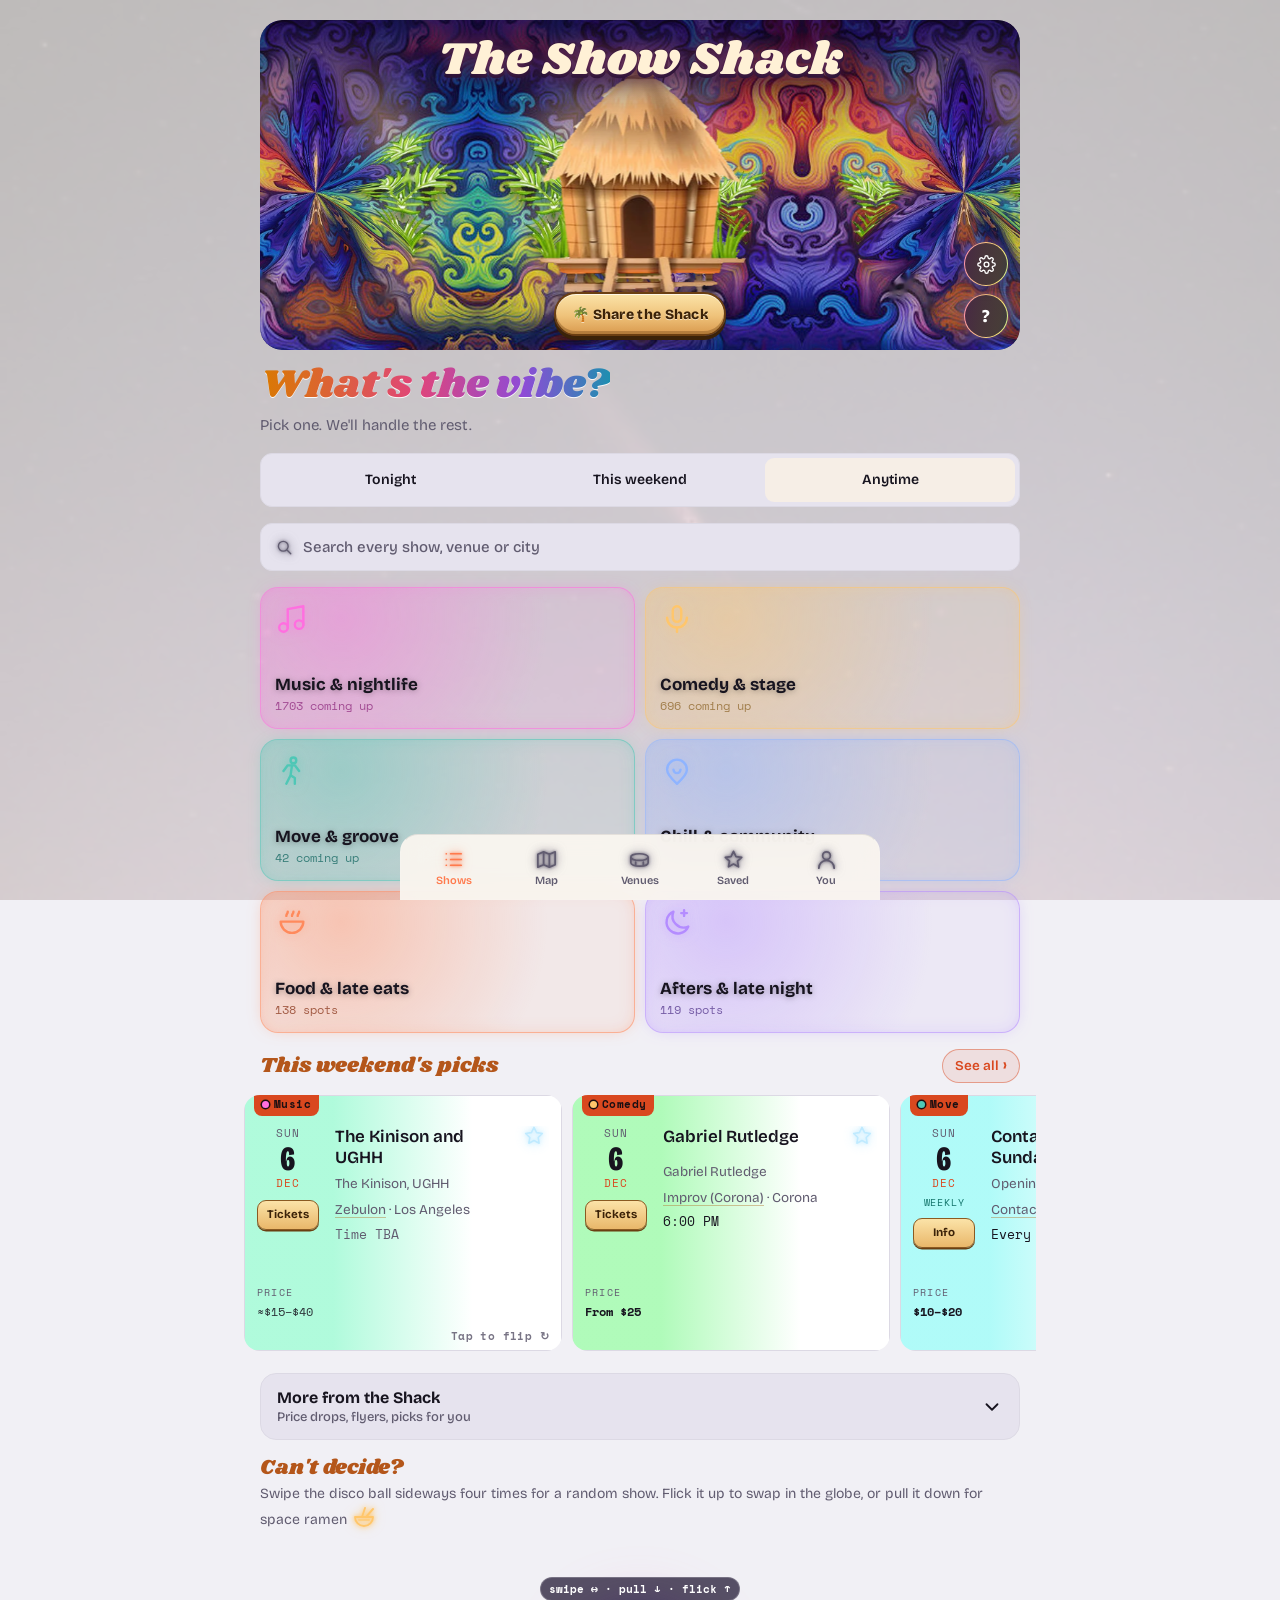
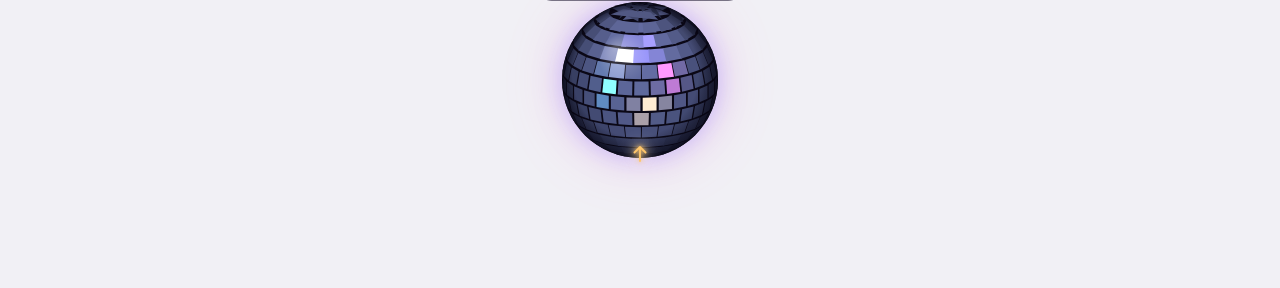
==== commit 8fb22a1e: "Afters: search bar instead of 'After which show?'; readable '+ My night' / '30s preview' in light mo" ====
--- a/index.html
+++ b/index.html
@@ -1,8 +1,8 @@
 <!doctype html><html><head><meta charset=utf8><meta name=viewport content="width=device-width,initial-scale=1,viewport-fit=cover"><style>:root{color-scheme:light;box-sizing:border-box;padding-top:env(safe-area-inset-top,0px);padding-bottom:env(safe-area-inset-bottom,0px)}html{scroll-padding-top:env(safe-area-inset-top,0px)}body{margin:0;padding:0;font:14px -apple-system,BlinkMacSystemFont,sans-serif;background:#fff;color:#000}img{max-width:100%}[hidden]:not([hidden=until-found i]){display:none!important}</style><title>The Show Shack</title>
 <link rel="stylesheet" href="app.css?v=30">
 <link rel="stylesheet" href="b.css?v=58">
-<link rel="stylesheet" href="night.css?v=15">
-<link rel="stylesheet" href="spots.css?v=16">
+<link rel="stylesheet" href="night.css?v=16">
+<link rel="stylesheet" href="spots.css?v=17">
 <link rel="stylesheet" href="polish.css?v=12">
 <script>/* start the show list now, in parallel with the styles and scripts (app.js picks it up) */window.SHACK_EV=fetch("events.json",{cache:"no-store"}).catch(()=>null);</script>
 <script>window.NIGHT_BETA=true;window.NIGHT_HASH=location.hash;window.SHACK_SEARCH=location.search;window.UI_B=true;try{if(localStorage.getItem("shack-flipped"))document.documentElement.classList.add("flipped");}catch(e){}try{window.SHACK_FIRST=!Object.keys(localStorage).some(k=>/^(radar-|shack-)/.test(k));}catch(e){window.SHACK_FIRST=false;}document.documentElement.classList.add("ui-b");</script>
@@ -245,7 +245,7 @@
 <script src="b.js?v=63"></script>
 <script src="night.js?v=45"></script>
 <script src="tix.js?v=3"></script>
-<script src="spots.js?v=20"></script>
+<script src="spots.js?v=21"></script>
 
 <div id="bgfx" aria-hidden="true"><canvas></canvas><div class="ovl"></div></div>
 <canvas id="nebfx" aria-hidden="true"></canvas>
--- a/night.css
+++ b/night.css
@@ -260,3 +260,10 @@
 /* "Coming up" / "Past nights" labels: the pale lilac vanished on the light page; use the page's muted ink (dark mode keeps lilac) */
 .ui-b .bnc-h{color:var(--muted,#5b5470)}
 @media (prefers-color-scheme:dark){:root.ui-b:not([data-theme="light"]) .bnc-h{color:#cfc6ea}}
+/* light mode: "+ My night" and "30s preview" were pale lilac / pink text made for dark cards, so on light cards they
+   looked switched off. Same colors, deeper shades. Dark mode unchanged. */
+@media (prefers-color-scheme:light){
+  .ui-b .nadd:not(.done){color:#5b3aa6;border-color:rgba(110,70,210,.5);background:rgba(150,110,255,.12)}
+  .ui-b .nadd.done{color:#16795a;border-color:#2f9e74}
+  .ui-b .bpv:not(.on){color:#a81f86;border-color:#d94bbd;background:rgba(255,111,224,.12)}
+}
--- a/spots.css
+++ b/spots.css
@@ -176,3 +176,5 @@
 .spc-chk.old{color:#b5650d}
 :root[data-theme="light"] .spc-chk.old{color:#9a5206}
 @media (prefers-color-scheme:light){:root:not([data-theme="dark"]) .spc-chk.old{color:#9a5206}}
+/* Afters search: same box as Venues search, not sticky here (the chips sit right above it) */
+.ui-b .bsp-q{position:static;margin:0}
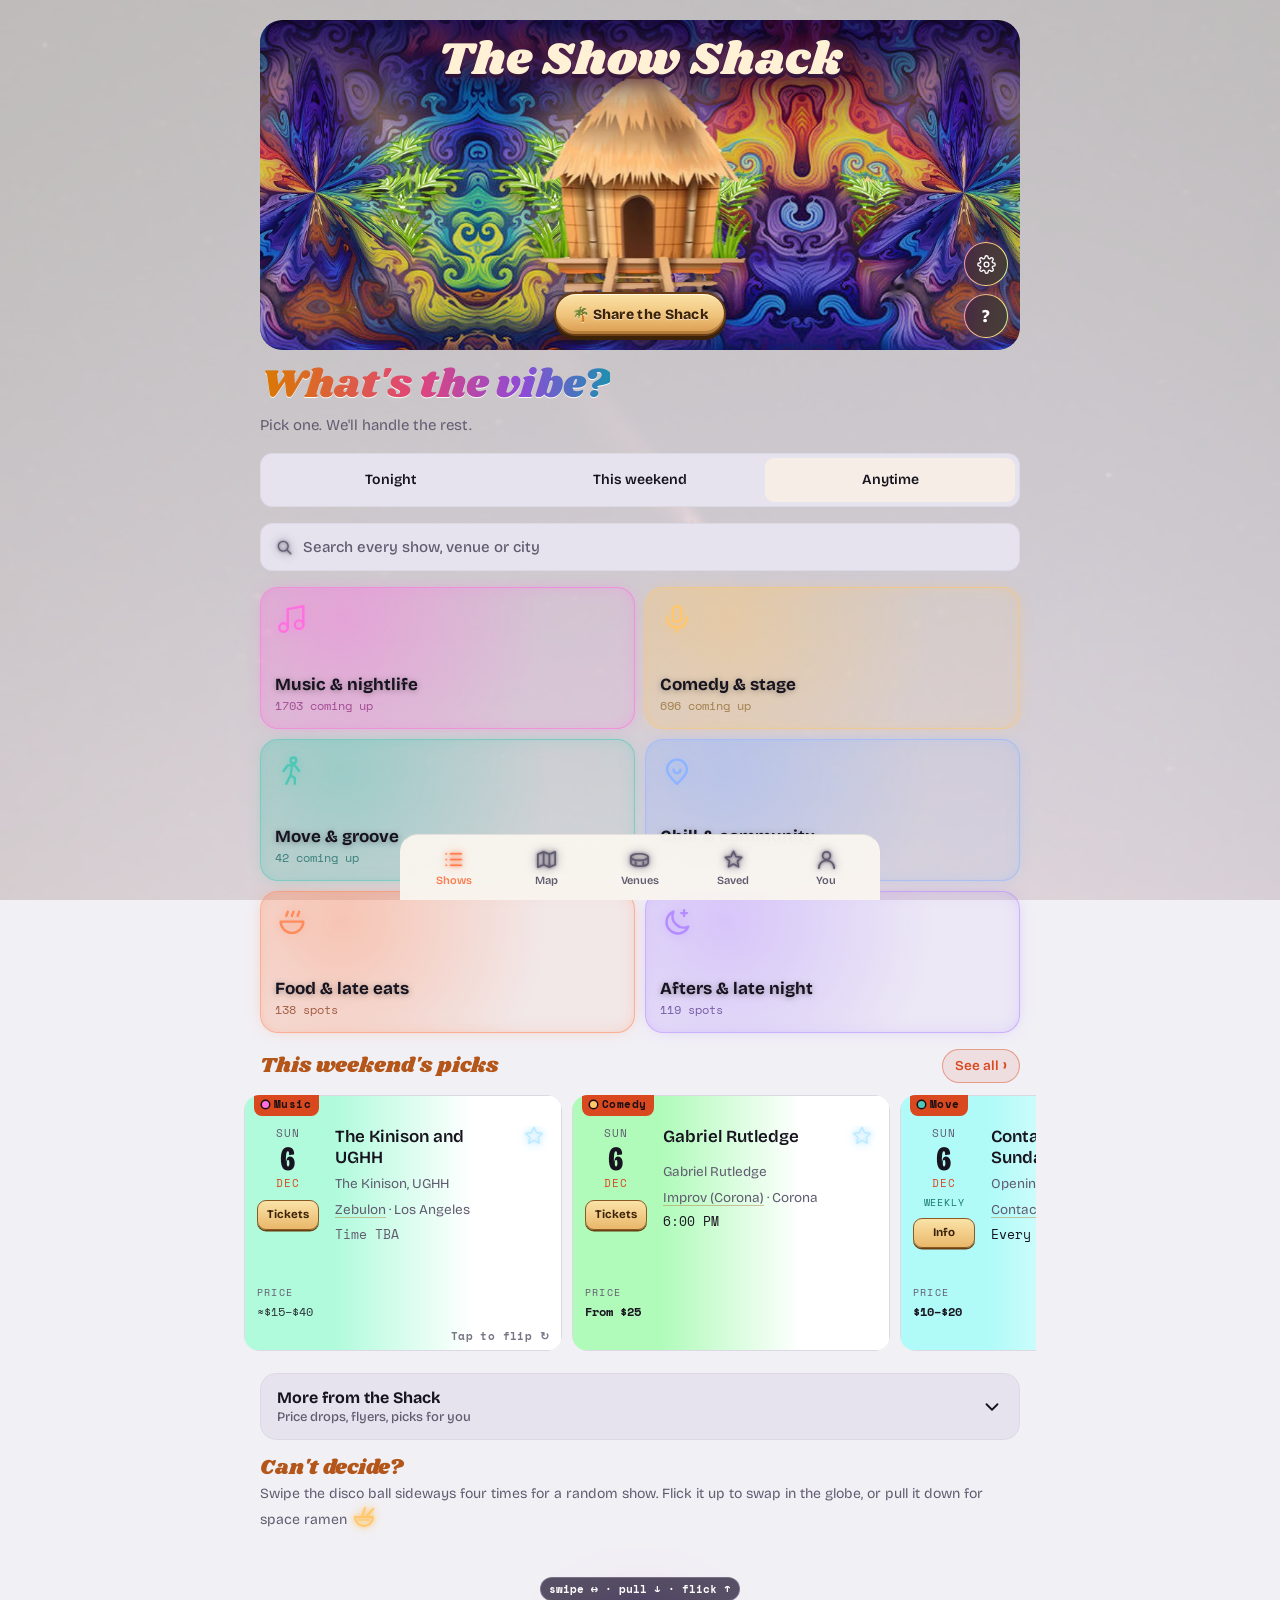
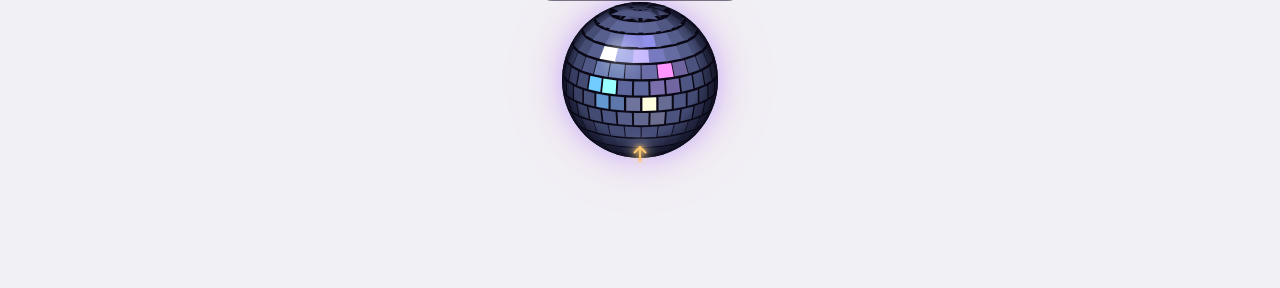
==== commit 462b147a: "Afters search also finds shows; Open now chip; Food search; home-screen shortcuts; polish - Afters: " ====
--- a/index.html
+++ b/index.html
@@ -2,8 +2,8 @@
 <link rel="stylesheet" href="app.css?v=30">
 <link rel="stylesheet" href="b.css?v=58">
 <link rel="stylesheet" href="night.css?v=16">
-<link rel="stylesheet" href="spots.css?v=17">
-<link rel="stylesheet" href="polish.css?v=12">
+<link rel="stylesheet" href="spots.css?v=18">
+<link rel="stylesheet" href="polish.css?v=13">
 <script>/* start the show list now, in parallel with the styles and scripts (app.js picks it up) */window.SHACK_EV=fetch("events.json",{cache:"no-store"}).catch(()=>null);</script>
 <script>window.NIGHT_BETA=true;window.NIGHT_HASH=location.hash;window.SHACK_SEARCH=location.search;window.UI_B=true;try{if(localStorage.getItem("shack-flipped"))document.documentElement.classList.add("flipped");}catch(e){}try{window.SHACK_FIRST=!Object.keys(localStorage).some(k=>/^(radar-|shack-)/.test(k));}catch(e){window.SHACK_FIRST=false;}document.documentElement.classList.add("ui-b");</script>
 <link rel="manifest" href="manifest.webmanifest">
@@ -242,10 +242,10 @@
 </nav>
 <script src="core.js?v=7"></script>
 <script src="app.js?v=50"></script>
-<script src="b.js?v=63"></script>
-<script src="night.js?v=45"></script>
+<script src="b.js?v=64"></script>
+<script src="night.js?v=46"></script>
 <script src="tix.js?v=3"></script>
-<script src="spots.js?v=21"></script>
+<script src="spots.js?v=22"></script>
 
 <div id="bgfx" aria-hidden="true"><canvas></canvas><div class="ovl"></div></div>
 <canvas id="nebfx" aria-hidden="true"></canvas>
--- a/spots.css
+++ b/spots.css
@@ -178,3 +178,18 @@
 @media (prefers-color-scheme:light){:root:not([data-theme="dark"]) .spc-chk.old{color:#9a5206}}
 /* Afters search: same box as Venues search, not sticky here (the chips sit right above it) */
 .ui-b .bsp-q{position:static;margin:0}
+/* Afters: shows suggested while you type, and the show you're planning around */
+.bsp-qx:empty{display:none}
+.bsp-sug{margin-top:8px;border:1px solid var(--line);border-radius:14px;overflow:hidden;background:color-mix(in srgb,var(--surface) 88%,transparent)}
+.bsp-sug p{margin:0;padding:8px 12px 4px;font:700 11.5px var(--mono);letter-spacing:.4px;text-transform:uppercase;color:var(--muted)}
+.bsp-sug button{display:flex;flex-direction:column;align-items:flex-start;width:100%;min-height:48px;padding:8px 12px;border:0;border-top:1px solid var(--line);background:none;color:var(--ink);text-align:left;font:600 14.5px var(--body);cursor:pointer}
+.bsp-sug button small{color:var(--muted);font:500 12.5px var(--body)}
+.bsp-sug button:hover,.bsp-sug button:focus-visible{background:color-mix(in srgb,#B48CFF 14%,transparent)}
+.bsp-around{display:flex;align-items:center;gap:8px;margin-top:8px;padding:8px 8px 8px 12px;border-radius:14px;border:1px solid color-mix(in srgb,#FF6FA5 45%,var(--line));background:color-mix(in srgb,#FF6FA5 10%,transparent);color:var(--ink);--ic:#FF6FA5}
+.bsp-around>span{flex:1;min-width:0;display:flex;align-items:center;gap:8px}
+.bsp-around>span>span{display:flex;flex-direction:column;min-width:0;font-size:14px}
+.bsp-around b{overflow:hidden;text-overflow:ellipsis;white-space:nowrap}
+.bsp-around small{color:var(--muted);font-size:12.5px}
+.bsp-around button{flex:none;width:40px;height:40px;border-radius:999px;border:1px solid var(--line);background:none;color:var(--ink);font-size:15px;cursor:pointer}
+.bsp-qx .bft-row{margin-top:8px}
+.bsp-nownote{margin:0 0 10px;font-size:12.5px;color:var(--muted)}
--- a/polish.css
+++ b/polish.css
@@ -225,3 +225,13 @@
 /* Screen changes cross-fade (View Transitions where supported) */
 ::view-transition-old(root),::view-transition-new(root){animation-duration:.18s}
 @media (prefers-reduced-motion:reduce){::view-transition-old(root),::view-transition-new(root){animation:none}}
+/* search boxes: the box itself shows the focus ring, so the input inside doesn't add a second one */
+html.ui-b .bvsearch input:focus-visible,html.ui-b .bvsearch input:focus{outline:none}
+/* card tags: same hues, readable shade for each theme */
+@media (prefers-color-scheme:dark){html.ui-b .tag.transit{color:hsl(140 60% 70%);border-color:hsl(140 45% 50%)}}
+@media (prefers-color-scheme:light){
+  html.ui-b .tag.first,html.ui-b .tag.bcrawl{color:#16795a;border-color:#2f9e74}
+  html.ui-b .tag.been{color:hsl(150 60% 28%);border-color:hsl(150 50% 38%)}
+  html.ui-b .tag.vscore{color:#8a5a00;border-color:rgba(176,120,0,.5)}
+  html.ui-b .tag.bwant,html.ui-b .vwant.on{color:#b3218f;border-color:#d94bbd}
+}
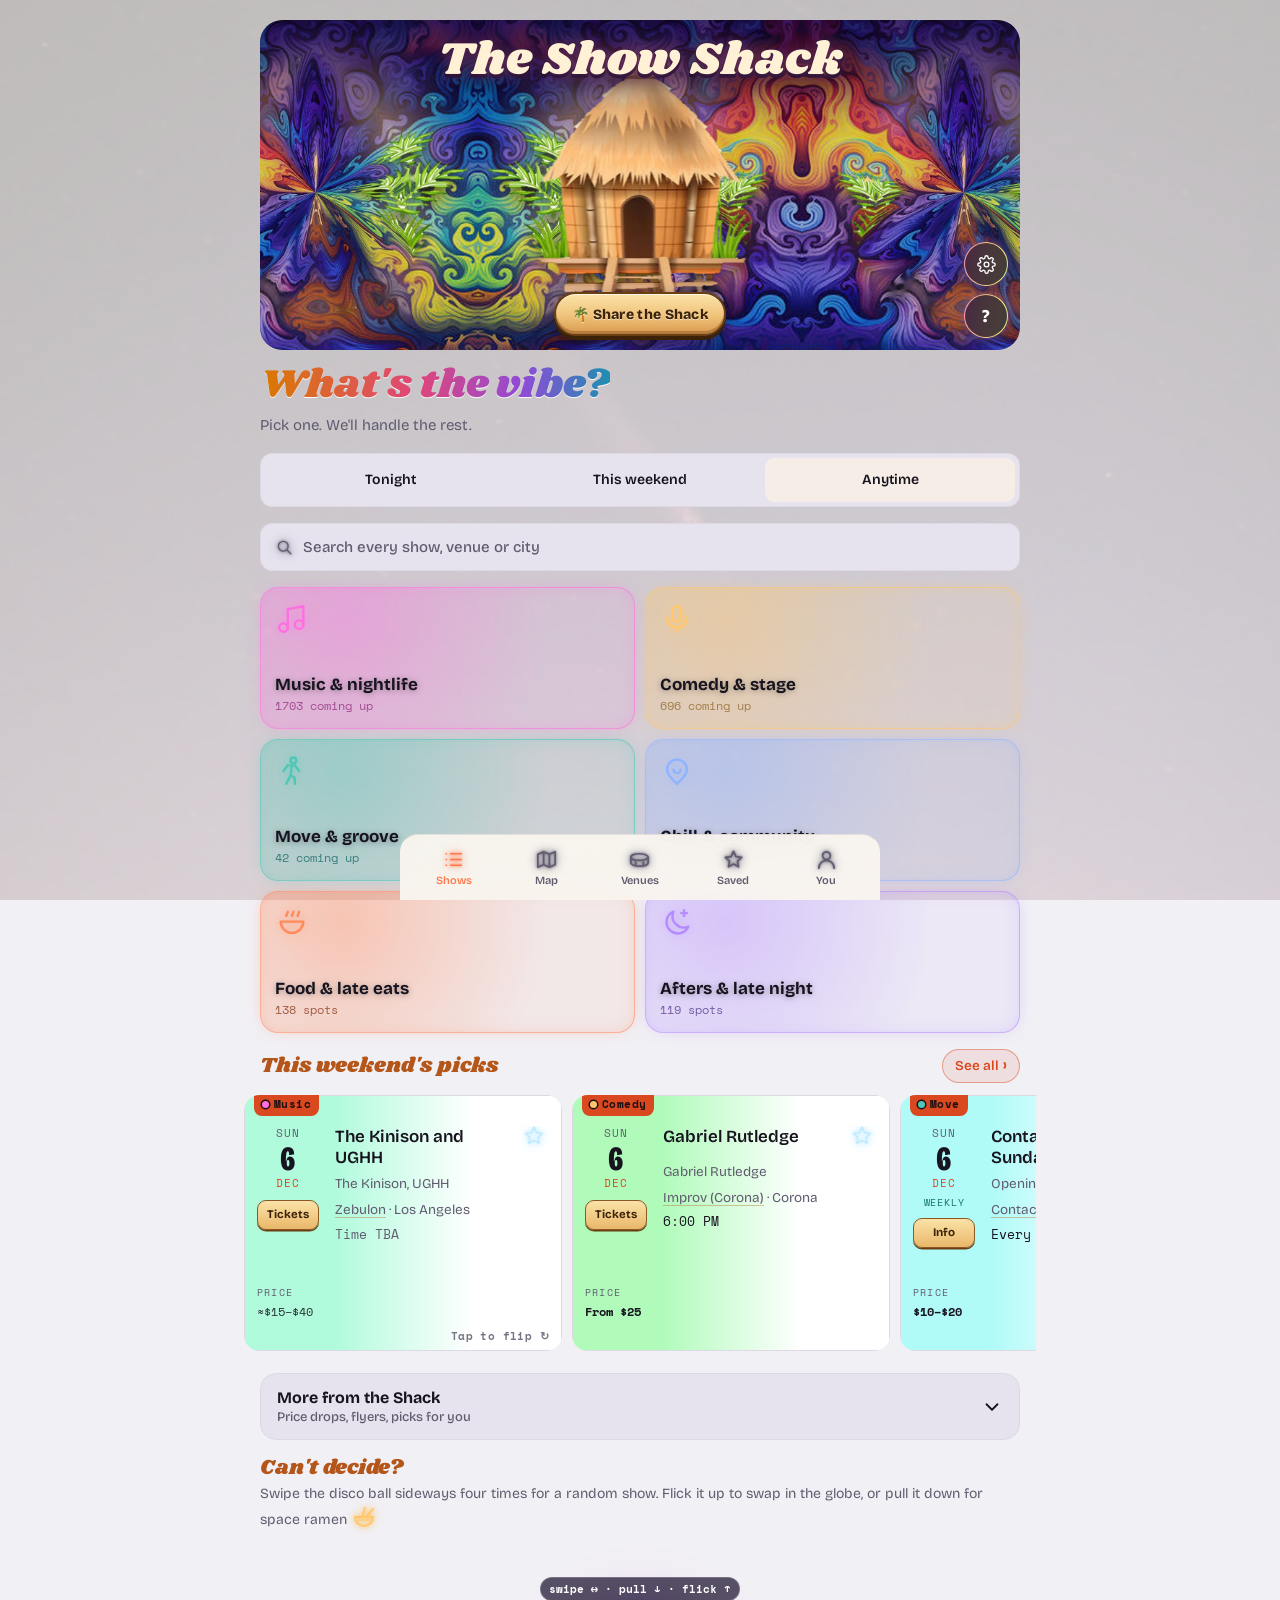
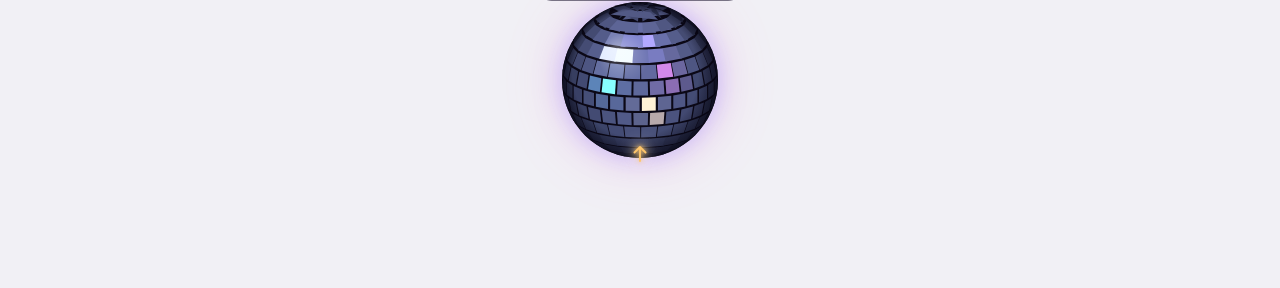
==== commit b5111616: "Night builder: Rides and Settle up; dark card in light mode - Rides: cars with driver, open seats an" ====
--- a/index.html
+++ b/index.html
@@ -1,7 +1,7 @@
 <!doctype html><html><head><meta charset=utf8><meta name=viewport content="width=device-width,initial-scale=1,viewport-fit=cover"><style>:root{color-scheme:light;box-sizing:border-box;padding-top:env(safe-area-inset-top,0px);padding-bottom:env(safe-area-inset-bottom,0px)}html{scroll-padding-top:env(safe-area-inset-top,0px)}body{margin:0;padding:0;font:14px -apple-system,BlinkMacSystemFont,sans-serif;background:#fff;color:#000}img{max-width:100%}[hidden]:not([hidden=until-found i]){display:none!important}</style><title>The Show Shack</title>
 <link rel="stylesheet" href="app.css?v=30">
 <link rel="stylesheet" href="b.css?v=58">
-<link rel="stylesheet" href="night.css?v=16">
+<link rel="stylesheet" href="night.css?v=17">
 <link rel="stylesheet" href="spots.css?v=18">
 <link rel="stylesheet" href="polish.css?v=13">
 <script>/* start the show list now, in parallel with the styles and scripts (app.js picks it up) */window.SHACK_EV=fetch("events.json",{cache:"no-store"}).catch(()=>null);</script>
@@ -241,11 +241,11 @@
   <button type="button" data-tab="budget" hidden aria-hidden="true" tabindex="-1"><svg class="ni" viewBox="0 0 24 24" aria-hidden="true"><use href="#i-cal"/></svg>Plan</button>
 </nav>
 <script src="core.js?v=7"></script>
-<script src="app.js?v=50"></script>
+<script src="app.js?v=51"></script>
 <script src="b.js?v=64"></script>
-<script src="night.js?v=46"></script>
+<script src="night.js?v=47"></script>
 <script src="tix.js?v=3"></script>
-<script src="spots.js?v=22"></script>
+<script src="spots.js?v=23"></script>
 
 <div id="bgfx" aria-hidden="true"><canvas></canvas><div class="ovl"></div></div>
 <canvas id="nebfx" aria-hidden="true"></canvas>
@@ -261,7 +261,7 @@
 <script src="flyer.js?v=2"></script>
 <script src="you.js?v=19"></script>
 <script src="music.js?v=11"></script>
-<script src="tonight.js?v=5"></script>
+<script src="tonight.js?v=6"></script>
 <script src="track.js?v=1"></script>
 <script src="neon.js?v=2"></script>
 </body></html>
--- a/night.css
+++ b/night.css
@@ -267,3 +267,26 @@
   .ui-b .nadd.done{color:#16795a;border-color:#2f9e74}
   .ui-b .bpv:not(.on){color:#a81f86;border-color:#d94bbd;background:rgba(255,111,224,.12)}
 }
+/* Rides + Settle up (night builder) */
+.bn-rides,.bn-settle{border-top:1px solid rgba(255,255,255,.1);padding-top:8px}
+.bn-ride,.bn-paid{display:grid;grid-template-columns:1fr 104px 40px;gap:6px;margin:8px 0}
+.bn-ride [data-rf=f]{grid-column:1/3}
+.bn-ride .bn-x{grid-row:1;grid-column:3}
+.bn-paid{grid-template-columns:1fr 92px 40px}
+.bn-paid [data-bf=w]{grid-column:1/3}
+.bn-paid .bn-x{grid-row:1;grid-column:3}
+.bn-x{width:40px;height:40px;border-radius:999px;border:1px solid rgba(255,255,255,.18);background:none;color:#e6dcff;cursor:pointer;font-size:14px}
+.bn-rides .chip,.bn-settle .chip{margin:2px 0 8px}
+.bn-rides .bn-hint+.bn-hint{margin-top:6px}
+.bn-np{display:flex;align-items:center;gap:8px;margin:4px 0 8px;font-size:13.5px}
+.bn-np button{width:36px;height:36px;border-radius:999px;border:1px solid rgba(255,255,255,.2);background:rgba(255,255,255,.07);color:#fff;font-size:17px;cursor:pointer}
+.bn-settled{padding:10px 12px;border-radius:12px;background:rgba(126,224,184,.1);border:1px solid rgba(126,224,184,.4)}
+.bn-settled b{display:block;font-size:14px;color:#c9f5e3}
+.bn-settled ul{margin:6px 0 0;padding-left:18px;font-size:13.5px}
+.bn-settled p{margin:4px 0 0;font-size:13.5px}
+/* on the Night Card */
+.nv-extra{margin:10px 0 0;font-size:14px;display:flex;flex-direction:column;gap:4px}
+.nv-extra>b{font:700 12px var(--mono);letter-spacing:.4px;text-transform:uppercase;opacity:.8}
+/* light mode: the night builder is a dark card (all its text and inputs are made for one), like the Night Card.
+   It was a see-through panel, so on the light page everything inside washed out. */
+@media (prefers-color-scheme:light){html.ui-b .bnight{background:linear-gradient(160deg,#36255f,#2a1b4a 55%,#1f2b3b);color:#f3eeff;border-color:rgba(200,170,255,.35)}}
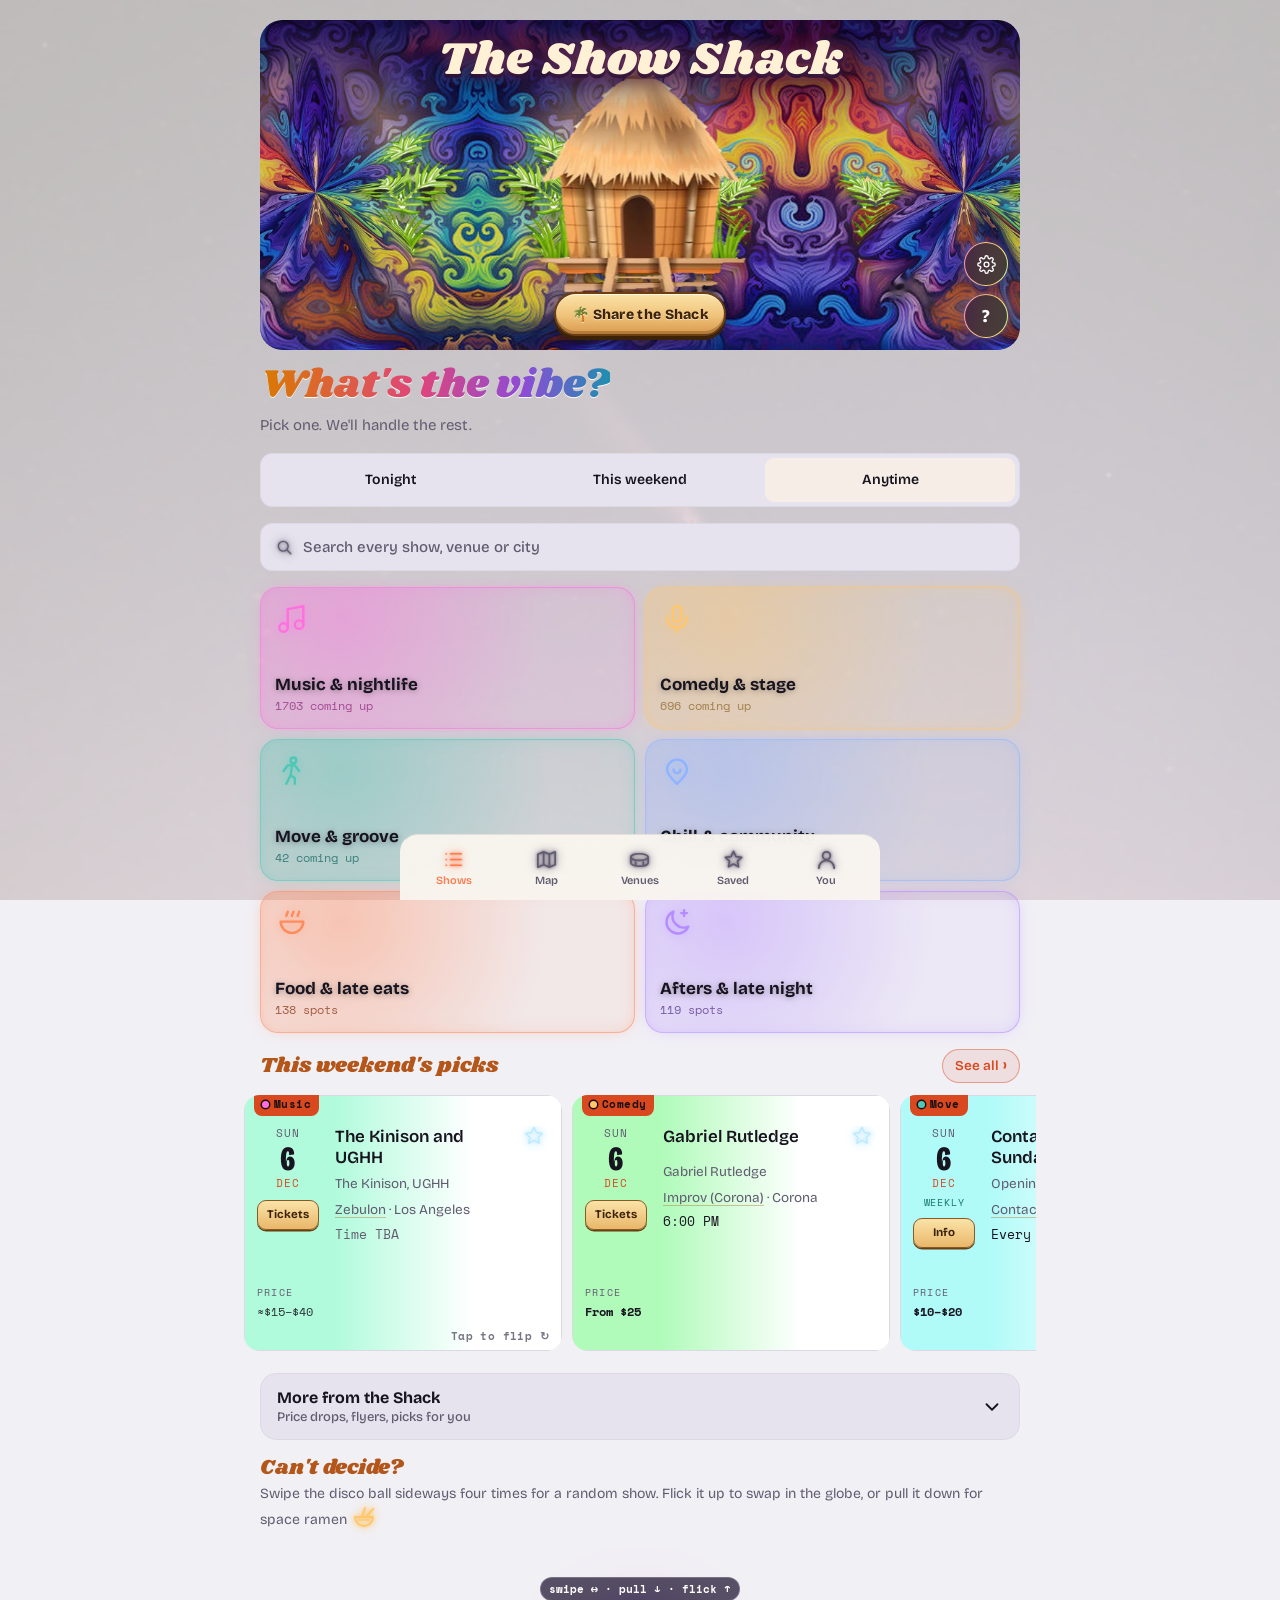
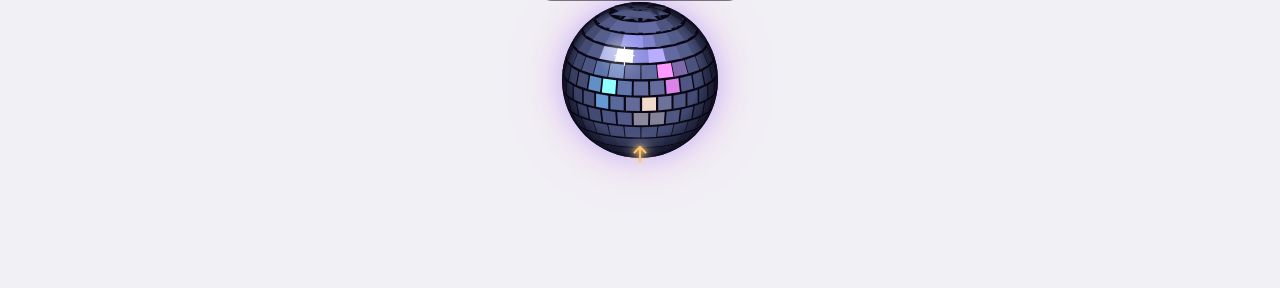
==== commit 0b3eb616: "Settle up pay buttons, carpool CO2 line, readable 'Got em?' in the night builder - Settle up: one-ta" ====
--- a/index.html
+++ b/index.html
@@ -1,7 +1,7 @@
 <!doctype html><html><head><meta charset=utf8><meta name=viewport content="width=device-width,initial-scale=1,viewport-fit=cover"><style>:root{color-scheme:light;box-sizing:border-box;padding-top:env(safe-area-inset-top,0px);padding-bottom:env(safe-area-inset-bottom,0px)}html{scroll-padding-top:env(safe-area-inset-top,0px)}body{margin:0;padding:0;font:14px -apple-system,BlinkMacSystemFont,sans-serif;background:#fff;color:#000}img{max-width:100%}[hidden]:not([hidden=until-found i]){display:none!important}</style><title>The Show Shack</title>
 <link rel="stylesheet" href="app.css?v=30">
 <link rel="stylesheet" href="b.css?v=58">
-<link rel="stylesheet" href="night.css?v=17">
+<link rel="stylesheet" href="night.css?v=18">
 <link rel="stylesheet" href="spots.css?v=18">
 <link rel="stylesheet" href="polish.css?v=13">
 <script>/* start the show list now, in parallel with the styles and scripts (app.js picks it up) */window.SHACK_EV=fetch("events.json",{cache:"no-store"}).catch(()=>null);</script>
@@ -243,7 +243,7 @@
 <script src="core.js?v=7"></script>
 <script src="app.js?v=51"></script>
 <script src="b.js?v=64"></script>
-<script src="night.js?v=47"></script>
+<script src="night.js?v=48"></script>
 <script src="tix.js?v=3"></script>
 <script src="spots.js?v=23"></script>
 
--- a/night.css
+++ b/night.css
@@ -290,3 +290,16 @@
 /* light mode: the night builder is a dark card (all its text and inputs are made for one), like the Night Card.
    It was a see-through panel, so on the light page everything inside washed out. */
 @media (prefers-color-scheme:light){html.ui-b .bnight{background:linear-gradient(160deg,#36255f,#2a1b4a 55%,#1f2b3b);color:#f3eeff;border-color:rgba(200,170,255,.35)}}
+/* Settle up: who paid / amount / ✕, then what for + their Venmo or Cash App; pay buttons under the result */
+.bn-paid{grid-template-columns:1fr 1fr 40px}
+.bn-paid [data-bf=n]{grid-column:1}
+.bn-paid [data-bf=a]{grid-column:2}
+.bn-paid .bn-x{grid-row:1;grid-column:3}
+.bn-paid [data-bf=w]{grid-column:1}
+.bn-paid [data-bf=h]{grid-column:2/4}
+.bn-paybtns{display:flex;flex-wrap:wrap;gap:6px;margin-top:8px}
+.bn-settled .nv-pay{display:inline-flex;align-items:center;min-height:38px;padding:0 12px;border-radius:999px;border:1px solid;color:#fff;font:600 13px var(--body);text-decoration:none}
+.bn-settled small{display:block;margin-top:6px;font-size:11.5px;opacity:.75}
+.nv-extra small{font-size:12.5px;opacity:.85}
+/* "Got 'em?" / "Remind me" on the night builder's dark card: light text in every theme (it used the page ink) */
+.bnight .bn-tix .tx-got:not(.on),.bnight .bn-tix .tx-cal{color:#fff}
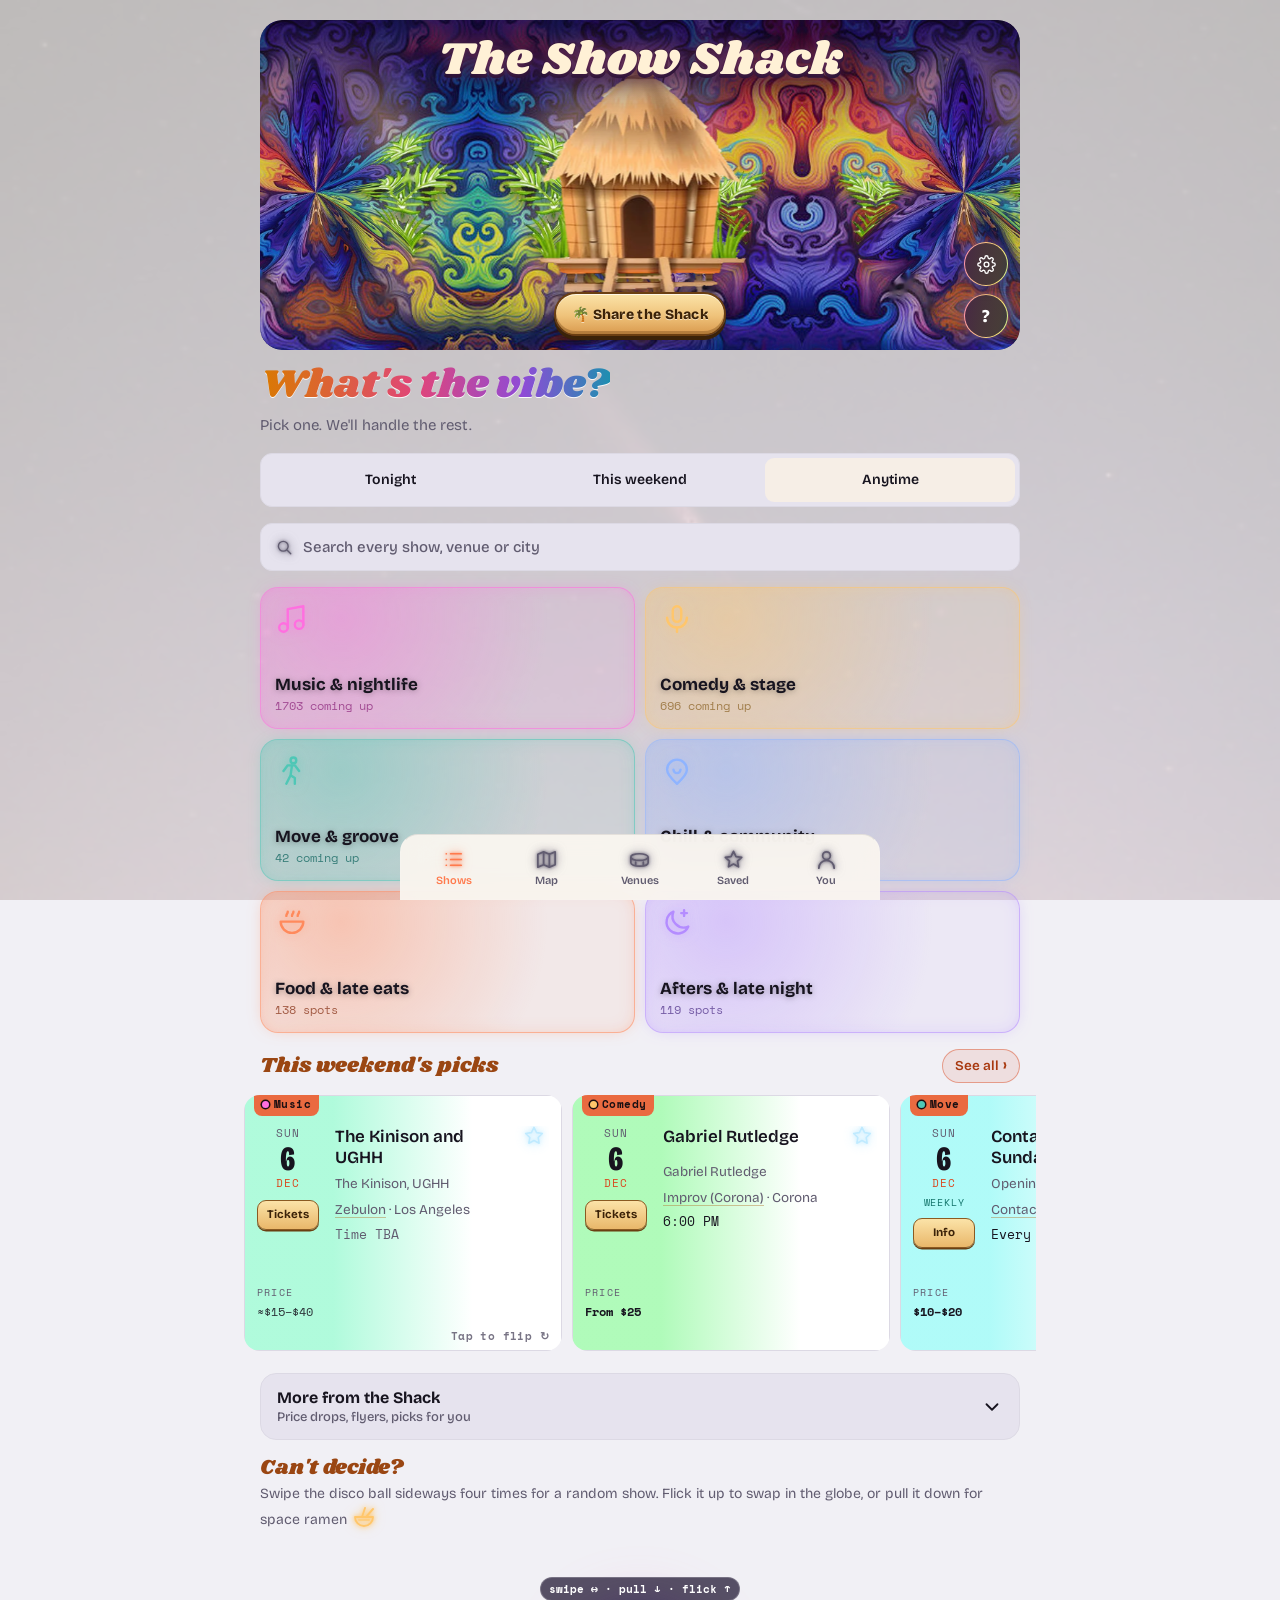
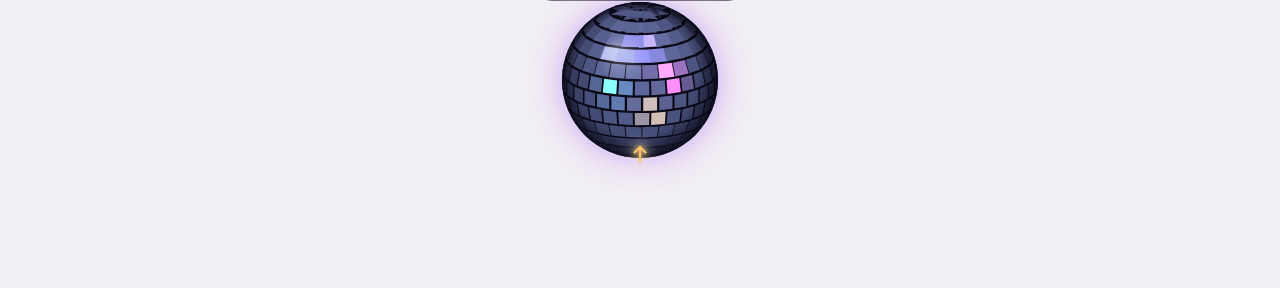
==== commit 174285f3: "Privacy page, monthly recap, weekly data check, accessibility fixes - privacy.html: what stays on th" ====
--- a/index.html
+++ b/index.html
@@ -1,9 +1,9 @@
-<!doctype html><html><head><meta charset=utf8><meta name=viewport content="width=device-width,initial-scale=1,viewport-fit=cover"><style>:root{color-scheme:light;box-sizing:border-box;padding-top:env(safe-area-inset-top,0px);padding-bottom:env(safe-area-inset-bottom,0px)}html{scroll-padding-top:env(safe-area-inset-top,0px)}body{margin:0;padding:0;font:14px -apple-system,BlinkMacSystemFont,sans-serif;background:#fff;color:#000}img{max-width:100%}[hidden]:not([hidden=until-found i]){display:none!important}</style><title>The Show Shack</title>
+<!doctype html><html lang="en"><head><meta charset=utf8><meta name=viewport content="width=device-width,initial-scale=1,viewport-fit=cover"><style>:root{color-scheme:light;box-sizing:border-box;padding-top:env(safe-area-inset-top,0px);padding-bottom:env(safe-area-inset-bottom,0px)}html{scroll-padding-top:env(safe-area-inset-top,0px)}body{margin:0;padding:0;font:14px -apple-system,BlinkMacSystemFont,sans-serif;background:#fff;color:#000}img{max-width:100%}[hidden]:not([hidden=until-found i]){display:none!important}</style><title>The Show Shack</title>
 <link rel="stylesheet" href="app.css?v=30">
-<link rel="stylesheet" href="b.css?v=58">
+<link rel="stylesheet" href="b.css?v=59">
 <link rel="stylesheet" href="night.css?v=18">
 <link rel="stylesheet" href="spots.css?v=18">
-<link rel="stylesheet" href="polish.css?v=13">
+<link rel="stylesheet" href="polish.css?v=14">
 <script>/* start the show list now, in parallel with the styles and scripts (app.js picks it up) */window.SHACK_EV=fetch("events.json",{cache:"no-store"}).catch(()=>null);</script>
 <script>window.NIGHT_BETA=true;window.NIGHT_HASH=location.hash;window.SHACK_SEARCH=location.search;window.UI_B=true;try{if(localStorage.getItem("shack-flipped"))document.documentElement.classList.add("flipped");}catch(e){}try{window.SHACK_FIRST=!Object.keys(localStorage).some(k=>/^(radar-|shack-)/.test(k));}catch(e){window.SHACK_FIRST=false;}document.documentElement.classList.add("ui-b");</script>
 <link rel="manifest" href="manifest.webmanifest">
@@ -225,6 +225,7 @@
       <button type="button" data-snew>What's new</button>
       <button type="button" data-stour>Replay the disco ball tour</button>
       <button type="button" class="bset-clear" data-sclear>Clear everything on this phone</button>
+      <p class="bset-p"><a href="privacy.html">Privacy: what we keep and how to remove it</a></p>
     </div>
     <div class="bset-acts bset-owner" id="bSetOwner" hidden><p class="bset-p">Owner tools (this phone opened #owner)</p>
       <button type="button" data-sins>📊 Hivemind808 insights</button>
@@ -242,7 +243,7 @@
 </nav>
 <script src="core.js?v=7"></script>
 <script src="app.js?v=51"></script>
-<script src="b.js?v=64"></script>
+<script src="b.js?v=65"></script>
 <script src="night.js?v=48"></script>
 <script src="tix.js?v=3"></script>
 <script src="spots.js?v=23"></script>
@@ -259,7 +260,7 @@
 <script src="cloud.js?v=11"></script>
 <script src="social.js?v=10"></script>
 <script src="flyer.js?v=2"></script>
-<script src="you.js?v=19"></script>
+<script src="you.js?v=20"></script>
 <script src="music.js?v=11"></script>
 <script src="tonight.js?v=6"></script>
 <script src="track.js?v=1"></script>
--- a/b.css
+++ b/b.css
@@ -885,3 +885,8 @@
 /* friends interested in a show: readable on light cards */
 .ui-b .fgo{color:#16795a;font-weight:700}
 @media (prefers-color-scheme:dark){:root.ui-b:not([data-theme="light"]) .fgo{color:#7ee0b8}}
+/* You page: monthly recap */
+.ui-b .byou-page .byou-rc{display:flex;flex-wrap:wrap;gap:8px;margin:4px 0 8px}
+.ui-b .byou-page .byou-rc span{display:flex;flex-direction:column;min-width:72px;padding:8px 12px;border-radius:14px;border:1px solid var(--line);font-size:12.5px;color:var(--muted)}
+.ui-b .byou-page .byou-rc b{font:800 22px var(--body);color:var(--ink);line-height:1.1}
+.ui-b .byou-page .byou-priv{text-align:center;margin-top:6px}
--- a/polish.css
+++ b/polish.css
@@ -235,3 +235,10 @@
   html.ui-b .tag.vscore{color:#8a5a00;border-color:rgba(176,120,0,.5)}
   html.ui-b .tag.bwant,html.ui-b .vwant.on{color:#b3218f;border-color:#d94bbd}
 }
+/* light mode contrast (axe, WCAG AA 4.5:1): section headings, spot category labels, card corner tags. Dark mode already passes. */
+@media (prefers-color-scheme:light){
+  :root:not([data-theme="dark"]){--lbl:#9A4612}
+  html.ui-b .spc-top .spc-cat,html.ui-b .spc-cat{color:color-mix(in srgb,var(--ic,var(--vc)) 45%,var(--ink))}
+  html.ui-b .bfc-tag{background:#EA6A40}
+}
+@media (prefers-color-scheme:light){html.ui-b .bpicks-h .blink{color:#A8380F}}
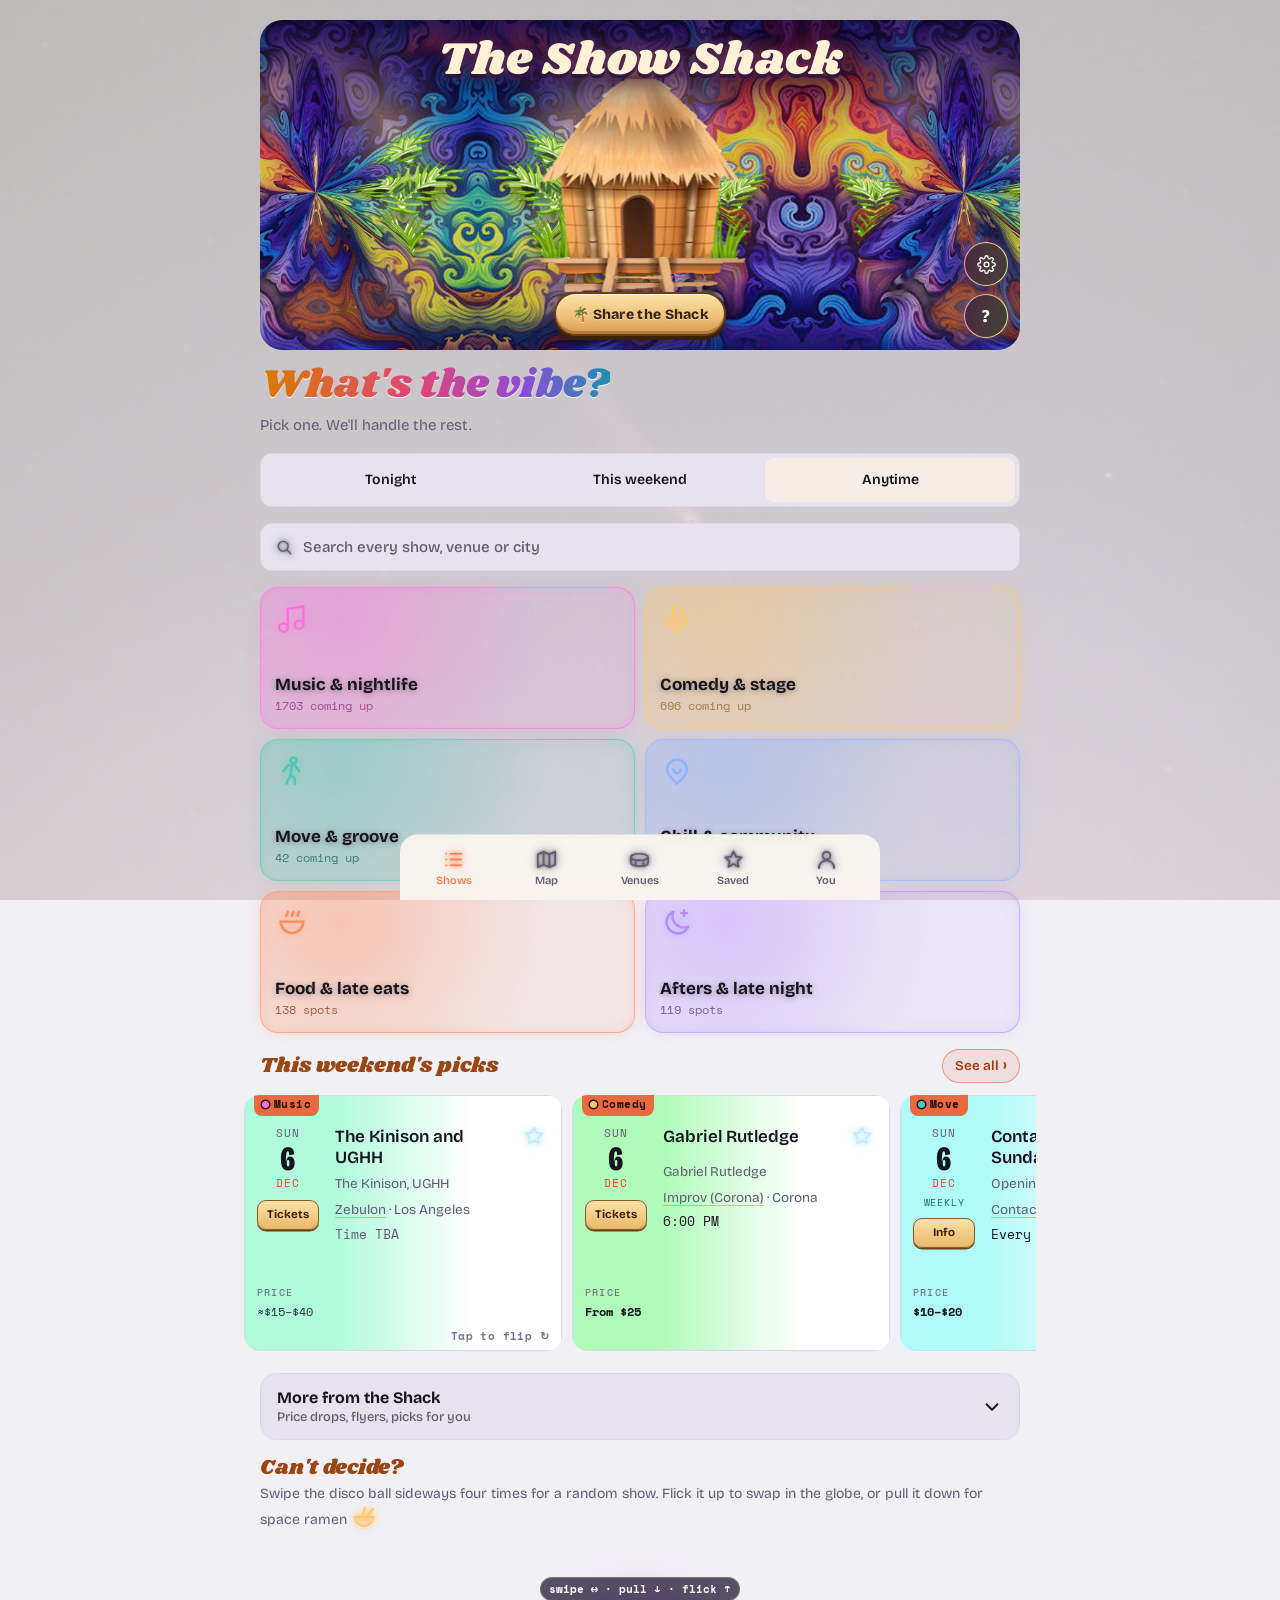
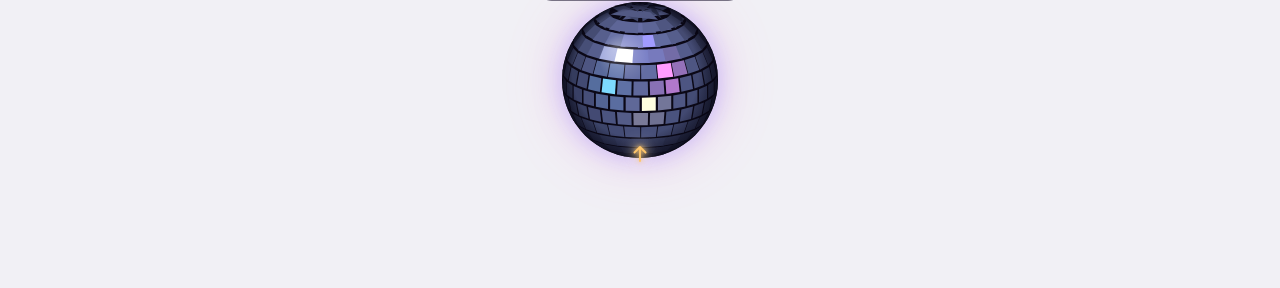
==== commit 2fb0eb51: "Delete my account; keep the Supabase project awake - You -> Account & sync -> 'Delete my account' (t" ====
--- a/index.html
+++ b/index.html
@@ -1,6 +1,6 @@
 <!doctype html><html lang="en"><head><meta charset=utf8><meta name=viewport content="width=device-width,initial-scale=1,viewport-fit=cover"><style>:root{color-scheme:light;box-sizing:border-box;padding-top:env(safe-area-inset-top,0px);padding-bottom:env(safe-area-inset-bottom,0px)}html{scroll-padding-top:env(safe-area-inset-top,0px)}body{margin:0;padding:0;font:14px -apple-system,BlinkMacSystemFont,sans-serif;background:#fff;color:#000}img{max-width:100%}[hidden]:not([hidden=until-found i]){display:none!important}</style><title>The Show Shack</title>
 <link rel="stylesheet" href="app.css?v=30">
-<link rel="stylesheet" href="b.css?v=59">
+<link rel="stylesheet" href="b.css?v=60">
 <link rel="stylesheet" href="night.css?v=18">
 <link rel="stylesheet" href="spots.css?v=18">
 <link rel="stylesheet" href="polish.css?v=14">
@@ -257,7 +257,7 @@
 <script src="disco.js?v=10"></script>
 <script src="nebula.js?v=13"></script>
 <script src="google.js?v=4"></script>
-<script src="cloud.js?v=11"></script>
+<script src="cloud.js?v=12"></script>
 <script src="social.js?v=10"></script>
 <script src="flyer.js?v=2"></script>
 <script src="you.js?v=20"></script>
--- a/b.css
+++ b/b.css
@@ -890,3 +890,9 @@
 .ui-b .byou-page .byou-rc span{display:flex;flex-direction:column;min-width:72px;padding:8px 12px;border-radius:14px;border:1px solid var(--line);font-size:12.5px;color:var(--muted)}
 .ui-b .byou-page .byou-rc b{font:800 22px var(--body);color:var(--ink);line-height:1.1}
 .ui-b .byou-page .byou-priv{text-align:center;margin-top:6px}
+/* You -> Account: delete my account (quiet until tapped, red once it's the "tap again" step) */
+.bcloud-del{flex:1 1 100%;margin-top:4px;padding:8px 0;background:none;border:0;color:var(--muted);font:600 13px var(--body);text-decoration:underline;text-underline-offset:3px;text-align:left;cursor:pointer}
+.bcloud-del.sure{color:#C2272D;text-decoration:none;font-weight:700}
+@media (prefers-color-scheme:dark){:root:not([data-theme="light"]) .bcloud-del.sure{color:#FF8A8A}}
+.bcloud-s.warn{color:#C2272D}
+@media (prefers-color-scheme:dark){:root:not([data-theme="light"]) .bcloud-s.warn{color:#FF8A8A}}
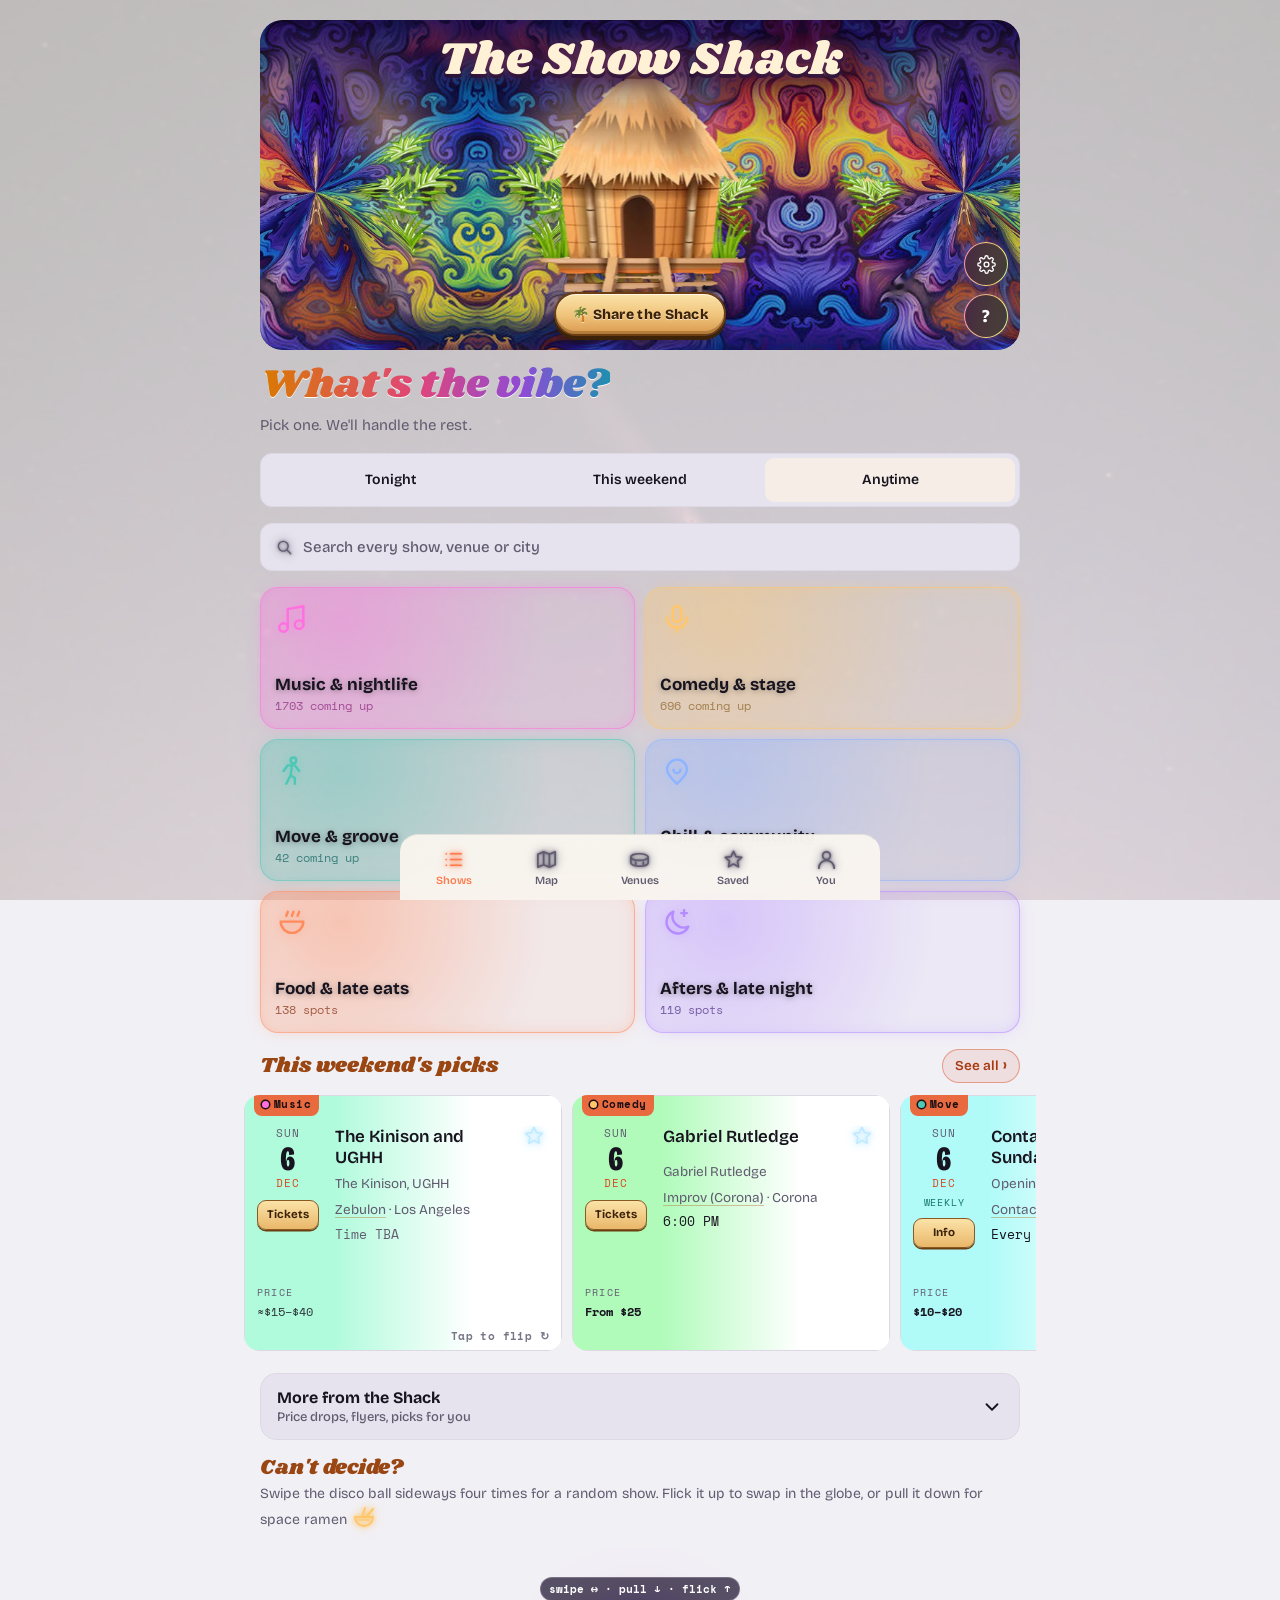
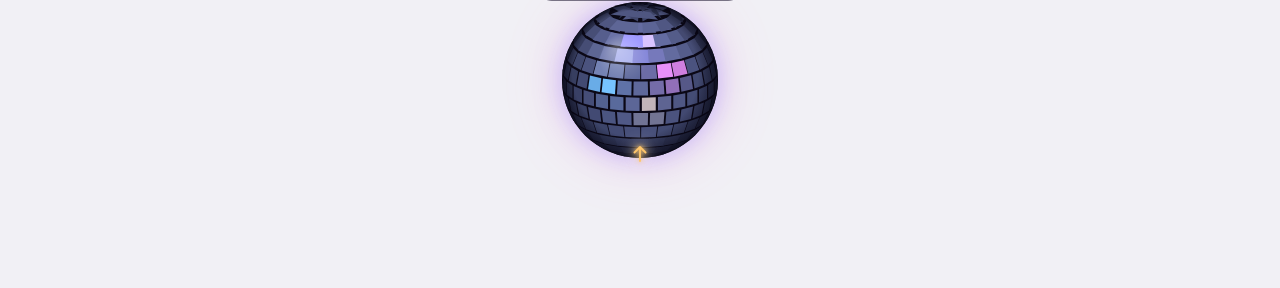
==== commit 5ee97ad5: "Leave now: an hourly ping on show day telling you when to leave - Edge Function leave-now (deployed," ====
--- a/index.html
+++ b/index.html
@@ -260,7 +260,7 @@
 <script src="cloud.js?v=12"></script>
 <script src="social.js?v=10"></script>
 <script src="flyer.js?v=2"></script>
-<script src="you.js?v=20"></script>
+<script src="you.js?v=21"></script>
 <script src="music.js?v=11"></script>
 <script src="tonight.js?v=6"></script>
 <script src="track.js?v=1"></script>
